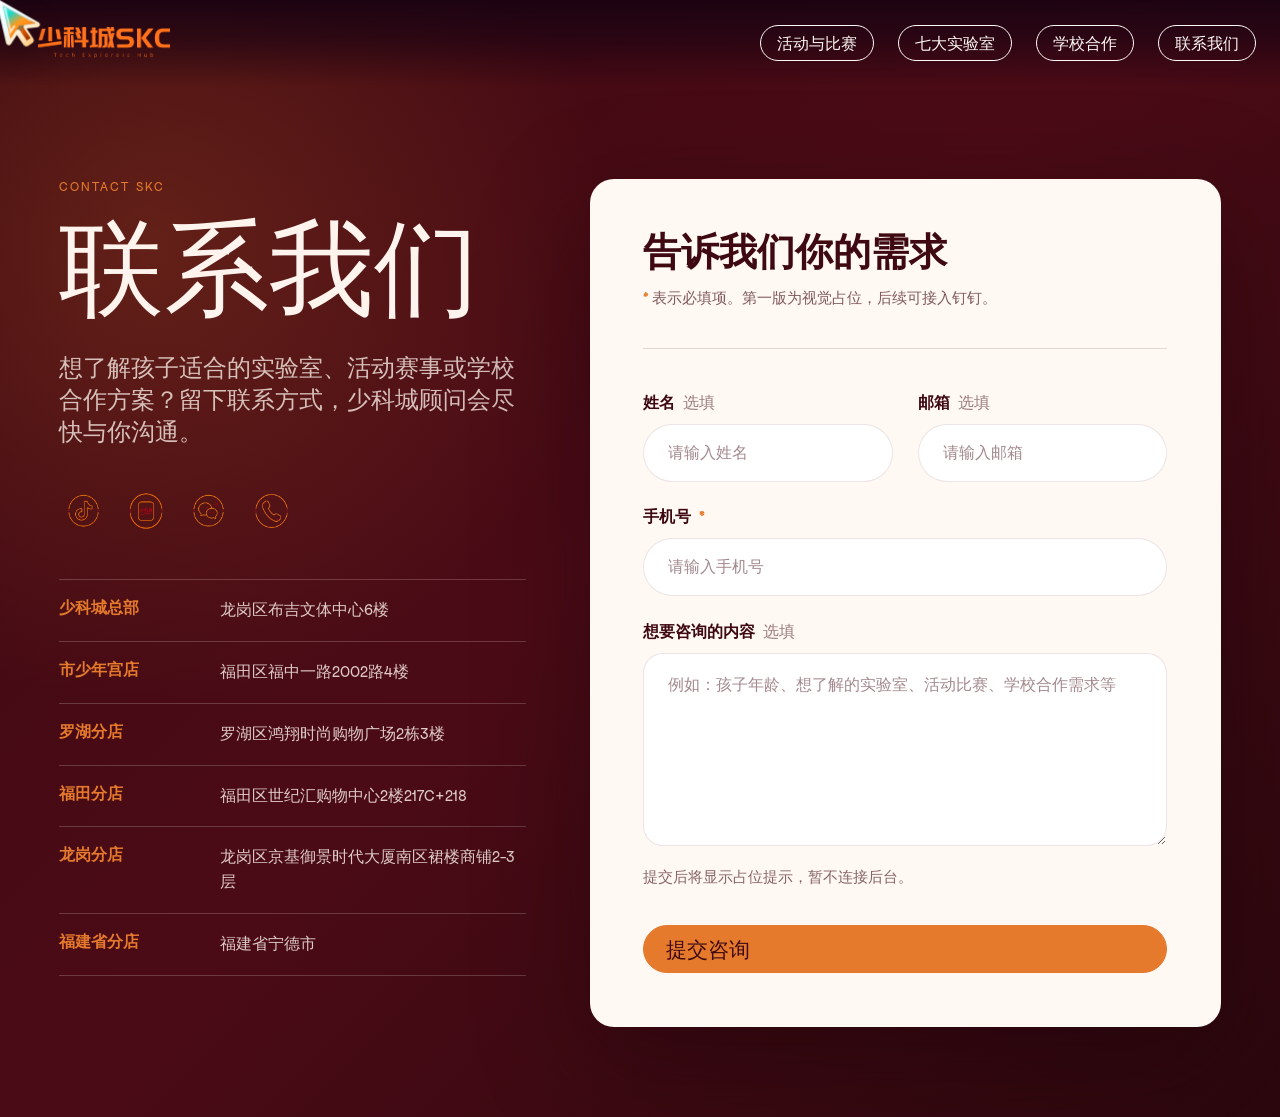
==== about.html @ abf54d89 "Deploy SKC static website" ====
<!DOCTYPE html>
<html lang="zh-CN">
<head>
  <meta charset="UTF-8">
  <meta name="viewport" content="width=device-width, initial-scale=1">
  <title>联系我们 - 少科城SKC</title>
  <link rel="stylesheet" href="wp-content/themes/broed/assets/main.css">
  <link rel="stylesheet" href="assets/css/skc-overrides.css?v=20260723-scroll-footer-final-1">
  <link rel="stylesheet" href="assets/css/skc-contact.css?v=contact-social-icons-addresses-20260723-2">
</head>
<body class="page wp-theme-broed skc-contact-page">
  <header class="header">
    <div class="slogan-row">
      <a class="slogan-row__logo slogan-row__logo--image" href="index.html" aria-label="少科城SKC"><img src="assets/skc/logos/skc-logo-header-white-cropped.png" alt="少科城SKC"></a><hr class="vertical">
    </div>
    <div class="header__right">
      <nav class="header__nav header__nav--quick" aria-label="主导航">
        <ul class="header__list">
          <li><a href="activities-competitions.html">活动与比赛</a></li>
          <li><a href="labs.html">七大实验室</a></li>
          <li><a href="school-cooperation.html">学校合作</a></li>
          <li><a href="about.html" aria-current="page">联系我们</a></li>
        </ul>
      </nav>
    </div>
  </header>

  <main class="smooth-scroll" data-scroll-container>
    <section class="skc-contact-hero" data-scroll-section>
      <div class="skc-contact-hero__inner">
        <aside class="skc-contact-copy" data-contact-reveal>
          <p class="skc-contact-kicker">CONTACT SKC</p>
          <h1 class="druk caps js-line-split-st">联系我们</h1>
          <p class="skc-contact-lead value-serif">想了解孩子适合的实验室、活动赛事或学校合作方案？留下联系方式，少科城顾问会尽快与你沟通。</p>

          <div class="skc-contact-social" aria-label="社交媒体和电话">
            <a href="https://www.douyin.com/user/MS4wLjABAAAAGWfiB60nVIQFbsUqtux2q3cs2xWfgdi76LtvRcpfYMFD9UW_tpyhJWzi20uoCTcE?from_tab_name=main" target="_blank" rel="noopener" aria-label="抖音"><img src="assets/skc/social-icons/douyin.png" alt=""></a>
            <a href="https://www.xiaohongshu.com/user/profile/63d9d6860000000027029035?xsec_token=ABFRNiBrxH1arr4BXJJlc8cRs336c12gG-v9EobyZbe0M%3D&amp;xsec_source=pc_search" target="_blank" rel="noopener" aria-label="小红书"><img src="assets/skc/social-icons/xiaohongshu.png" alt=""></a>
            <a href="#" aria-label="微信公众号占位"><img src="assets/skc/social-icons/wechat.png" alt=""></a>
            <a href="tel:4006831968" aria-label="拨打电话 400-6831-968"><img src="assets/skc/social-icons/phone.png" alt=""></a>
          </div>

          <div class="skc-campus-list" aria-label="少科城校区地址">
            <article class="skc-campus-card">
              <span>少科城总部</span>
              <p>龙岗区布吉文体中心6楼</p>
            </article>
            <article class="skc-campus-card">
              <span>市少年宫店</span>
              <p>福田区福中一路2002路4楼</p>
            </article>
            <article class="skc-campus-card">
              <span>罗湖分店</span>
              <p>罗湖区鸿翔时尚购物广场2栋3楼</p>
            </article>
            <article class="skc-campus-card">
              <span>福田分店</span>
              <p>福田区世纪汇购物中心2楼217C+218</p>
            </article>
            <article class="skc-campus-card">
              <span>龙岗分店</span>
              <p>龙岗区京基御景时代大厦南区裙楼商铺2-3层</p>
            </article>
            <article class="skc-campus-card">
              <span>福建省分店</span>
              <p>福建省宁德市</p>
            </article>
          </div>
        </aside>

        <section class="skc-contact-panel" data-contact-reveal aria-label="咨询表单">
          <div class="skc-contact-panel__head">
            <h2>告诉我们你的需求</h2>
            <p><strong>*</strong> 表示必填项。第一版为视觉占位，后续可接入钉钉。</p>
          </div>

          <form class="skc-contact-form" data-contact-form>
            <div class="skc-form-grid">
              <label class="skc-field">
                <span>姓名 <em>选填</em></span>
                <input type="text" name="name" autocomplete="name" placeholder="请输入姓名">
              </label>
              <label class="skc-field">
                <span>邮箱 <em>选填</em></span>
                <input type="email" name="email" autocomplete="email" placeholder="请输入邮箱">
              </label>
              <label class="skc-field skc-field--full">
                <span>手机号 <strong>*</strong></span>
                <input type="tel" name="phone" autocomplete="tel" inputmode="tel" required placeholder="请输入手机号">
              </label>
              <label class="skc-field skc-field--full">
                <span>想要咨询的内容 <em>选填</em></span>
                <textarea name="message" rows="7" placeholder="例如：孩子年龄、想了解的实验室、活动比赛、学校合作需求等"></textarea>
              </label>
            </div>
            <p class="skc-form-note" data-contact-status aria-live="polite">提交后将显示占位提示，暂不连接后台。</p>
            <button class="button button--background skc-contact-submit" type="submit"><span class="button__text">提交咨询</span></button>
          </form>
        </section>
      </div>
    </section>
  </main>

  <script src="wp-content/themes/broed/assets/main.js"></script>
  <script src="assets/js/vendor/gsap.min.js"></script>
  <script src="assets/js/skc-cursor-trail.js?v=contact-cursor-20260720"></script>
  <script src="assets/js/skc-contact-form.js?v=contact-20260720-1"></script>
</body>
</html>
---- wp-content/themes/broed/assets/main.css ----
:root{--c-dark: #381026;--c-light: #F4E0D9;--c-dodgerblue: #1E96FC;--c-pinksherbet: #EF92B8;--c-mustard: #E3A947;--c-broedred: #FF5745}.color--dark ::selection{background-color:#381026}.color--light ::selection{background-color:#f4e0d9}.color--dodgerblue ::selection{background-color:#1e96fc}.color--pinksherbet ::selection{background-color:#ef92b8}.color--mustard ::selection{background-color:#e3a947}.color--broedred ::selection{background-color:#ff5745}.gform_required_legend,.gfield_required,.gform_validation_errors,.sr-only:not(:focus):not(:active){position:absolute;white-space:nowrap;width:1px;height:1px;overflow:hidden;clip:rect(0 0 0 0);clip-path:inset(50%)}@font-face{font-family:Impact;src:local(Impact);size-adjust:60%}h1,h2,h3,h4,h5,h6,p,a,li{color:inherit}h1 span,h1 a,h2 span,h2 a,h3 span,h3 a,h4 span,h4 a,h5 span,h5 a,h6 span,h6 a,p span,p a,a span,a a,li span,li a{font-family:inherit;color:inherit}.xhuge-heading{font-size:16.25rem;font-size:clamp(4rem,20vh,18.0555555556vw);line-height:.8;letter-spacing:.02em}@media(max-width: 350px){.xhuge-heading{font-size:4rem}}.mhuge-heading{font-size:15rem;font-size:clamp(4rem,23vh,16.6666666667vw);line-height:.8;letter-spacing:.02em}@media(min-height: 62.5vw){.mhuge-heading{font-size:15vw}}@media only screen and (min-width: 0px)and (max-width: 1024px){.mhuge-heading{font-size:20vh}}@media(max-width: 350px){.mhuge-heading{font-size:5rem}}.huge-heading{font-size:15rem;font-size:clamp(6rem,32vh,18.0555555556vw);line-height:.8;letter-spacing:.02em}@media(min-height: 62.5vw){.huge-heading{font-size:19vw}}@media only screen and (min-width: 0px)and (max-width: 1024px){.huge-heading{font-size:min(22vh,40vw)}}@media(max-width: 350px){.huge-heading{font-size:5rem}}.marquee-text{font-size:11.25rem;font-size:max(6rem,12.5vw);line-height:.8;letter-spacing:.02em}@media(max-width: 350px){.marquee-text{font-size:5rem}}.xlarge-heading{font-size:12.125rem;font-size:max(3.25rem,13.4722222222vw);line-height:.9375;letter-spacing:.01em}.wysiwyg h1,.wysiwyg h2,.gform_title,.gform_confirmation_message,.large-heading{font-size:4rem;font-size:max(3.25rem,4.4444444444vw);line-height:.9375;letter-spacing:.015em}@media(max-width: 350px){.wysiwyg h1,.wysiwyg h2,.gform_title,.gform_confirmation_message,.large-heading{font-size:2.625rem}}@media only screen and (min-width: 0px)and (max-width: 750px){.wysiwyg h1.smaller-mobile,.wysiwyg h2.smaller-mobile,.smaller-mobile.gform_title,.smaller-mobile.gform_confirmation_message,.large-heading.smaller-mobile{font-size:2.625rem}}.wysiwyg h3,.medium-heading{font-size:3rem;font-size:max(2rem,3.3333333333vw);line-height:1;letter-spacing:.015em}.wysiwyg h3,.medium-heading.druk,.wysiwyg h1.medium-heading,.wysiwyg h2.medium-heading,.medium-heading.gform_title,.medium-heading.gform_confirmation_message{line-height:.9375}.media-text__text .p p:first-of-type,.media-text__text .p h1,.media-text__text .p h2,.gform_wrapper label,#gform_1,.small-heading{font-size:1.5rem;font-size:max(1.25rem,1.6666666667vw);line-height:1.25}.wysiwyg h4,.wysiwyg.large-first-p p:first-of-type,.large-body{font-size:1.25rem;font-size:max(1.125rem,1.3888888889vw);line-height:1.5}.wysiwyg,.event-archive__select,.media-text__text .p h3,.media-text__text .p h4,.media-text__text .p h5,.media-text__text .p h6,.media-text__text .p,.base-body{font-size:1.125rem;font-size:max(1rem,1.25vw);line-height:1.5}.small-body{font-size:.6875rem;font-size:max(.6875rem,0.7638888889vw);line-height:1.5}.caps{text-transform:uppercase}.outlines{-webkit-text-stroke:.015em var(--color);color:rgba(0,0,0,0)}.button,.header__nav--quick a{font-size:1.5rem;font-size:max(1.25rem,1.6666666667vw);line-height:1.25}.label{font-size:.75rem;font-size:max(.75rem,0.8333333333vw);padding:.66em 1.33em;display:inline-block;border-radius:1.5em;text-transform:uppercase}svg{fill:currentColor}.p iframe,.wysiwyg iframe{width:100%;aspect-ratio:16/9;height:unset;border-radius:1.25rem}@media only screen and (min-width: 0px)and (max-width: 1024px){.p iframe,.wysiwyg iframe{border-radius:.375rem}}@font-face{src:url(/wp-content/themes/broed/assets/509b753cb0093bd07966.woff) format('woff'), url(/wp-content/themes/broed/assets/3a444abaa08c0936c3c8.woff2) format('woff');font-weight:900;font-family:ApfelGrotezk;font-style:normal;font-display:swap}@font-face{src:url(/wp-content/themes/broed/assets/33e8e565d0ceb8b8aea4.woff) format('woff'), url(/wp-content/themes/broed/assets/49732851d9003218214c.woff2) format('woff');font-weight:700;font-family:ApfelGrotezk;font-style:normal;font-display:swap}@font-face{src:url(/wp-content/themes/broed/assets/41fca55d9f2303cf15e5.woff) format('woff'), url(/wp-content/themes/broed/assets/24ef8a243cda0bbfaef8.woff2) format('woff');font-weight:500;font-family:ApfelGrotezk;font-style:normal;font-display:swap}@font-face{src:url(/wp-content/themes/broed/assets/092a13942f21893280ff.woff) format('woff'), url(/wp-content/themes/broed/assets/fdd043bf9f10d8422033.woff2) format('woff');font-weight:400;font-family:ApfelGrotezk;font-style:normal;font-display:swap}body,.apfel{font-family:ApfelGrotezk, sans-serif}.font-satt{font-weight:900}.font-fett{font-weight:700}.font-mittel{font-weight:500}.font-regular{font-weight:400}.font-normal{font-style:normal}@font-face{src:url(/wp-content/themes/broed/assets/1ba33f26270206087c65.woff) format('woff'), url(/wp-content/themes/broed/assets/7ae787cecf46be8bfc2d.woff2) format('woff');font-weight:900;font-family:ValueSerifPro;font-style:normal;font-display:swap}.value-serif,.event-archive__select,.button,.header__nav--quick a{font-family:ValueSerifPro, Georgia, serif}.font-normal{font-style:normal}@font-face{src:url(/wp-content/themes/broed/assets/ae6c671414b9cb4b6889.woff) format('woff'), url(/wp-content/themes/broed/assets/3740d6afb95e15c5ecd7.woff2) format('woff');font-weight:900;font-family:DrukCondensed;font-style:normal;font-display:swap}.druk,.wysiwyg h3,.wysiwyg h1,.wysiwyg h2,.gform_title,.gform_confirmation_message{font-family:DrukCondensed, Impact, "Arial Narrow", sans-serif}.font-normal{font-style:normal}.button,.header__nav--quick a{text-align:left;background-color:rgba(0,0,0,0);color:var(--color);display:inline-block;cursor:pointer;border:1px solid currentColor;border-radius:4rem;text-decoration:none;padding:.5em 1em .4em;margin-top:2em;transition:background .4s ease-out,color .4s ease-out,opacity .4s .4s ease-out,transform .4s .4s ease-out}.button--has-background{background:var(--color);color:var(--background);border-color:var(--background)}.button__icon svg{width:.5em;height:.5em}.button:focus,.header__nav--quick a:focus,.button:hover,.header__nav--quick a:hover{color:var(--background);background:var(--color);border-color:var(--color)}.button:focus-within,.header__nav--quick a:focus-within{color:var(--background);background:var(--color);border-color:var(--color)}.button:focus-visible,.header__nav--quick a:focus-visible{outline:2px dotted var(--color)}.scroll-button{text-align:left;cursor:pointer;background:none;border:none;line-height:1;display:flex;gap:.42em;padding:0}.scroll-button:focus-visible{outline:2px dotted var(--color)}.scroll-button:hover svg{transform:translate(2px, 2px)}.scroll-button__icon svg{width:.7em;width:.9cap;transition:transform .4s ease-out}.event-thumb{--max-width: 220px;--x: 0;display:flex;flex-direction:column;position:relative;border-radius:1.25rem;width:calc(33.3333333333% - 2px);overflow:hidden;background:var(--background);color:var(--color)}.event-thumb:has(a:focus-visible):focus-within{z-index:1;outline:4px dotted var(--background);outline-offset:2px}.event-thumb a:focus-visible{outline:none !important}@media(hover: hover)and (prefers-reduced-motion: no-preference){.event-thumb:focus .event-thumb__media,.event-thumb:hover .event-thumb__media{transform:translateY(min(-3.125rem, -4.1666666667vw - var(--gap) * 0.5));transition:transform .4s cubic-bezier(0.35, 0.8, 0.2, 1)}.event-thumb:focus .event-thumb__media img,.event-thumb:focus .event-thumb__media video,.event-thumb:hover .event-thumb__media img,.event-thumb:hover .event-thumb__media video{transform:scale(1.05)}}@media(hover: hover)and (prefers-reduced-motion: no-preference){.event-thumb:focus .event-thumb__text,.event-thumb:hover .event-thumb__text{transform:translateY(min(-3.125rem, -4.1666666667vw - var(--gap) * 0.5));transition:transform .4s cubic-bezier(0.35, 0.8, 0.2, 1)}}@media(hover: hover){.event-thumb:focus .event-thumb__activation,.event-thumb:hover .event-thumb__activation{clip-path:inset(0)}.event-thumb:focus .event-thumb__activation span,.event-thumb:hover .event-thumb__activation span{top:0}}@media(hover: hover)and (prefers-reduced-motion: no-preference){.event-thumb:focus .event-thumb__meta .text-marquee div[aria-hidden],.event-thumb:hover .event-thumb__meta .text-marquee div[aria-hidden]{opacity:1}}@media(hover: hover){.event-thumb:focus .show-on-hover,.event-thumb:hover .show-on-hover{max-width:var(--max-width) !important;opacity:1}}@media(hover: hover)and (prefers-reduced-motion: reduce){.event-thumb:focus .show-on-hover,.event-thumb:hover .show-on-hover{max-width:unset !important}}@media(hover: hover){.event-thumb:focus svg,.event-thumb:hover svg{transform:scale(1.65);color:#381026;transition:transform .4s cubic-bezier(0.35, 0.8, 0.2, 1),color .4s cubic-bezier(0.35, 0.8, 0.2, 1)}}@media(hover: hover)and (prefers-reduced-motion: reduce){.event-thumb:focus svg,.event-thumb:hover svg{transform:none !important}}@media(hover: hover)and (prefers-reduced-motion: no-preference){.event-thumb:focus-within .event-thumb__media{transform:translateY(min(-3.125rem, -4.1666666667vw - var(--gap) * 0.5));transition:transform .4s cubic-bezier(0.35, 0.8, 0.2, 1)}.event-thumb:focus-within .event-thumb__media img,.event-thumb:focus-within .event-thumb__media video{transform:scale(1.05)}}@media(hover: hover)and (prefers-reduced-motion: no-preference){.event-thumb:focus-within .event-thumb__text{transform:translateY(min(-3.125rem, -4.1666666667vw - var(--gap) * 0.5));transition:transform .4s cubic-bezier(0.35, 0.8, 0.2, 1)}}@media(hover: hover){.event-thumb:focus-within .event-thumb__activation{clip-path:inset(0)}.event-thumb:focus-within .event-thumb__activation span{top:0}}@media(hover: hover)and (prefers-reduced-motion: no-preference){.event-thumb:focus-within .event-thumb__meta .text-marquee div[aria-hidden]{opacity:1}}@media(hover: hover){.event-thumb:focus-within .show-on-hover{max-width:var(--max-width) !important;opacity:1}}@media(hover: hover)and (prefers-reduced-motion: reduce){.event-thumb:focus-within .show-on-hover{max-width:unset !important}}@media(hover: hover){.event-thumb:focus-within svg{transform:scale(1.65);color:#381026;transition:transform .4s cubic-bezier(0.35, 0.8, 0.2, 1),color .4s cubic-bezier(0.35, 0.8, 0.2, 1)}}@media(hover: hover)and (prefers-reduced-motion: reduce){.event-thumb:focus-within svg{transform:none !important}}.event-thumb__media{width:100%;--height: max(15.625rem, 21.7361111111vw);height:var(--height);transition:transform .01s}@media(prefers-reduced-motion: no-preference){.event-thumb__media{transition:transform .8s cubic-bezier(0.35, 0.8, 0.2, 1)}}.event-thumb__media img,.event-thumb__media video{display:block;width:100%;height:100%;object-fit:cover}@media(prefers-reduced-motion: no-preference){.event-thumb__media img,.event-thumb__media video{transition:transform .8s cubic-bezier(0.35, 0.8, 0.2, 1)}}.event-thumb__text{flex-grow:1;display:flex;flex-direction:column;justify-content:space-between;padding:var(--gap)}@media(prefers-reduced-motion: no-preference){.event-thumb__text{transition:transform .8s cubic-bezier(0.35, 0.8, 0.2, 1);margin-bottom:min(-3.125rem,-4.1666666667vw - var(--gap)*.5)}}.event-thumb a{text-decoration:none}.event-thumb a::before{content:"";position:absolute;top:0;left:0;right:0;bottom:0;z-index:1}.event-thumb__meta{display:flex;align-items:baseline;align-items:first baseline;gap:var(--gap)}.event-thumb__meta .show-on-hover{display:inline-block;vertical-align:bottom;transition:max-width .01s ease-out,opacity .3s ease-out}@media(prefers-reduced-motion: reduce){.event-thumb__meta .show-on-hover{max-width:unset !important}}@media(prefers-reduced-motion: no-preference){.event-thumb__meta .show-on-hover{position:absolute;opacity:0;overflow:hidden;transition:max-width .2s ease-out,opacity .2s ease-out}}.event-thumb__meta .text{width:40%;flex-grow:1;overflow:hidden}.event-thumb__meta .divider{flex-shrink:0;width:.375rem;height:.375rem;border-radius:50%;background-color:#f4e0d9;align-self:center}.event-thumb__meta .text-marquee{display:flex;flex-wrap:wrap;align-items:baseline;align-items:first baseline;gap:.5rem var(--gap)}@media(prefers-reduced-motion: no-preference){.event-thumb__meta .text-marquee{width:max-content;white-space:nowrap;flex-wrap:nowrap;gap:.5rem 0;transform:translateX(calc(-25% * var(--x)))}}.event-thumb__meta .text-marquee>div{display:flex;flex-wrap:wrap;align-items:baseline;align-items:first baseline;gap:.5rem;margin-right:.5rem}.event-thumb__meta .text-marquee>div p{flex-shrink:0}@media(prefers-reduced-motion: no-preference){.event-thumb__meta .text-marquee>div{white-space:nowrap}}.event-thumb__meta .text-marquee>div[aria-hidden]{opacity:0;transition:opacity .4s ease-out}@media(prefers-reduced-motion){.event-thumb__meta .text-marquee>div[aria-hidden]{display:none}}.event-thumb__meta .text-marquee>div p{display:inline}.event-thumb__title,.event-thumb__bottom{margin-top:var(--gap)}.event-thumb__activation{overflow:hidden;transition:clip-path .4s ease-out}@media(prefers-reduced-motion: no-preference){.event-thumb__activation{clip-path:inset(0 0 100%)}}.event-thumb__activation>span{display:inline-block;line-height:inherit;padding-top:1.25rem}.event-thumb__activation>span span{position:relative;transition:top .4s cubic-bezier(0.35, 0.8, 0.2, 1);transition-delay:calc(var(--index)*.02s)}@media(prefers-reduced-motion: no-preference){.event-thumb__activation>span span{top:1em}}.event-thumb__bottom{display:flex;justify-content:space-between;align-items:flex-end}.event-thumb svg{width:max(1.25rem,1.3888888889vw);transform-origin:bottom right;transition:transform .8s cubic-bezier(0.35, 0.8, 0.2, 1),color .4s cubic-bezier(0.35, 0.8, 0.2, 1);color:#f4e0d9}@media(prefers-reduced-motion: no-preference){.event-thumb svg{transform:translateY(min(-3.125rem, -4.1666666667vw - var(--gap) * 0.5)) scale(1)}}@keyframes toLeft{to{transform:translateX(-25%)}}.socials{margin-top:var(--gap);display:flex;gap:var(--gap)}.socials a{display:block;width:max(2rem,3.8194444444vw);height:max(2rem,3.8194444444vw);padding:max(8px,0.9027777778vw);border:1px solid currentColor;border-radius:50%;transition:color .4s cubic-bezier(0.35, 0.8, 0.2, 1),background-color .4s cubic-bezier(0.35, 0.8, 0.2, 1),border .4s cubic-bezier(0.35, 0.8, 0.2, 1)}.socials a:hover{color:#381026;background-color:#f4e0d9;border:1px solid #f4e0d9}.socials svg{display:block}.loader{pointer-events:all}.loader svg{position:absolute;height:6.25rem}@media(prefers-reduced-motion: reduce){.loader svg{transform:none !important}}.loader svg .letter{transform:translateY(-100%)}@media(prefers-reduced-motion: reduce){.loader svg .letter{opacity:0;transform:none !important}}.header{pointer-events:none;--accent: var(--c-broedred);position:fixed;z-index:10;top:0;width:100%;padding:var(--gap);display:flex;justify-content:space-between;align-items:center;background:linear-gradient(to bottom, hsl(327, 55.5555555556%, 14.1176470588%) 0%, hsla(327, 55.5555555556%, 14.1176470588%, 0.738) 19%, hsla(327, 55.5555555556%, 14.1176470588%, 0.541) 34%, hsla(327, 55.5555555556%, 14.1176470588%, 0.382) 47%, hsla(327, 55.5555555556%, 14.1176470588%, 0.278) 56.5%, hsla(327, 55.5555555556%, 14.1176470588%, 0.194) 65%, hsla(327, 55.5555555556%, 14.1176470588%, 0.126) 73%, hsla(327, 55.5555555556%, 14.1176470588%, 0.075) 80.2%, hsla(327, 55.5555555556%, 14.1176470588%, 0.042) 86.1%, hsla(327, 55.5555555556%, 14.1176470588%, 0.021) 91%, hsla(327, 55.5555555556%, 14.1176470588%, 0.008) 95.2%, hsla(327, 55.5555555556%, 14.1176470588%, 0.002) 98.2%, hsla(327, 55.5555555556%, 14.1176470588%, 0) 100%)}.header button,.header a,.header p{pointer-events:auto}.header.is-light{--accent: var(--c-white)}.header__right{display:flex;align-items:center;gap:var(--gap)}.header__list{padding-left:var(--gap)}.header__nav--quick{opacity:0;animation:fadeIn .5s .4s cubic-bezier(0.35, 0.8, 0.2, 1) forwards;display:flex;align-items:center}@media only screen and (min-width: 0px)and (max-width: 1024px){.header__nav--quick{display:none}}.header__nav--quick p{color:var(--accent);font-size:3.3333333333vw;line-height:.7;padding-bottom:.08em;font-size:max(2rem,3.3333333333vw)}.header__nav--quick ul{display:flex;align-items:center;gap:var(--gap);list-style-type:""}.header__nav--quick a{margin-top:0;font-size:1.1111111111vw;font-size:max(1rem,1.1111111111vw)}.header__nav--large{--duration: 0.8s;clip-path:inset(0 0 100% 0);opacity:0;pointer-events:none;transition:opacity 0s var(--duration) cubic-bezier(0.35, 0.8, 0.2, 1),clip-path var(--duration) cubic-bezier(0.35, 0.8, 0.2, 1);display:flex;flex-direction:column;position:fixed;top:0;left:0;right:0;height:100lvh;overflow-y:scroll;padding:var(--gap);background-color:#ff5745}.header__nav--large .slogan-row{color:#f4e0d9}.header__nav--large.is-active{clip-path:inset(0 0 0 0);opacity:1;pointer-events:all;transition:opacity 0s cubic-bezier(0.35, 0.8, 0.2, 1),clip-path var(--duration) cubic-bezier(0.35, 0.8, 0.2, 1)}.header__nav--large ul{display:flex;flex-direction:column;justify-content:center;align-items:center;gap:2.5vw;flex-grow:1;list-style-type:none;padding:0}@media only screen and (min-width: 0px)and (max-width: 1024px){.header__nav--large ul{gap:3rem}}.header__nav--large ul a{text-decoration:none}.header__nav--large ul a:focus-visible{outline:2px dotted currentColor;outline-offset:1px}.header__trigger{position:relative;z-index:1;padding:0;background:none;border:none;color:inherit;cursor:pointer;clip-path:inset(0 100% 0 0);animation:clipIn .6s .1s cubic-bezier(0.35, 0.8, 0.2, 1) forwards}.header__trigger:focus-visible{outline:2px dotted currentColor}.header__trigger:hover .hamburger span:nth-of-type(-n + 3){clip-path:inset(-1px)}.header__trigger.is-active .hamburger span{transition:transform .3s .4s cubic-bezier(0.35, 0.8, 0.2, 1),top .3s .1s cubic-bezier(0.35, 0.8, 0.2, 1),opacity 0s .4s cubic-bezier(0.35, 0.8, 0.2, 1),clip-path .1s cubic-bezier(0.35, 0.8, 0.2, 1)}.header__trigger.is-active .hamburger span:nth-of-type(-n + 3){clip-path:inset(-1px)}.header__trigger.is-active .hamburger span:nth-of-type(1){transform:rotate(45deg);top:.75rem}.header__trigger.is-active .hamburger span:nth-of-type(2){transform:scaleX(1);opacity:0}.header__trigger.is-active .hamburger span:nth-of-type(3){transform:rotate(-45deg);top:.75rem}.header__trigger .hamburger{position:relative;height:1.6875rem;width:2.375rem}@media(max-width: 350px){.header__trigger .hamburger{height:6.2790697674vw;width:8.8372093023vw}}.header__trigger .hamburger span{position:absolute;display:block;width:100%;background-color:currentColor;height:3px;border-radius:1px;top:0;transition:transform .3s cubic-bezier(0.35, 0.8, 0.2, 1),top .3s .3s cubic-bezier(0.35, 0.8, 0.2, 1),opacity 0s .3s cubic-bezier(0.35, 0.8, 0.2, 1),clip-path .3s .1s cubic-bezier(0.35, 0.8, 0.2, 1)}.header__trigger .hamburger span:nth-of-type(1){top:0}.header__trigger .hamburger span:nth-of-type(2){clip-path:inset(-1px 0.5rem -1px -1px round 1px);top:.75rem}.header__trigger .hamburger span:nth-of-type(3){clip-path:inset(-1px 1rem -1px -1px round 1px);top:1.5rem}.header .socials a:hover{color:#ff5745}@keyframes translateUp{to{transform:translateY(0%)}}@keyframes clipIn{0%{clip-path:inset(0 100% 0 0)}99%{clip-path:inset(0 0 0 0)}100%{clip-path:unset}}.slogan-row__logo,p{transition:color .4s ease-out}.slogan-row{color:var(--accent);display:grid;grid-template-rows:auto 1px;grid-template-columns:auto 1px max(110px,8.9583333333vw) 1px auto;align-items:center;gap:0 1.3125rem;width:max-content}@media only screen and (min-width: 0px)and (max-width: 750px){.slogan-row{grid-template-columns:auto 1px 21.3333333333vw 1px auto;gap:0 .5rem}}.slogan-row hr{border:none;color:inherit}.slogan-row hr.horizontal{border-top:1px solid currentColor;grid-column:1/-1;grid-row:2;transform:scaleX(0)}.slogan-row hr.vertical{height:100%;border-left:1px solid currentColor;transform:scaleY(0)}.slogan-row__logo,.slogan-row__slogan,.slogan-row__date{margin-bottom:.75rem}@media only screen and (min-width: 0px)and (max-width: 750px){.slogan-row__logo,.slogan-row__slogan,.slogan-row__date{margin-bottom:.3125rem}}.slogan-row__slogan{line-height:1.015;text-align:center}@media only screen and (min-width: 0px)and (max-width: 750px){.slogan-row__slogan{font-size:3.2vw}}.slogan-row__date{font-size:max(4.25rem,5.4861111111vw);line-height:.7;letter-spacing:.015em;padding-bottom:.1em;overflow:hidden}@media only screen and (min-width: 0px)and (max-width: 750px){.slogan-row__date{font-size:11.7333333333vw}}.slogan-row__date .char{display:inline-block;transform:translateY(115%)}.slogan-row__date .char.is-split{transform:translateY(0)}.slogan-row__logo{display:block;height:var(--logo-size)}@media only screen and (min-width: 0px)and (max-width: 750px){.slogan-row__logo{height:calc(var(--logo-size-nr)/430*100vw)}}.slogan-row__logo:focus-visible{outline:2px dotted currentColor;outline-offset:1px}@media(prefers-reduced-motion: no-preference){.slogan-row__logo .letter{will-change:transform;transform:translateY(calc(var(--logo-size) + 20px));animation:translateUp .5s cubic-bezier(0.35, 0.8, 0.2, 1) forwards;animation-delay:calc(.1s + var(--index)*.05s)}}.slogan-row__logo svg{width:auto;height:100%}.footer{position:relative;display:grid;grid-template-rows:auto 1fr auto;gap:var(--gap);height:100vh;height:min(100svh,62.5vw);padding:var(--gap) var(--gap) var(--gap)}@media only screen and (min-width: 0px)and (max-width: 1024px){.footer{padding-top:4rem;display:flex;flex-direction:column;justify-content:space-between;max-height:unset;height:100vh;height:100svh}}.footer .background-texts{padding-top:3.4722222222vw}@media only screen and (min-width: 0px)and (max-width: 1024px){.footer .background-texts{padding-top:1rem}}.footer .slogan-row{color:#ff5745;grid-template-rows:1px auto}@media only screen and (min-width: 0px)and (max-width: 750px){.footer .slogan-row{width:100%;grid-template-columns:auto 1px 24vw 1px auto;gap:0 .5rem}.footer .slogan-row__logo{height:12vw}.footer .slogan-row__slogan{font-size:3.7333333333vw;text-align:center}.footer .slogan-row__date{white-space:nowrap;text-align:right;font-size:14.6666666667vw}}@media(max-width: 360px){.footer .slogan-row__date{font-size:13.3333333333vw}}.footer .slogan-row hr.horizontal{grid-row:1}.footer .slogan-row__logo,.footer .slogan-row__slogan,.footer .slogan-row__date{margin-top:.75rem;margin-bottom:0}@media only screen and (min-width: 0px)and (max-width: 750px){.footer .slogan-row__logo,.footer .slogan-row__slogan,.footer .slogan-row__date{margin-top:.3125rem}}.footer__canvas{position:absolute;top:0;left:0;width:100%;height:100%;z-index:-1}.footer a:focus-visible{outline:2px dotted var(--color);outline-offset:1px}.footer.is-inview .footer__logo{opacity:1}.footer__top,.footer__navigation{padding-bottom:var(--gap)}.footer__top,.footer__navigation,.footer__bottom{display:flex;flex-wrap:wrap;flex-direction:row;justify-content:space-between}.footer__navigation{align-items:center}@media only screen and (min-width: 0px)and (max-width: 1024px){.footer__top{display:none}}.footer__right{font-size:2.7777777778vw;font-size:max(1.5rem,2.7777777778vw);line-height:1;text-align:right;width:6.1em}.footer__right p{opacity:0}.footer__right p.is-split{opacity:1}.footer__form{display:flex;flex-direction:column;justify-content:center;align-items:center}@media only screen and (min-width: 0px)and (max-width: 1024px){.footer__form{padding:9.375rem 0}}.footer__navigation{gap:1rem}.footer__nav ul li a{font-size:1.1111111111vw;font-size:max(.875rem,1.1111111111vw);margin-top:0}.footer__list{display:flex;flex-wrap:wrap;flex-direction:row;gap:var(--gap);list-style:none;padding:0;align-items:center}@media only screen and (min-width: 0px)and (max-width: 1024px){.footer__list{gap:.75rem}}@media only screen and (min-width: 0px)and (max-width: 750px){.footer__list{display:none}}.footer__list .socials{margin-top:auto}.footer__list .socials a{width:max(2.25rem,2.5vw);height:max(2.25rem,2.5vw);padding:max(.5rem,0.5555555556vw)}.footer__bottom{font-size:.75rem;font-size:max(.75rem,0.8333333333vw);gap:1rem}.footer__bottom span:not(:has(a)){opacity:.5}.footer__bottom a{text-decoration:none;opacity:.5;transition:opacity .4s ease-out}.footer__bottom a:hover{opacity:1}.footer__bottom ul{display:flex;flex-wrap:wrap;gap:var(--gap);flex-wrap:wrap;list-style:none;padding:0}.footer__bottom ul li{font-size:.75rem;font-size:max(.75rem,0.8333333333vw)}@media only screen and (min-width: 0px)and (max-width: 1024px){.footer__bottom ul li:first-child{display:none}}.footer__text{display:flex;gap:var(--gap);flex-wrap:wrap}@media only screen and (min-width: 0px)and (max-width: 1024px){.footer__text span{display:none}.footer__text span:first-child{display:block}}.gform_title,.gform_confirmation_message{text-transform:uppercase;text-shadow:0px 4px 20px rgba(56,16,38,.3);text-align:center}@media only screen and (min-width: 0px)and (max-width: 1024px){.gform_title,.gform_confirmation_message{font-size:3rem}}.gfield_validation_message{position:absolute;top:100%;left:0;padding:1.1111111111vw 2.2222222222vw;color:#ff5745;font-size:.75rem;font-size:max(.75rem,0.8333333333vw)}#gform_1{margin-top:2.7777777778vw;position:relative;display:flex;align-items:center;width:100%;justify-content:space-between;background-color:#f4e0d9;--border-radius: 8.3333333333vw;border-radius:var(--border-radius);--padding: 0.7em 0.66em 0.62em 1.33em;padding:var(--padding);line-height:1.33;box-shadow:0px 4px 20px 0px rgba(56,16,38,.3)}#gform_1:has(:placeholder-shown) label{transform:scale(1);top:0;opacity:1}#gform_1:has(input:focus,textarea:focus) label{transform:scale(0.5);top:-0.5em}#gform_1 input{position:absolute;top:0;left:0;right:0;bottom:0;border-radius:var(--border-radius);background:none;border:none;font-family:inherit;font-size:inherit;padding:var(--padding);transition:outline .2s ease-out}#gform_1 input:focus{outline:1px solid var(--color);outline-offset:1px}#gform_1 label{position:relative;display:block;line-height:1.33;transform-origin:left top;transition:top .2s ease-out,transform .2s ease-out;transform:scale(0.5);top:-0.5em}@media(prefers-reduced-motion: reduce){#gform_1 label{transition:none}}#gform_1 .button,#gform_1 .header__nav--quick a,.header__nav--quick #gform_1 a{position:relative;display:flex;align-items:center;justify-content:center;margin-top:0;padding:.5em;line-height:0;border-width:1px;background:none;border-color:var(--background);color:var(--background)}#gform_1 .button:hover,#gform_1 .header__nav--quick a:hover,.header__nav--quick #gform_1 a:hover,#gform_1 .button:focus,#gform_1 .header__nav--quick a:focus,.header__nav--quick #gform_1 a:focus{background:var(--background);color:var(--color)}.gform_wrapper{position:relative}.gform_wrapper label{color:#ff5745}.homepage-header{position:relative;--y: 1;--y2: 0;padding-top:calc(var(--logo-size) + var(--gap));height:100vh;height:var(--height, min(100svh, 62.5vw));padding-bottom:var(--gap)}@media only screen and (min-width: 0px)and (max-width: 1024px){.homepage-header{max-height:unset;height:100vh;height:var(--height, 100svh)}}.homepage-header__bar{position:absolute;bottom:1.6666666667vw;right:0;display:grid;grid-template-columns:auto 1px auto;grid-template-rows:1px 1fr;gap:0.75rem 1.3125rem;padding:3.6111111111vw 1.6666666667vw 0vw}@media only screen and (min-width: 0px)and (max-width: 750px){.homepage-header__bar{gap:.5rem;padding:1rem var(--gap) 0}}.homepage-header__bar hr.horizontal{transform:scaleX(0);grid-column:1/-1;grid-row:1;border:none;border-top:1px solid var(--color)}.homepage-header__bar hr.vertical{transform:scaleY(0);grid-column:2;grid-row:1/-1;border:none;border-left:1px solid var(--color)}.homepage-header__bar .right{display:flex;flex-direction:column;gap:0.6944444444vw;width:18.1944444444vw;opacity:0}@media only screen and (min-width: 0px)and (max-width: 1440px){.homepage-header__bar .right{width:16.375rem}}@media only screen and (min-width: 0px)and (max-width: 750px){.homepage-header__bar .right{max-width:12.25rem;width:auto;align-items:stretch;justify-content:space-between}}.homepage-header__bar .right p{line-height:1.18;letter-spacing:-0.01em}@media only screen and (min-width: 0px)and (max-width: 750px){.homepage-header__bar .right p{font-size:2.9333333333vw}}.homepage-header__bar-title{display:block;opacity:0;font-size:max(3.25rem,5.4861111111vw);line-height:.7}.homepage-header__bar-title.is-split{opacity:1}@media only screen and (min-width: 0px)and (max-width: 750px){.homepage-header__bar-title{width:46.6666666667vw;font-size:13.8666666667vw;line-height:1;margin-top:-0.1em}}.homepage-header__bar-title .line{clip-path:inset(-0.05em 0 -0.2em 0)}@media(prefers-reduced-motion: no-preference){.homepage-header__bar-title .char{transform:translateY(calc((100% + 0.5em) * var(--y)))}}.homepage-header__logos{display:flex;flex-wrap:wrap;justify-content:space-between;gap:1rem}@media only screen and (min-width: 0px)and (max-width: 750px){.homepage-header__logos{padding-bottom:.3em;gap:.25rem}}.homepage-header__logos .logo{width:auto;height:1.6666666667vw}@media only screen and (min-width: 0px)and (max-width: 750px){.homepage-header__logos .logo{height:1.5rem}}@media(max-width: 429px){.homepage-header__logos .logo{height:4.8vw}}.homepage-header__logos .logo img{display:block;width:auto;height:100%;object-fit:contain}.homepage-header__canvas{position:absolute;top:0;left:0;width:100%;height:110%;z-index:0}.homepage-header__titles{padding:3.6111111111vw 1.6666666667vw 0vw}@media only screen and (min-width: 0px)and (max-width: 1024px){.homepage-header__titles{display:flex;flex-direction:column;justify-content:center;padding:1rem var(--gap) 0;height:calc(100% - var(--logo-size));gap:var(--gap);margin-top:-0.05em}}@media only screen and (min-width: 0px)and (max-width: 750px){.homepage-header__titles{height:calc(100% - var(--logo-size)*2.5);padding:0 var(--gap);align-items:center;gap:.5rem}}.homepage-header__titles h2{font-size:1em;margin-top:-0.1em;padding-bottom:.1em;--delay: 0.6s;clip-path:inset(0.05em 0 0.03em 0);text-align:center}@media only screen and (min-width: 0px)and (max-width: 1024px){.homepage-header__titles h2{padding:.1em 0;clip-path:inset(0.1em 0 0.05em 0)}}@media only screen and (min-width: 0px)and (max-width: 750px){.homepage-header__titles h2{text-align:center !important;margin:0 !important}}.homepage-header__titles h2 .text{display:block;opacity:0}.homepage-header__titles h2 .text.is-split{opacity:1}@media(prefers-reduced-motion: no-preference){.homepage-header__titles h2 .text .char{transform:translateY(calc((100% + 0.2em) * var(--y)))}}.homepage-header__titles h2:nth-of-type(2){text-align:left;margin-top:5.5555555556vw}@media only screen and (min-width: 0px)and (max-width: 1024px){.homepage-header__titles h2:nth-of-type(2){margin-top:1rem}}@media(max-height: 56vw){.homepage-header__titles h2:nth-of-type(2){margin-top:0.6944444444vw}}@media(prefers-reduced-motion: no-preference){.homepage-header__titles h2:nth-of-type(2) .text .char{transform:translateY(calc((-100% - 0.2em) * var(--y)))}}.homepage-header__titles h2:nth-of-type(3){margin-top:-13.8888888889vw;text-align:right}@media only screen and (min-width: 0px)and (max-width: 1024px){.homepage-header__titles h2:nth-of-type(3){margin-top:0}}.homepage-header__title{position:relative;z-index:1;display:flex;flex-direction:column;align-items:center;justify-content:center;text-align:center;height:calc(100% + var(--logo-size) + var(--gap));width:60.4166666667vw;margin:auto;margin-top:calc((var(--logo-size) + var(--gap))*-1)}.homepage-header__title .p{opacity:0}.homepage-header__title .p.is-split{opacity:1}@media only screen and (min-width: 0px)and (max-width: 1024px){.homepage-header__title{width:100%;padding:5rem var(--gap) 0;height:calc(100% - var(--logo-size))}}@media only screen and (min-width: 0px)and (max-width: 750px){.homepage-header__title{height:calc(100% - var(--logo-size)*2)}}.homepage-header__title .button,.homepage-header__title .header__nav--quick a,.header__nav--quick .homepage-header__title a{animation:moveIn .3s ease-in-out forwards;opacity:0;transform:translateY(1rem)}@media(prefers-reduced-motion: no-preference){.homepage-header__title .button,.homepage-header__title .header__nav--quick a,.header__nav--quick .homepage-header__title a{animation-delay:.6s}}@keyframes moveIn{100%{transform:translateY(0);opacity:1}}@keyframes fadeIn{100%{opacity:1}}.background-texts{position:absolute;top:0;left:0;width:100%;height:100%;z-index:-1;opacity:0;filter:blur(1px);display:flex;flex-wrap:wrap;justify-content:space-between;padding:calc(var(--logo-size) + var(--gap) + 3.6111111111vw) 5vw 8.3333333333vw}@media only screen and (min-width: 0px)and (max-width: 1024px){.background-texts{display:none}}.background-texts h2:nth-of-type(3){width:100%;align-self:flex-end;padding-bottom:.25em;text-align:center}@property --scale{syntax:"<number>";inherits:false;initial-value:0}.media-text-header__inner{position:sticky;top:0;overflow-x:hidden;max-width:100%;display:flex;flex-wrap:wrap;align-items:center;padding:17.6388888889vw 9.7222222222vw 5.5555555556vw;gap:9.7222222222vw}@media only screen and (min-width: 0px)and (max-width: 1024px){.media-text-header__inner{gap:6.9444444444vw;padding:17.6388888889vw 4.1666666667vw 5.5555555556vw 9.7222222222vw}}@media only screen and (min-width: 0px)and (max-width: 750px){.media-text-header__inner{padding:12rem var(--gap) 0;gap:var(--gap)}}.media-text-header__media-container{position:relative}@media only screen and (min-width: 0px)and (max-width: 750px){.media-text-header__media-container{display:flex;width:100%;justify-content:center}}.media-text-header__media-container.is-talk .media-text-header__media,.media-text-header__media-container.is-talk img,.media-text-header__media-container.is-talk video{--clip-path: circle(50% at 50% 50%)}.media-text-header__media-container.is-workshop .media-text-header__media,.media-text-header__media-container.is-workshop img,.media-text-header__media-container.is-workshop video{--clip-path: polygon(20% 0, 80% 0, 100% 50%, 80% 100%, 20% 100%, 0 50%)}.media-text-header__media-container.is-workshop .media-text-header__media{height:27.7777777778vw;rotate:-4deg}@media only screen and (min-width: 0px)and (max-width: 750px){.media-text-header__media-container.is-workshop .media-text-header__media{--width: calc(100vw - 4rem);width:var(--width);height:calc(var(--width) - 2rem)}}.media-text-header__media-container.is-workshop .media-text-header__media--small-1{rotate:2deg;height:18.0555555556vw;top:-8.3333333333vw;left:-6.9444444444vw}@media only screen and (min-width: 0px)and (max-width: 750px){.media-text-header__media-container.is-workshop .media-text-header__media--small-1{width:10rem;height:8.75rem;left:0;top:-6rem}}.media-text-header__media-container.is-workshop .media-text-header__media--small-2{height:8.3333333333vw;rotate:5deg;bottom:-4.1666666667vw;right:-2.0833333333vw}@media only screen and (min-width: 0px)and (max-width: 750px){.media-text-header__media-container.is-workshop .media-text-header__media--small-2{width:6rem;height:5rem;right:1rem;bottom:-2rem}}.media-text-header__media-container.is-event .media-text-header__media{rotate:4deg;margin-top:-2.7777777778vw}@media only screen and (min-width: 0px)and (max-width: 750px){.media-text-header__media-container.is-event .media-text-header__media{--width: calc(100vw - 4rem);width:var(--width);height:var(--width)}}.media-text-header__media-container.is-event .media-text-header__media--small-1{rotate:-2deg;left:-2.7777777778vw;top:-8.3333333333vw;margin-top:0}@media only screen and (min-width: 0px)and (max-width: 750px){.media-text-header__media-container.is-event .media-text-header__media--small-1{width:10rem;height:10rem;left:0;top:-6rem}}.media-text-header__media-container.is-event .media-text-header__media--small-2{rotate:-5deg;bottom:-2.7777777778vw;right:-2.7777777778vw;margin-top:0}@media only screen and (min-width: 0px)and (max-width: 750px){.media-text-header__media-container.is-event .media-text-header__media--small-2{width:6rem;height:6rem;right:1rem;bottom:-2rem}}.media-text-header__media{--scale: 1;--opacity: 0;--delay: 0.2s;width:31.1111111111vw;height:31.1111111111vw;overflow:hidden;clip-path:var(--clip-path);opacity:0;animation:scaleUp .6s var(--delay) ease-out forwards}@media(prefers-reduced-motion: no-preference){.media-text-header__media{--scale: 0}}@media only screen and (min-width: 0px)and (max-width: 750px){.media-text-header__media{--width: calc(100vw - 8rem);width:var(--width);height:var(--width)}}@media only screen and (min-width: 0px)and (max-width: 750px){.media-text-header__media{width:100%;height:calc(100vw - var(--gap)*2)}}@media(prefers-reduced-motion: no-preference){.media-text-header__media{transform:scale(var(--scale))}}.media-text-header__media img,.media-text-header__media video{display:block;width:calc(4.1666666667vw + 100%);height:calc(4.1666666667vw + 100%);object-fit:cover}@media(prefers-reduced-motion: no-preference){.media-text-header__media img,.media-text-header__media video{transform:translateY(calc(-4.1666666667vw * var(--i)))}}.media-text-header__media--small-1,.media-text-header__media--small-2{position:absolute}.media-text-header__media--small-1 img,.media-text-header__media--small-1 video,.media-text-header__media--small-2 img,.media-text-header__media--small-2 video{width:calc(4.1666666667vw + 100%);height:calc(4.1666666667vw + 100%);transform:none}.media-text-header__media--small-1{--delay: 0.1s;width:19.6527777778vw;height:19.6527777778vw;top:-8.3333333333vw;left:0}@media(prefers-reduced-motion: no-preference){.media-text-header__media--small-1{transform:scale(var(--scale)) translateY(calc(4.1666666667vw * var(--i)))}}@media only screen and (min-width: 0px)and (max-width: 750px){.media-text-header__media--small-1{width:10rem;height:10rem;left:3rem;top:-6rem}}.media-text-header__media--small-2{--delay: 0.3s;width:9.7222222222vw;height:9.7222222222vw;bottom:0;right:0}@media(prefers-reduced-motion: no-preference){.media-text-header__media--small-2{transform:scale(var(--scale)) translateY(calc(-2.0833333333vw * var(--i)))}}@media only screen and (min-width: 0px)and (max-width: 750px){.media-text-header__media--small-2{width:6rem;height:6rem;right:3rem;bottom:-2rem}}.media-text-header__text{width:39.5833333333vw;opacity:0;animation:fadeIn .6s .2s ease-out forwards}@media only screen and (min-width: 0px)and (max-width: 1024px){.media-text-header__text{flex-grow:1}}.media-text-header__text:has(.media-text-header__title){animation:none}.media-text-header__text:has(.media-text-header__title p.is-split){animation:fadeIn .6s .4s ease-out forwards}@media only screen and (min-width: 0px)and (max-width: 750px){.media-text-header__text{width:100%;padding-top:4rem}}.media-text-header__text h2+.p{margin-top:2em}.media-text-header__text ul{list-style-type:"";padding-left:0;display:flex;flex-wrap:wrap;margin:2em 0 0;gap:1rem var(--gap)}.media-text-header__text ul li{width:40%}@media only screen and (min-width: 0px)and (max-width: 750px){.media-text-header__text ul li{width:100%}}.media-text-header__title p{opacity:0;margin-top:.2em}.media-text-header__title p.is-split{opacity:1}.media-text-header__top{display:flex;align-items:center;gap:var(--gap)}@media only screen and (min-width: 0px)and (max-width: 750px){.media-text-header__top{gap:var(--gap)}}.media-text-header__button-row{display:flex;flex-wrap:wrap;gap:var(--gap);margin-top:2em}@media only screen and (min-width: 0px)and (max-width: 750px){.media-text-header__button-row{flex-direction:column}}@media only screen and (min-width: 750px)and (max-width: 9999px){.media-text-header__button-row .scroll-button+.scroll-button{position:relative;margin-left:calc(var(--gap) + .5rem)}.media-text-header__button-row .scroll-button+.scroll-button::before{content:"";position:absolute;display:block;width:.5rem;height:.5rem;top:calc(50% - .25rem);left:calc((var(--gap) + .5rem)*-1);pointer-events:none;background-color:#f4e0d9;border-radius:50%}}@keyframes scaleUp{0%,10%{opacity:0}50%{opacity:1}100%{opacity:1;--scale: 1}}.large-text-cta{display:flex;flex-direction:column;justify-content:center}.large-text-cta:first-child,.large-text-cta:has(+.small-event-overview){min-height:100vh;min-height:100lvh}.large-text-cta:first-child .large-text-cta__inner,.large-text-cta:has(+.small-event-overview) .large-text-cta__inner{padding:6.6666666667vw 0vw}@media only screen and (min-width: 0px)and (max-width: 1024px){.large-text-cta:first-child .large-text-cta__inner,.large-text-cta:has(+.small-event-overview) .large-text-cta__inner{padding:4rem var(--gap)}}.large-text-cta:has(+.event-archive){min-height:70vh}.large-text-cta:has(+.event-archive) .large-text-cta__inner{padding:18.0555555556vw 0vw 12.5vw}.large-text-cta:has(.large-text-cta__logos){justify-content:space-between}.large-text-cta:has(.large-text-cta__logos) .large-text-cta__inner{padding:6.9444444444vw 0vw 3.4722222222vw}@media only screen and (min-width: 0px)and (max-width: 1024px){.large-text-cta:has(.large-text-cta__logos) .large-text-cta__inner{padding:4rem var(--gap) 0}}.large-text-cta:has(+.small-event-overview .event-thumb),.large-text-cta:has(+.logos){display:block;min-height:200svh;margin-bottom:-100svh}.large-text-cta:has(+.small-event-overview .event-thumb) .large-text-cta__inner,.large-text-cta:has(+.logos) .large-text-cta__inner{position:sticky;top:0;min-height:100vh;min-height:100lvh;padding:6.6666666667vw 0vw 0vw}@media only screen and (min-width: 0px)and (max-width: 1024px){.large-text-cta:has(+.small-event-overview .event-thumb) .large-text-cta__inner,.large-text-cta:has(+.logos) .large-text-cta__inner{padding:4rem var(--gap) 0}}.large-text-cta__inner{padding:10vw 0vw 0vw;display:flex;flex-direction:column;justify-content:center;align-items:center;margin:0 auto;text-align:center;width:60.4166666667vw;margin:auto}@media only screen and (min-width: 0px)and (max-width: 1024px){.large-text-cta__inner{width:100%;padding:5rem var(--gap) 0}}.large-text-cta .p,.large-text-cta__bottom-title{width:100%}.large-text-cta .p p,.large-text-cta__bottom-title p{opacity:0}@media only screen and (min-width: 0px)and (max-width: 750px){.large-text-cta .p p br,.large-text-cta__bottom-title p br{display:none}}.large-text-cta .p p.is-split,.large-text-cta__bottom-title p.is-split{opacity:1}.large-text-cta .button,.large-text-cta .header__nav--quick a,.header__nav--quick .large-text-cta a{opacity:0;transition:background .4s ease-out,color .4s ease-out,opacity .4s ease-out,transform .4s ease-out}@media(prefers-reduced-motion: no-preference){.large-text-cta .button,.large-text-cta .header__nav--quick a,.header__nav--quick .large-text-cta a{transform:translateY(1rem)}}.large-text-cta .button.is-inview,.large-text-cta .header__nav--quick a.is-inview,.header__nav--quick .large-text-cta a.is-inview{opacity:1;transform:translateY(0)}.large-text-cta__bottom-line{display:flex;flex-wrap:wrap;justify-content:space-between;align-items:flex-end;width:100%;padding:var(--gap);gap:var(--gap)}.large-text-cta__logos{opacity:0;animation:fadeIn .5s .5s ease-out forwards}.large-text-cta__logo-row{display:flex;flex-wrap:wrap;gap:var(--gap);margin-top:.25rem}.large-text-cta__logo-row .logo img,.large-text-cta__logo-row .logo video{width:max(4rem,6.9444444444vw);height:max(1.75rem,2.7777777778vw);object-fit:contain;object-position:bottom center}main:has(section:last-of-type.small-event-overview--marquee-only) .small-event-overview--marquee-only{margin-top:5rem}.small-event-overview{--translate-start: 0;--translate-end: -50%;position:relative;z-index:5;margin-top:12.2222222222vw}.small-event-overview__top{display:flex;flex-wrap:wrap;justify-content:space-between;align-items:center;padding:6.9444444444vw var(--gap) 0;gap:1rem}.small-event-overview__top .button,.small-event-overview__top .header__nav--quick a,.header__nav--quick .small-event-overview__top a{margin-top:0;opacity:0}@media(prefers-reduced-motion: no-preference){.small-event-overview__top .button,.small-event-overview__top .header__nav--quick a,.header__nav--quick .small-event-overview__top a{transform:translateY(1rem)}}.small-event-overview__top .button.is-inview,.small-event-overview__top .header__nav--quick a.is-inview,.header__nav--quick .small-event-overview__top a.is-inview{opacity:1;transform:translateY(0)}.small-event-overview__title{opacity:0}.small-event-overview__title.is-split{opacity:1}.small-event-overview__title .word{overflow:hidden}.small-event-overview__title .char{position:relative}@media(prefers-reduced-motion: no-preference){.small-event-overview__title .char{transform:translateY(1em)}}.small-event-overview__slider{position:relative;overflow-x:hidden}.small-event-overview__events{display:flex;flex-wrap:wrap;width:max-content;padding:3.4722222222vw 1px 0;transition-timing-function:cubic-bezier(0.35, 0.8, 0.2, 1)}.small-event-overview__events .event-thumb:nth-child(1){--transform: 6.25vw}.small-event-overview__events .event-thumb:nth-child(2){--transform: 12.5vw}.small-event-overview__events .event-thumb:nth-child(3){--transform: 18.75vw}.small-event-overview__events .event-thumb:nth-child(4){--transform: 25vw}.small-event-overview__events .event-thumb:nth-child(5){--transform: 31.25vw}.small-event-overview__events .event-thumb:nth-child(6){--transform: 37.5vw}.small-event-overview__events .event-thumb:nth-child(7){--transform: 43.75vw}.small-event-overview__events .event-thumb:nth-child(8){--transform: 50vw}.small-event-overview__events .event-thumb:nth-child(9){--transform: 56.25vw}.small-event-overview__events .event-thumb:nth-child(10){--transform: 62.5vw}.small-event-overview__events .event-thumb{width:31.9444444444vw;margin:1px 1px 0 0}@media(prefers-reduced-motion: no-preference){.small-event-overview__events .event-thumb{transform:translateY(calc(var(--transform) * (1 - var(--i))))}}@media only screen and (min-width: 0px)and (max-width: 1024px){.small-event-overview__events .event-thumb{width:48.6111111111vw}.small-event-overview__events .event-thumb__media{--height: 33.0766908213vw}}@media only screen and (min-width: 0px)and (max-width: 750px){.small-event-overview__events .event-thumb{width:83.3333333333vw}.small-event-overview__events .event-thumb__media{--height: 56.7028985507vw}}.small-event-overview__navigation{padding:var(--gap) var(--gap) 0;display:flex;align-items:center;gap:.625rem}@media only screen and (min-width: 0px)and (max-width: 1024px){.small-event-overview__navigation{display:none}}.small-event-overview__navigation hr{flex-grow:1;border:none;border-top:1px solid #381026;margin-left:.875rem}.small-event-overview__navigation button{line-height:0;border:1px solid #381026;border-radius:3rem;padding:0;background:none;cursor:pointer;transition:background .2s ease-out,color .2s ease-out}.small-event-overview__navigation button.swiper-button-disabled{border-color:rgba(56,16,38,.5);color:rgba(56,16,38,.5);cursor:default;pointer-events:none}.small-event-overview__navigation button:focus-visible{outline:2px solid #381026;outline-offset:1px}.small-event-overview__navigation button:hover{background:#381026;color:#f4e0d9}.small-event-overview__navigation svg{width:max(3rem,4.4444444444vw);height:auto;overflow:visible;transition:transform .2s .2s ease-out}.small-event-overview__next:hover svg{transform:translateX(2px)}.small-event-overview__prev:hover svg{transform:translateX(-2px)}.small-event-overview__marquee{width:100%;overflow:hidden;overflow:clip;padding:3.125vw 0vw}.small-event-overview__marquee svg{padding-left:3.3333333333vw;height:max(5.625rem,13.1944444444vw)}.small-event-overview__inner-marquee{display:flex;width:max-content}@media(prefers-reduced-motion: no-preference){.small-event-overview__inner-marquee{animation:marquee 20s linear infinite}}@keyframes marquee{0%{transform:translateX(var(--translate-start))}100%{transform:translateX(var(--translate-end))}}.large-text-cta+.small-event-overview,.media-text+.small-event-overview{margin-top:0}.large-text-cta+.small-event-overview:not(:has(.event-thumb)),.media-text+.small-event-overview:not(:has(.event-thumb)){margin-top:6.6666666667vw}.media-text.is-single-image .media-text__inner{align-items:stretch;padding:9.7222222222vw 9.7222222222vw 0vw}@media only screen and (min-width: 0px)and (max-width: 1024px){.media-text.is-single-image .media-text__inner{padding:6rem var(--gap) 0}}.media-text.is-single-image .media-text__text{padding:3.3333333333vw 0vw 4.4444444444vw}.media-text.is-single-image .media-text__media{height:unset;border-radius:0}@media only screen and (min-width: 0px)and (max-width: 1024px){.media-text.is-single-image .media-text__media{width:100%}}.media-text.is-single-image .media-text__media img,.media-text.is-single-image .media-text__media video{height:100% !important;border-radius:1.25rem}@media only screen and (min-width: 0px)and (max-width: 1024px){.media-text.is-single-image .media-text__media img,.media-text.is-single-image .media-text__media video{width:100%;aspect-ratio:4/3;border-radius:.375rem}}.media-text.is-mirrored .media-text__inner{flex-direction:row-reverse}@media only screen and (min-width: 0px)and (max-width: 1024px){.media-text.is-mirrored .media-text__media{margin-top:0}}.media-text__inner{position:sticky;top:0;display:flex;flex-wrap:wrap;align-items:center;padding:13.8888888889vw 9.7222222222vw 0vw;gap:9.7222222222vw}@media only screen and (min-width: 0px)and (max-width: 1024px){.media-text__inner{padding:10rem var(--gap) 0;gap:var(--gap)}}.media-text__media-container{position:relative}@media only screen and (min-width: 0px)and (max-width: 750px){.media-text__media-container{display:flex;width:100%;justify-content:center}}.media-text__media-container.is-inview .media-text__media img.is-loaded,.media-text__media-container.is-inview .media-text__media video.is-loaded{opacity:1}@media(prefers-reduced-motion: no-preference){.media-text__media-container.is-inview .media-text__media img.is-loaded,.media-text__media-container.is-inview .media-text__media video.is-loaded{transform:scale(1);transition:transform .6s var(--delay) cubic-bezier(0, 0, 0.47, 1.18),opacity .1s}}.media-text__media{width:39.3055555556vw;height:39.3055555556vw;overflow:hidden;border-radius:100%;--delay: 0.2s}@media only screen and (min-width: 0px)and (max-width: 750px){.media-text__media{--width: calc(100vw - 8rem);width:var(--width);height:var(--width)}}@media(prefers-reduced-motion: no-preference){.media-text__media{transform:scale(calc(1 + 0.1 * var(--i)))}}@media only screen and (prefers-reduced-motion: no-preference)and (min-width: 0px)and (max-width: 750px){.media-text__media{transform:scale(calc(0.9 + 0.1 * var(--i)))}}.media-text__media img,.media-text__media video{border-radius:50%;display:block;width:100%;height:calc(4.1666666667vw + 100%);object-fit:cover;transition:transform .6s var(--delay) cubic-bezier(0, 0, 0.47, 1.18),opacity 0s .6s;opacity:0}@media(prefers-reduced-motion: no-preference){.media-text__media img,.media-text__media video{transform:scale(0) translateY(calc(-4.1666666667vw * var(--i)))}}.media-text__media--small-1,.media-text__media--small-2{position:absolute}.media-text__media--small-1 img,.media-text__media--small-1 video,.media-text__media--small-2 img,.media-text__media--small-2 video{height:100%;border-radius:50%}.media-text__media--small-1{width:19.6527777778vw;height:19.6527777778vw;top:-11.1111111111vw;left:0;--delay: 0.1s}@media(prefers-reduced-motion: no-preference){.media-text__media--small-1{transform:translateY(calc(4.1666666667vw * var(--i)))}}@media only screen and (min-width: 0px)and (max-width: 750px){.media-text__media--small-1{width:10rem;height:10rem;left:3rem;top:-6rem}}.media-text__media--small-2{width:9.7222222222vw;height:9.7222222222vw;bottom:0;right:0;--delay: 0.3s}@media(prefers-reduced-motion: no-preference){.media-text__media--small-2{transform:translateY(calc(-2.0833333333vw * var(--i))) scale(calc(1 + 0.1 * var(--i)))}}@media only screen and (min-width: 0px)and (max-width: 750px){.media-text__media--small-2{width:6rem;height:6rem;right:3rem;bottom:-2rem}}.media-text__text{width:31.25vw;flex-grow:1}@media only screen and (min-width: 0px)and (max-width: 750px){.media-text__text{width:100%;padding-top:4rem}}.media-text__text .p p+h1,.media-text__text .p p+h2,.media-text__text .p p+h3,.media-text__text .p p+h4,.media-text__text .p p+h5,.media-text__text .p p+h6,.media-text__text .p p+ul,.media-text__text .p p+ol,.media-text__text .p p+p{margin-top:1em}.media-text__text .p p:first-of-type{font-weight:700}.media-text__text h2+.p{margin-top:2em}.media-text .button,.media-text .header__nav--quick a,.header__nav--quick .media-text a{opacity:0}@media(prefers-reduced-motion: no-preference){.media-text .button,.media-text .header__nav--quick a,.header__nav--quick .media-text a{transform:translateY(1rem)}}.media-text .button.is-inview,.media-text .header__nav--quick a.is-inview,.header__nav--quick .media-text a.is-inview{opacity:1;transform:translateY(0)}.media-text-marquee .media-text__inner,.large-text-cta+.media-text .media-text__inner{padding:12.5vw 9.7222222222vw 0vw}@media only screen and (min-width: 0px)and (max-width: 1024px){.media-text-marquee .media-text__inner,.large-text-cta+.media-text .media-text__inner{padding:8rem var(--gap) 0}}.media-text-marquee{--translate-start: 0;--translate-end: -50%;overflow-x:hidden;overflow-x:clip;padding:max(5rem,17.0833333333vw) 0 max(3rem,13.8888888889vw)}.media-text-marquee__row{position:relative}.media-text-marquee__row:nth-of-type(even){z-index:1;--translate-start: -50%;--translate-end: 0%}.media-text-marquee__row:nth-of-type(even) .media-text-marquee__media{z-index:-1;top:unset;left:unset;right:9.7222222222vw;bottom:min(-2.9rem,-13.1944444444vw)}.media-text-marquee__row:nth-of-type(even) .media-text-marquee__media img,.media-text-marquee__row:nth-of-type(even) .media-text-marquee__media video{aspect-ratio:10/9}.media-text-marquee__row+.media-text-marquee__row{margin-top:max(2rem,4.1666666667vw)}.media-text-marquee__media{position:absolute;z-index:1;top:min(-1.5rem,-6.25vw);width:31.1111111111vw;left:9.7222222222vw}@media only screen and (min-width: 0px)and (max-width: 750px){.media-text-marquee__media{width:40%}}.media-text-marquee__media img,.media-text-marquee__media video{width:100%;height:100%;object-fit:cover;border-radius:1.25rem;aspect-ratio:4/3}@media only screen and (min-width: 0px)and (max-width: 1024px){.media-text-marquee__media img,.media-text-marquee__media video{border-radius:.375rem}}.media-text-marquee__texts{display:flex;width:max-content;gap:max(1rem,3.3333333333vw);animation:marquee calc(var(--count)*5s) linear infinite}.media-text-marquee__texts>span{--color: #f4e0d9}.media-text-marquee__texts>span:nth-of-type(odd){color:var(--color);--color: #ff5745}.media-text-marquee__texts>span:nth-of-type(odd) .outlines{color:rgba(0,0,0,0)}.logos{position:relative;z-index:5;margin-top:9.7222222222vw;padding:6.6666666667vw var(--gap);text-align:center}@media only screen and (min-width: 0px)and (max-width: 1024px){.logos{margin-top:6rem;padding:5rem var(--gap)}}.logos__title{opacity:0;animation:fadeIn 0s .2s forwards}.logos__title .word{overflow:hidden}.logos__title .char{position:relative}@media(prefers-reduced-motion: no-preference){.logos__title .char{transform:translateY(1em)}}.logos__list{display:grid;align-items:center;grid-template-columns:repeat(8, 1fr);grid-auto-rows:max(5rem,6.9444444444vw);gap:calc(var(--gap)*2) var(--gap);list-style:none;padding:0;margin-top:3.3333333333vw}.logos__list.is-inview .logos__item{transform:scale(1)}@media only screen and (min-width: 0px)and (max-width: 1024px){.logos__list{grid-template-columns:repeat(6, 1fr)}}@media only screen and (min-width: 0px)and (max-width: 750px){.logos__list{grid-template-columns:repeat(3, 1fr);gap:.25rem}}.logos__list li{grid-column:span 2;transition:transform .5s cubic-bezier(0.35, 0.8, 0.2, 1);transition-delay:calc(var(--index)*.04s)}@media(prefers-reduced-motion: no-preference){.logos__list li{transform:scale(0)}}@media only screen and (min-width: 0px)and (max-width: 750px){.logos__list li{grid-column:span 1 !important}}.logos__list li a{height:100%;display:flex;justify-content:center;align-items:center}.logos__list li img{width:100%;height:100%;object-fit:contain}.logos__list li:nth-child(7n+5){grid-column-start:2;grid-column-end:4}@media only screen and (min-width: 0px)and (max-width: 1024px){.logos__list li:nth-child(7n+5){grid-column-start:auto;grid-column-end:auto;grid-column:span 2}}@media only screen and (min-width: 0px)and (max-width: 1024px){.logos__list li:nth-child(5n+4){grid-column-start:2;grid-column-end:4}}@media only screen and (min-width: 0px)and (max-width: 750px){.logos__list li:nth-child(5n+4){grid-column-start:auto;grid-column-end:auto;grid-column:span 2}}@media only screen and (min-width: 0px)and (max-width: 750px){.logos__list li:nth-child(3n+3){grid-column-start:2;grid-column-end:4}}.large-text-cta+.logos{margin-top:0}@keyframes fadeOut{100%{opacity:0}}.large-text-cta+.event-archive{margin-top:0}.event-archive{padding-top:15.2083333333vw}.event-archive__top{position:relative;display:grid;grid-template-columns:1fr auto 1fr;align-items:center;padding:4.375vw var(--gap);gap:1rem}@media only screen and (min-width: 0px)and (max-width: 750px){.event-archive__top{padding:3rem var(--gap) 0}}.event-archive__top .button,.event-archive__top .header__nav--quick a,.header__nav--quick .event-archive__top a,.event-archive__top .select{position:relative;margin-top:0;opacity:0;transition:background 2s ease-out,color .4s ease-out,opacity .4s .4s ease-out,transform .4s .4s ease-out}@media(prefers-reduced-motion: no-preference){.event-archive__top .button,.event-archive__top .header__nav--quick a,.header__nav--quick .event-archive__top a,.event-archive__top .select{transform:translateY(1rem)}}.event-archive__top .button.is-inview,.event-archive__top .header__nav--quick a.is-inview,.header__nav--quick .event-archive__top a.is-inview,.event-archive__top .select.is-inview{opacity:1;transform:translateY(0)}.event-archive__top .selects{grid-column:3;display:flex;justify-content:flex-end;gap:1rem}@media only screen and (min-width: 0px)and (max-width: 750px){.event-archive__top .selects{grid-column:1/-1;justify-content:center}}.event-archive__top .select{width:max-content;position:relative;justify-self:end;min-width:26.0416666667vw}@media only screen and (min-width: 0px)and (max-width: 750px){.event-archive__top .select{width:100%;max-width:20.625rem}}.event-archive__top .select select{width:100%}.event-archive__top .select svg{position:absolute;width:1rem;height:auto;top:50%;right:1em;transform:translateY(-50%)}.event-archive__top select,.event-archive__top button{cursor:pointer}.event-archive__top select:focus,.event-archive__top button:focus{outline-style:solid;outline-width:1px;outline-offset:2px}@media only screen and (min-width: 0px)and (max-width: 750px){.event-archive__title-container{grid-row:1;grid-column:1/-1}}.event-archive__title{filter:blur(1px);position:absolute;z-index:-1;top:50%;left:50%;opacity:0;transform:translate(-50%, -50%) translateZ(0) !important}@media only screen and (min-width: 0px)and (max-width: 750px){.event-archive__title{font-size:4.75rem;filter:blur(0.5px);text-align:center;position:static;transform:none !important}}.event-archive__title.is-split{opacity:1}.event-archive__title .word{overflow:hidden}.event-archive__title .char{position:relative}@media(prefers-reduced-motion: no-preference){.event-archive__title .char{transform:translateY(1em)}}.event-archive__categories{display:flex;flex-wrap:wrap;gap:1rem .75rem}@media only screen and (min-width: 0px)and (max-width: 750px){.event-archive__categories{justify-content:center;grid-column:1/-1;gap:1rem .75rem;margin-top:.5em}}.event-archive__categories .button,.event-archive__categories .header__nav--quick a,.header__nav--quick .event-archive__categories a{font-family:ApfelGrotezk,sans-serif;font-weight:900;text-transform:uppercase;font-size:1rem;font-size:max(.875rem,1.1111111111vw);color:var(--color);background:rgba(0,0,0,0)}.event-archive__categories .button.is-active,.event-archive__categories .header__nav--quick a.is-active,.header__nav--quick .event-archive__categories a.is-active,.event-archive__categories .button:hover,.event-archive__categories .header__nav--quick a:hover,.header__nav--quick .event-archive__categories a:hover{border-color:var(--color);background-color:var(--color);color:var(--background)}.event-archive__categories .select{position:relative}@media only screen and (min-width: 0px)and (max-width: 750px){.event-archive__categories .select{order:1;flex-grow:1}}.event-archive__categories .select::before{content:"";position:absolute;top:50%;right:1em;transform:translateY(-50%);width:1em;height:.5em;background-size:contain;background-repeat:no-repeat;pointer-events:none;background-image:url("data:image/svg+xml;utf8,<svg xmlns=\"http://www.w3.org/2000/svg\" width=\"19\" height=\"10\" viewBox=\"0 0 19 10\" fill=\"none\"><path d=\"M1.61096 1.1109L9.38914 8.88908\" stroke=\"%23F4E0D9\" stroke-width=\"2\" stroke-linecap=\"round\"/><path d=\"M9.61096 8.8891L17.3891 1.11092\" stroke=\"%23F4E0D9\" stroke-width=\"2\" stroke-linecap=\"round\"/></svg>")}.event-archive__select{border:1px solid currentColor;border-radius:4rem;text-decoration:none;padding:.5em 3em .4em 1em;background:none;color:inherit;line-height:1.25;-webkit-appearance:none;-moz-appearance:none;appearance:none}@media only screen and (min-width: 0px)and (max-width: 750px){.event-archive__select{width:100%}}.event-archive__select::-ms-expand{display:none}.event-archive__select:focus-visible{outline:2px dotted var(--color)}.event-archive__list{display:grid;grid-template-columns:repeat(3, 1fr);gap:1px;padding:3.3333333333vw 1px 0;transition-timing-function:cubic-bezier(0.35, 0.8, 0.2, 1)}@media only screen and (min-width: 0px)and (max-width: 1024px){.event-archive__list{grid-template-columns:repeat(2, 1fr)}}@media only screen and (min-width: 0px)and (max-width: 750px){.event-archive__list{grid-template-columns:repeat(1, 1fr);padding-top:1.5rem}}.event-archive__list .event-thumb{width:100%}.event-archive__list .event-thumb a:focus-visible{outline:2px dashed var(--color)}.event-archive__no-events{padding:0 var(--gap)}.event-archive__load-more{display:block;margin-left:auto;margin-right:auto}.simple-text-block{padding:6.6666666667vw var(--gap) 0;display:grid;grid-template-columns:repeat(12, 1fr);gap:0 var(--gap)}.simple-text-block>h2{margin-bottom:.5em}.simple-text-block>*{grid-column:4/span 6}@media only screen and (min-width: 0px)and (max-width: 1024px){.simple-text-block>*{grid-column:2/span 10}}@media only screen and (min-width: 0px)and (max-width: 750px){.simple-text-block>*{grid-column:1/-1}}.simple-text-block>.button,.header__nav--quick .simple-text-block>a{width:max-content;max-width:100%;margin:0 auto}@media only screen and (min-width: 0px)and (max-width: 1024px){.simple-text-block{padding:4rem var(--gap) 0}}.simple-text-block .practical-info p{display:grid;gap:var(--gap);grid-template-columns:max(13.75rem,15.2777777778vw) 1fr}@media only screen and (min-width: 0px)and (max-width: 1024px){.simple-text-block .practical-info p{display:block}.simple-text-block .practical-info p span{display:block}}.simple-text-block .practical-info p+p{margin-top:.75em}.wysiwyg.large-first-p p:first-of-type{font-weight:700}.wysiwyg p+p,.wysiwyg p+ul,.wysiwyg p+ol{margin-top:1em}.wysiwyg p+h1,.wysiwyg p+h2,.wysiwyg p+h3,.wysiwyg p+h4,.wysiwyg p+h5,.wysiwyg p+h6,.wysiwyg p+img,.wysiwyg p+video,.wysiwyg p+blockquote{margin-top:1.5em}.wysiwyg ul,.wysiwyg ol{padding-left:1.5rem}.wysiwyg li::marker{font-weight:700}.wysiwyg li+li{margin-top:1em}.wysiwyg h1,.wysiwyg h2{text-transform:uppercase}.wysiwyg h3{text-transform:uppercase}.wysiwyg h1+p,.wysiwyg h1+ul,.wysiwyg h1+ol,.wysiwyg h1+img,.wysiwyg h1+video,.wysiwyg h1+blockquote,.wysiwyg h2+p,.wysiwyg h2+ul,.wysiwyg h2+ol,.wysiwyg h2+img,.wysiwyg h2+video,.wysiwyg h2+blockquote,.wysiwyg h3+p,.wysiwyg h3+ul,.wysiwyg h3+ol,.wysiwyg h3+img,.wysiwyg h3+video,.wysiwyg h3+blockquote{margin-top:1.5em}.wysiwyg h4+p,.wysiwyg h4+ul,.wysiwyg h4+ol,.wysiwyg h4+img,.wysiwyg h4+video,.wysiwyg h4+blockquote,.wysiwyg h5+p,.wysiwyg h5+ul,.wysiwyg h5+ol,.wysiwyg h5+img,.wysiwyg h5+video,.wysiwyg h5+blockquote,.wysiwyg h6+p,.wysiwyg h6+ul,.wysiwyg h6+ol,.wysiwyg h6+img,.wysiwyg h6+video,.wysiwyg h6+blockquote{margin-top:1em}.simple-text{padding:9.7222222222vw var(--gap) 0}.simple-text:has(iframe) .simple-text__inner{width:87.2222222222vw}.simple-text__inner{width:47.5vw;margin:0 auto}@media only screen and (min-width: 0px)and (max-width: 1024px){.simple-text__inner{width:100%;max-width:37.5rem}}.simple-text .button,.simple-text .header__nav--quick a,.header__nav--quick .simple-text a{margin:2em auto 0;display:block;width:max-content;max-width:100%;opacity:0}@media(prefers-reduced-motion: no-preference){.simple-text .button,.simple-text .header__nav--quick a,.header__nav--quick .simple-text a{transform:translateY(1rem)}}.simple-text .button.is-inview,.simple-text .header__nav--quick a.is-inview,.header__nav--quick .simple-text a.is-inview{opacity:1;transform:translateY(0)}.media-slider__swiper{position:relative;width:100%;overflow:hidden;margin-top:10vw;padding:0 0.75rem}@media only screen and (min-width: 0px)and (max-width: 1024px){.media-slider__swiper{margin-top:6rem;padding:0 0.5rem}}.media-slider__wrapper{display:flex;width:max-content}.media-slider__media{position:relative;margin:0 0.75rem;max-width:min(47.0138888889vw*var(--ratio),100vw)}@media only screen and (min-width: 0px)and (max-width: 1024px){.media-slider__media{margin:0 0.5rem}}@media only screen and (min-width: 0px)and (max-width: 750px){.media-slider__media{max-width:calc(100vw - var(--gap)*3)}}.media-slider__media img,.media-slider__media video{display:block;width:auto;height:47.0138888889vw;max-height:100vh;max-width:100vw;object-fit:cover;border-radius:1.25rem}@media only screen and (min-width: 0px)and (max-width: 1024px){.media-slider__media img,.media-slider__media video{border-radius:.375rem}}@media only screen and (min-width: 0px)and (max-width: 750px){.media-slider__media img,.media-slider__media video{width:100%;height:100%}}.media-slider__text{width:100%;display:flex;flex-wrap:wrap;align-items:start;gap:1rem;padding:var(--gap)}.media-slider__navigation{display:flex;align-items:center;gap:.625rem;margin-right:.25rem}@media only screen and (min-width: 0px)and (max-width: 1024px){.media-slider__navigation{display:none}}.media-slider__navigation button{line-height:0;border:1px solid #ff5745;border-radius:3rem;padding:0;background:none;cursor:pointer;color:#ff5745;transition:background .2s ease-out,color .2s ease-out}.media-slider__navigation button.swiper-button-disabled{border-color:rgba(255,87,69,.5);color:rgba(255,87,69,.5);cursor:default;pointer-events:none}.media-slider__navigation button:focus-visible{outline:2px solid #ff5745;outline-offset:1px}.media-slider__navigation button:hover{background:#ff5745;color:#f4e0d9}.media-slider__navigation svg{width:max(3rem,4.4444444444vw);height:auto;overflow:visible;transition:transform .2s .2s ease-out}.media-slider__next:hover svg{transform:translateX(2px)}.media-slider__prev:hover svg{transform:translateX(-2px)}.media-slider__pagination{height:.7lh;margin-top:.15em}@media only screen and (min-width: 0px)and (max-width: 1024px){.media-slider__pagination{font-size:.75rem}}.media-slider__captions{position:relative;flex-grow:1;max-width:50.6944444444vw;height:.7lh;margin-top:.15em}@media only screen and (min-width: 0px)and (max-width: 1024px){.media-slider__captions{max-width:unset}}.media-slider__captions p{position:absolute;top:0;left:0;z-index:10;overflow:hidden;display:-webkit-box;-webkit-line-clamp:3;-webkit-box-orient:vertical;width:100%;opacity:0;transition:opacity .4s}.media-slider__captions p.is-active{opacity:1}@media only screen and (min-width: 0px)and (max-width: 1024px){.media-slider__captions p{-webkit-line-clamp:3;font-size:.875rem}}.testimonials__swiper{position:relative;width:100%;overflow:hidden;margin-top:11.6666666667vw;padding-left:var(--gap);--1-col: calc((100vw - 14 * var(--gap)) / 12 + var(--gap));padding-right:var(--1-col)}@media only screen and (min-width: 0px)and (max-width: 1024px){.testimonials__swiper{margin-top:6rem}}.testimonials__wrapper{display:flex;width:max-content}.testimonials__navigation{display:flex;align-items:center;gap:.625rem;margin-top:var(--gap);padding:0 var(--gap)}@media only screen and (min-width: 0px)and (max-width: 1024px){.testimonials__navigation{display:none}}.testimonials__navigation hr{flex-grow:1;border:none;border-top:1px solid #ff5745;margin-left:.875rem}.testimonials__navigation button{line-height:0;border:1px solid #ff5745;border-radius:3rem;padding:0;background:none;cursor:pointer;color:#ff5745;transition:background .2s ease-out,color .2s ease-out}.testimonials__navigation button.swiper-button-disabled{border-color:rgba(255,87,69,.5);color:rgba(255,87,69,.5);cursor:default;pointer-events:none}.testimonials__navigation button:focus-visible{outline:2px solid #ff5745;outline-offset:1px}.testimonials__navigation button:hover{background:#ff5745;color:#f4e0d9}.testimonials__navigation svg{width:max(3rem,4.4444444444vw);height:auto;overflow:visible;transition:transform .2s .2s ease-out}.testimonials__next:hover svg{transform:translateX(2px)}.testimonials__prev:hover svg{transform:translateX(-2px)}.testimonial{display:grid;grid-template-columns:repeat(11, 1fr);gap:var(--gap);padding-right:var(--gap)}@media only screen and (min-width: 0px)and (max-width: 1024px){.testimonial{align-content:space-between;gap:1.5rem}}.testimonial__left{grid-column:span 3;font-style:normal}@media only screen and (min-width: 0px)and (max-width: 1024px){.testimonial__left{grid-column:1/-1}}.testimonial__quote{grid-column:span 8}@media only screen and (min-width: 0px)and (max-width: 1024px){.testimonial__quote{grid-column:1/-1;grid-row:1}}@media only screen and (min-width: 0px)and (max-width: 750px){.testimonial__name{font-size:1.625rem}}.swiper-button-lock{display:none}*,body{margin:0}*{box-sizing:border-box;-webkit-font-smoothing:antialiased;-moz-osx-font-smoothing:grayscale}.background--dark{background:#381026}.color--dark{color:#381026}.border--dark{border-color:#381026}.background--light{background:#f4e0d9}.color--light{color:#f4e0d9}.border--light{border-color:#f4e0d9}.background--yellow{background:#fc0}.color--yellow{color:#fc0}.border--yellow{border-color:#fc0}.background--dodgerblue{background:#1e96fc}.color--dodgerblue{color:#1e96fc}.border--dodgerblue{border-color:#1e96fc}.background--pinksherbet{background:#ef92b8}.color--pinksherbet{color:#ef92b8}.border--pinksherbet{border-color:#ef92b8}.background--mustard{background:#e3a947}.color--mustard{color:#e3a947}.border--mustard{border-color:#e3a947}.background--broedred{background:#ff5745}.color--broedred{color:#ff5745}.border--broedred{border-color:#ff5745}.row{display:flex;flex-wrap:wrap;width:100%}.row.center{justify-content:center;margin-left:auto;margin-right:auto}@media only screen and (min-width: 0px){.column.small-0{width:0%}}@media only screen and (min-width: 0px){.column.small-1{width:4.1666666667%}}@media only screen and (min-width: 0px){.column.small-2{width:8.3333333333%}}@media only screen and (min-width: 0px){.column.small-3{width:12.5%}}@media only screen and (min-width: 0px){.column.small-4{width:16.6666666667%}}@media only screen and (min-width: 0px){.column.small-5{width:20.8333333333%}}@media only screen and (min-width: 0px){.column.small-6{width:25%}}@media only screen and (min-width: 0px){.column.small-7{width:29.1666666667%}}@media only screen and (min-width: 0px){.column.small-8{width:33.3333333333%}}@media only screen and (min-width: 0px){.column.small-9{width:37.5%}}@media only screen and (min-width: 0px){.column.small-10{width:41.6666666667%}}@media only screen and (min-width: 0px){.column.small-11{width:45.8333333333%}}@media only screen and (min-width: 0px){.column.small-12{width:50%}}@media only screen and (min-width: 0px){.column.small-13{width:54.1666666667%}}@media only screen and (min-width: 0px){.column.small-14{width:58.3333333333%}}@media only screen and (min-width: 0px){.column.small-15{width:62.5%}}@media only screen and (min-width: 0px){.column.small-16{width:66.6666666667%}}@media only screen and (min-width: 0px){.column.small-17{width:70.8333333333%}}@media only screen and (min-width: 0px){.column.small-18{width:75%}}@media only screen and (min-width: 0px){.column.small-19{width:79.1666666667%}}@media only screen and (min-width: 0px){.column.small-20{width:83.3333333333%}}@media only screen and (min-width: 0px){.column.small-21{width:87.5%}}@media only screen and (min-width: 0px){.column.small-22{width:91.6666666667%}}@media only screen and (min-width: 0px){.column.small-23{width:95.8333333333%}}@media only screen and (min-width: 0px){.column.small-24{width:100%}}@media only screen and (min-width: 0px){.column.small-full{width:100%}}@media only screen and (min-width: 0px){.column.small-half{width:50%}}@media only screen and (min-width: 0px){.column.small-third{width:33.3333333333%}}@media only screen and (min-width: 0px){.column.small-two-third{width:66.6666666667%}}@media only screen and (min-width: 0px){.column.small-quarter{width:25%}}@media only screen and (min-width: 0px){.column.small-three-quarter{width:75%}}@media only screen and (min-width: 0px){.column.small-fifth{width:20%}}@media only screen and (min-width: 0px){.column.small-two-fifth{width:40%}}@media only screen and (min-width: 0px){.column.small-three-fifth{width:60%}}@media only screen and (min-width: 0px){.column.small-four-fifth{width:80%}}@media only screen and (min-width: 0px){.column.small-sixth{width:16.6666666667%}}@media only screen and (min-width: 0px){.column.small-five-sixth{width:83.3333333333%}}@media only screen and (min-width: 750px)and (max-width: 9999px){.column.medium-0{width:0%}}@media only screen and (min-width: 750px)and (max-width: 9999px){.column.medium-1{width:4.1666666667%}}@media only screen and (min-width: 750px)and (max-width: 9999px){.column.medium-2{width:8.3333333333%}}@media only screen and (min-width: 750px)and (max-width: 9999px){.column.medium-3{width:12.5%}}@media only screen and (min-width: 750px)and (max-width: 9999px){.column.medium-4{width:16.6666666667%}}@media only screen and (min-width: 750px)and (max-width: 9999px){.column.medium-5{width:20.8333333333%}}@media only screen and (min-width: 750px)and (max-width: 9999px){.column.medium-6{width:25%}}@media only screen and (min-width: 750px)and (max-width: 9999px){.column.medium-7{width:29.1666666667%}}@media only screen and (min-width: 750px)and (max-width: 9999px){.column.medium-8{width:33.3333333333%}}@media only screen and (min-width: 750px)and (max-width: 9999px){.column.medium-9{width:37.5%}}@media only screen and (min-width: 750px)and (max-width: 9999px){.column.medium-10{width:41.6666666667%}}@media only screen and (min-width: 750px)and (max-width: 9999px){.column.medium-11{width:45.8333333333%}}@media only screen and (min-width: 750px)and (max-width: 9999px){.column.medium-12{width:50%}}@media only screen and (min-width: 750px)and (max-width: 9999px){.column.medium-13{width:54.1666666667%}}@media only screen and (min-width: 750px)and (max-width: 9999px){.column.medium-14{width:58.3333333333%}}@media only screen and (min-width: 750px)and (max-width: 9999px){.column.medium-15{width:62.5%}}@media only screen and (min-width: 750px)and (max-width: 9999px){.column.medium-16{width:66.6666666667%}}@media only screen and (min-width: 750px)and (max-width: 9999px){.column.medium-17{width:70.8333333333%}}@media only screen and (min-width: 750px)and (max-width: 9999px){.column.medium-18{width:75%}}@media only screen and (min-width: 750px)and (max-width: 9999px){.column.medium-19{width:79.1666666667%}}@media only screen and (min-width: 750px)and (max-width: 9999px){.column.medium-20{width:83.3333333333%}}@media only screen and (min-width: 750px)and (max-width: 9999px){.column.medium-21{width:87.5%}}@media only screen and (min-width: 750px)and (max-width: 9999px){.column.medium-22{width:91.6666666667%}}@media only screen and (min-width: 750px)and (max-width: 9999px){.column.medium-23{width:95.8333333333%}}@media only screen and (min-width: 750px)and (max-width: 9999px){.column.medium-24{width:100%}}@media only screen and (min-width: 750px)and (max-width: 9999px){.column.medium-full{width:100%}}@media only screen and (min-width: 750px)and (max-width: 9999px){.column.medium-half{width:50%}}@media only screen and (min-width: 750px)and (max-width: 9999px){.column.medium-third{width:33.3333333333%}}@media only screen and (min-width: 750px)and (max-width: 9999px){.column.medium-two-third{width:66.6666666667%}}@media only screen and (min-width: 750px)and (max-width: 9999px){.column.medium-quarter{width:25%}}@media only screen and (min-width: 750px)and (max-width: 9999px){.column.medium-three-quarter{width:75%}}@media only screen and (min-width: 750px)and (max-width: 9999px){.column.medium-fifth{width:20%}}@media only screen and (min-width: 750px)and (max-width: 9999px){.column.medium-two-fifth{width:40%}}@media only screen and (min-width: 750px)and (max-width: 9999px){.column.medium-three-fifth{width:60%}}@media only screen and (min-width: 750px)and (max-width: 9999px){.column.medium-four-fifth{width:80%}}@media only screen and (min-width: 750px)and (max-width: 9999px){.column.medium-sixth{width:16.6666666667%}}@media only screen and (min-width: 750px)and (max-width: 9999px){.column.medium-five-sixth{width:83.3333333333%}}@media only screen and (min-width: 1024px)and (max-width: 9999px){.column.mediumlarge-0{width:0%}}@media only screen and (min-width: 1024px)and (max-width: 9999px){.column.mediumlarge-1{width:4.1666666667%}}@media only screen and (min-width: 1024px)and (max-width: 9999px){.column.mediumlarge-2{width:8.3333333333%}}@media only screen and (min-width: 1024px)and (max-width: 9999px){.column.mediumlarge-3{width:12.5%}}@media only screen and (min-width: 1024px)and (max-width: 9999px){.column.mediumlarge-4{width:16.6666666667%}}@media only screen and (min-width: 1024px)and (max-width: 9999px){.column.mediumlarge-5{width:20.8333333333%}}@media only screen and (min-width: 1024px)and (max-width: 9999px){.column.mediumlarge-6{width:25%}}@media only screen and (min-width: 1024px)and (max-width: 9999px){.column.mediumlarge-7{width:29.1666666667%}}@media only screen and (min-width: 1024px)and (max-width: 9999px){.column.mediumlarge-8{width:33.3333333333%}}@media only screen and (min-width: 1024px)and (max-width: 9999px){.column.mediumlarge-9{width:37.5%}}@media only screen and (min-width: 1024px)and (max-width: 9999px){.column.mediumlarge-10{width:41.6666666667%}}@media only screen and (min-width: 1024px)and (max-width: 9999px){.column.mediumlarge-11{width:45.8333333333%}}@media only screen and (min-width: 1024px)and (max-width: 9999px){.column.mediumlarge-12{width:50%}}@media only screen and (min-width: 1024px)and (max-width: 9999px){.column.mediumlarge-13{width:54.1666666667%}}@media only screen and (min-width: 1024px)and (max-width: 9999px){.column.mediumlarge-14{width:58.3333333333%}}@media only screen and (min-width: 1024px)and (max-width: 9999px){.column.mediumlarge-15{width:62.5%}}@media only screen and (min-width: 1024px)and (max-width: 9999px){.column.mediumlarge-16{width:66.6666666667%}}@media only screen and (min-width: 1024px)and (max-width: 9999px){.column.mediumlarge-17{width:70.8333333333%}}@media only screen and (min-width: 1024px)and (max-width: 9999px){.column.mediumlarge-18{width:75%}}@media only screen and (min-width: 1024px)and (max-width: 9999px){.column.mediumlarge-19{width:79.1666666667%}}@media only screen and (min-width: 1024px)and (max-width: 9999px){.column.mediumlarge-20{width:83.3333333333%}}@media only screen and (min-width: 1024px)and (max-width: 9999px){.column.mediumlarge-21{width:87.5%}}@media only screen and (min-width: 1024px)and (max-width: 9999px){.column.mediumlarge-22{width:91.6666666667%}}@media only screen and (min-width: 1024px)and (max-width: 9999px){.column.mediumlarge-23{width:95.8333333333%}}@media only screen and (min-width: 1024px)and (max-width: 9999px){.column.mediumlarge-24{width:100%}}@media only screen and (min-width: 1024px)and (max-width: 9999px){.column.mediumlarge-full{width:100%}}@media only screen and (min-width: 1024px)and (max-width: 9999px){.column.mediumlarge-half{width:50%}}@media only screen and (min-width: 1024px)and (max-width: 9999px){.column.mediumlarge-third{width:33.3333333333%}}@media only screen and (min-width: 1024px)and (max-width: 9999px){.column.mediumlarge-two-third{width:66.6666666667%}}@media only screen and (min-width: 1024px)and (max-width: 9999px){.column.mediumlarge-quarter{width:25%}}@media only screen and (min-width: 1024px)and (max-width: 9999px){.column.mediumlarge-three-quarter{width:75%}}@media only screen and (min-width: 1024px)and (max-width: 9999px){.column.mediumlarge-fifth{width:20%}}@media only screen and (min-width: 1024px)and (max-width: 9999px){.column.mediumlarge-two-fifth{width:40%}}@media only screen and (min-width: 1024px)and (max-width: 9999px){.column.mediumlarge-three-fifth{width:60%}}@media only screen and (min-width: 1024px)and (max-width: 9999px){.column.mediumlarge-four-fifth{width:80%}}@media only screen and (min-width: 1024px)and (max-width: 9999px){.column.mediumlarge-sixth{width:16.6666666667%}}@media only screen and (min-width: 1024px)and (max-width: 9999px){.column.mediumlarge-five-sixth{width:83.3333333333%}}@media only screen and (min-width: 1280px)and (max-width: 9999px){.column.large-0{width:0%}}@media only screen and (min-width: 1280px)and (max-width: 9999px){.column.large-1{width:4.1666666667%}}@media only screen and (min-width: 1280px)and (max-width: 9999px){.column.large-2{width:8.3333333333%}}@media only screen and (min-width: 1280px)and (max-width: 9999px){.column.large-3{width:12.5%}}@media only screen and (min-width: 1280px)and (max-width: 9999px){.column.large-4{width:16.6666666667%}}@media only screen and (min-width: 1280px)and (max-width: 9999px){.column.large-5{width:20.8333333333%}}@media only screen and (min-width: 1280px)and (max-width: 9999px){.column.large-6{width:25%}}@media only screen and (min-width: 1280px)and (max-width: 9999px){.column.large-7{width:29.1666666667%}}@media only screen and (min-width: 1280px)and (max-width: 9999px){.column.large-8{width:33.3333333333%}}@media only screen and (min-width: 1280px)and (max-width: 9999px){.column.large-9{width:37.5%}}@media only screen and (min-width: 1280px)and (max-width: 9999px){.column.large-10{width:41.6666666667%}}@media only screen and (min-width: 1280px)and (max-width: 9999px){.column.large-11{width:45.8333333333%}}@media only screen and (min-width: 1280px)and (max-width: 9999px){.column.large-12{width:50%}}@media only screen and (min-width: 1280px)and (max-width: 9999px){.column.large-13{width:54.1666666667%}}@media only screen and (min-width: 1280px)and (max-width: 9999px){.column.large-14{width:58.3333333333%}}@media only screen and (min-width: 1280px)and (max-width: 9999px){.column.large-15{width:62.5%}}@media only screen and (min-width: 1280px)and (max-width: 9999px){.column.large-16{width:66.6666666667%}}@media only screen and (min-width: 1280px)and (max-width: 9999px){.column.large-17{width:70.8333333333%}}@media only screen and (min-width: 1280px)and (max-width: 9999px){.column.large-18{width:75%}}@media only screen and (min-width: 1280px)and (max-width: 9999px){.column.large-19{width:79.1666666667%}}@media only screen and (min-width: 1280px)and (max-width: 9999px){.column.large-20{width:83.3333333333%}}@media only screen and (min-width: 1280px)and (max-width: 9999px){.column.large-21{width:87.5%}}@media only screen and (min-width: 1280px)and (max-width: 9999px){.column.large-22{width:91.6666666667%}}@media only screen and (min-width: 1280px)and (max-width: 9999px){.column.large-23{width:95.8333333333%}}@media only screen and (min-width: 1280px)and (max-width: 9999px){.column.large-24{width:100%}}@media only screen and (min-width: 1280px)and (max-width: 9999px){.column.large-full{width:100%}}@media only screen and (min-width: 1280px)and (max-width: 9999px){.column.large-half{width:50%}}@media only screen and (min-width: 1280px)and (max-width: 9999px){.column.large-third{width:33.3333333333%}}@media only screen and (min-width: 1280px)and (max-width: 9999px){.column.large-two-third{width:66.6666666667%}}@media only screen and (min-width: 1280px)and (max-width: 9999px){.column.large-quarter{width:25%}}@media only screen and (min-width: 1280px)and (max-width: 9999px){.column.large-three-quarter{width:75%}}@media only screen and (min-width: 1280px)and (max-width: 9999px){.column.large-fifth{width:20%}}@media only screen and (min-width: 1280px)and (max-width: 9999px){.column.large-two-fifth{width:40%}}@media only screen and (min-width: 1280px)and (max-width: 9999px){.column.large-three-fifth{width:60%}}@media only screen and (min-width: 1280px)and (max-width: 9999px){.column.large-four-fifth{width:80%}}@media only screen and (min-width: 1280px)and (max-width: 9999px){.column.large-sixth{width:16.6666666667%}}@media only screen and (min-width: 1280px)and (max-width: 9999px){.column.large-five-sixth{width:83.3333333333%}}@media only screen and (min-width: 1440px)and (max-width: 9999px){.column.xlarge-0{width:0%}}@media only screen and (min-width: 1440px)and (max-width: 9999px){.column.xlarge-1{width:4.1666666667%}}@media only screen and (min-width: 1440px)and (max-width: 9999px){.column.xlarge-2{width:8.3333333333%}}@media only screen and (min-width: 1440px)and (max-width: 9999px){.column.xlarge-3{width:12.5%}}@media only screen and (min-width: 1440px)and (max-width: 9999px){.column.xlarge-4{width:16.6666666667%}}@media only screen and (min-width: 1440px)and (max-width: 9999px){.column.xlarge-5{width:20.8333333333%}}@media only screen and (min-width: 1440px)and (max-width: 9999px){.column.xlarge-6{width:25%}}@media only screen and (min-width: 1440px)and (max-width: 9999px){.column.xlarge-7{width:29.1666666667%}}@media only screen and (min-width: 1440px)and (max-width: 9999px){.column.xlarge-8{width:33.3333333333%}}@media only screen and (min-width: 1440px)and (max-width: 9999px){.column.xlarge-9{width:37.5%}}@media only screen and (min-width: 1440px)and (max-width: 9999px){.column.xlarge-10{width:41.6666666667%}}@media only screen and (min-width: 1440px)and (max-width: 9999px){.column.xlarge-11{width:45.8333333333%}}@media only screen and (min-width: 1440px)and (max-width: 9999px){.column.xlarge-12{width:50%}}@media only screen and (min-width: 1440px)and (max-width: 9999px){.column.xlarge-13{width:54.1666666667%}}@media only screen and (min-width: 1440px)and (max-width: 9999px){.column.xlarge-14{width:58.3333333333%}}@media only screen and (min-width: 1440px)and (max-width: 9999px){.column.xlarge-15{width:62.5%}}@media only screen and (min-width: 1440px)and (max-width: 9999px){.column.xlarge-16{width:66.6666666667%}}@media only screen and (min-width: 1440px)and (max-width: 9999px){.column.xlarge-17{width:70.8333333333%}}@media only screen and (min-width: 1440px)and (max-width: 9999px){.column.xlarge-18{width:75%}}@media only screen and (min-width: 1440px)and (max-width: 9999px){.column.xlarge-19{width:79.1666666667%}}@media only screen and (min-width: 1440px)and (max-width: 9999px){.column.xlarge-20{width:83.3333333333%}}@media only screen and (min-width: 1440px)and (max-width: 9999px){.column.xlarge-21{width:87.5%}}@media only screen and (min-width: 1440px)and (max-width: 9999px){.column.xlarge-22{width:91.6666666667%}}@media only screen and (min-width: 1440px)and (max-width: 9999px){.column.xlarge-23{width:95.8333333333%}}@media only screen and (min-width: 1440px)and (max-width: 9999px){.column.xlarge-24{width:100%}}@media only screen and (min-width: 1440px)and (max-width: 9999px){.column.xlarge-full{width:100%}}@media only screen and (min-width: 1440px)and (max-width: 9999px){.column.xlarge-half{width:50%}}@media only screen and (min-width: 1440px)and (max-width: 9999px){.column.xlarge-third{width:33.3333333333%}}@media only screen and (min-width: 1440px)and (max-width: 9999px){.column.xlarge-two-third{width:66.6666666667%}}@media only screen and (min-width: 1440px)and (max-width: 9999px){.column.xlarge-quarter{width:25%}}@media only screen and (min-width: 1440px)and (max-width: 9999px){.column.xlarge-three-quarter{width:75%}}@media only screen and (min-width: 1440px)and (max-width: 9999px){.column.xlarge-fifth{width:20%}}@media only screen and (min-width: 1440px)and (max-width: 9999px){.column.xlarge-two-fifth{width:40%}}@media only screen and (min-width: 1440px)and (max-width: 9999px){.column.xlarge-three-fifth{width:60%}}@media only screen and (min-width: 1440px)and (max-width: 9999px){.column.xlarge-four-fifth{width:80%}}@media only screen and (min-width: 1440px)and (max-width: 9999px){.column.xlarge-sixth{width:16.6666666667%}}@media only screen and (min-width: 1440px)and (max-width: 9999px){.column.xlarge-five-sixth{width:83.3333333333%}}@media only screen and (min-width: 1920px)and (max-width: 9999px){.column.xxlarge-0{width:0%}}@media only screen and (min-width: 1920px)and (max-width: 9999px){.column.xxlarge-1{width:4.1666666667%}}@media only screen and (min-width: 1920px)and (max-width: 9999px){.column.xxlarge-2{width:8.3333333333%}}@media only screen and (min-width: 1920px)and (max-width: 9999px){.column.xxlarge-3{width:12.5%}}@media only screen and (min-width: 1920px)and (max-width: 9999px){.column.xxlarge-4{width:16.6666666667%}}@media only screen and (min-width: 1920px)and (max-width: 9999px){.column.xxlarge-5{width:20.8333333333%}}@media only screen and (min-width: 1920px)and (max-width: 9999px){.column.xxlarge-6{width:25%}}@media only screen and (min-width: 1920px)and (max-width: 9999px){.column.xxlarge-7{width:29.1666666667%}}@media only screen and (min-width: 1920px)and (max-width: 9999px){.column.xxlarge-8{width:33.3333333333%}}@media only screen and (min-width: 1920px)and (max-width: 9999px){.column.xxlarge-9{width:37.5%}}@media only screen and (min-width: 1920px)and (max-width: 9999px){.column.xxlarge-10{width:41.6666666667%}}@media only screen and (min-width: 1920px)and (max-width: 9999px){.column.xxlarge-11{width:45.8333333333%}}@media only screen and (min-width: 1920px)and (max-width: 9999px){.column.xxlarge-12{width:50%}}@media only screen and (min-width: 1920px)and (max-width: 9999px){.column.xxlarge-13{width:54.1666666667%}}@media only screen and (min-width: 1920px)and (max-width: 9999px){.column.xxlarge-14{width:58.3333333333%}}@media only screen and (min-width: 1920px)and (max-width: 9999px){.column.xxlarge-15{width:62.5%}}@media only screen and (min-width: 1920px)and (max-width: 9999px){.column.xxlarge-16{width:66.6666666667%}}@media only screen and (min-width: 1920px)and (max-width: 9999px){.column.xxlarge-17{width:70.8333333333%}}@media only screen and (min-width: 1920px)and (max-width: 9999px){.column.xxlarge-18{width:75%}}@media only screen and (min-width: 1920px)and (max-width: 9999px){.column.xxlarge-19{width:79.1666666667%}}@media only screen and (min-width: 1920px)and (max-width: 9999px){.column.xxlarge-20{width:83.3333333333%}}@media only screen and (min-width: 1920px)and (max-width: 9999px){.column.xxlarge-21{width:87.5%}}@media only screen and (min-width: 1920px)and (max-width: 9999px){.column.xxlarge-22{width:91.6666666667%}}@media only screen and (min-width: 1920px)and (max-width: 9999px){.column.xxlarge-23{width:95.8333333333%}}@media only screen and (min-width: 1920px)and (max-width: 9999px){.column.xxlarge-24{width:100%}}@media only screen and (min-width: 1920px)and (max-width: 9999px){.column.xxlarge-full{width:100%}}@media only screen and (min-width: 1920px)and (max-width: 9999px){.column.xxlarge-half{width:50%}}@media only screen and (min-width: 1920px)and (max-width: 9999px){.column.xxlarge-third{width:33.3333333333%}}@media only screen and (min-width: 1920px)and (max-width: 9999px){.column.xxlarge-two-third{width:66.6666666667%}}@media only screen and (min-width: 1920px)and (max-width: 9999px){.column.xxlarge-quarter{width:25%}}@media only screen and (min-width: 1920px)and (max-width: 9999px){.column.xxlarge-three-quarter{width:75%}}@media only screen and (min-width: 1920px)and (max-width: 9999px){.column.xxlarge-fifth{width:20%}}@media only screen and (min-width: 1920px)and (max-width: 9999px){.column.xxlarge-two-fifth{width:40%}}@media only screen and (min-width: 1920px)and (max-width: 9999px){.column.xxlarge-three-fifth{width:60%}}@media only screen and (min-width: 1920px)and (max-width: 9999px){.column.xxlarge-four-fifth{width:80%}}@media only screen and (min-width: 1920px)and (max-width: 9999px){.column.xxlarge-sixth{width:16.6666666667%}}@media only screen and (min-width: 1920px)and (max-width: 9999px){.column.xxlarge-five-sixth{width:83.3333333333%}}[data-lazy-load]{opacity:0;transition:opacity .4s ease-out}[data-lazy-load].is-loaded{opacity:1}html.lenis,html.lenis body{height:auto}.lenis.lenis-smooth{scroll-behavior:auto !important}.lenis.lenis-smooth [data-lenis-prevent]{overscroll-behavior:contain}.lenis.lenis-stopped{overflow:clip}.lenis.lenis-smooth iframe{pointer-events:none}html[data-view-transition=event-archive]{view-transition-name:unset !important}html[data-view-transition=event-archive] [style*="--vt"]{view-transition-name:var(--vt)}html[data-view-transition=event-archive] .footer{view-transition-name:footer}html[data-view-transition=event-archive] .event-thumb{view-transition-class:event-thumb}html[data-view-transition=event-archive] .event-thumb__media{view-transition-name:var(--vt);view-transition-class:event-thumb__media-old}html[data-view-transition=event-archive] .event-thumb.is-new .event-thumb__media,html[data-view-transition=event-archive] .event-thumb.is-going-away .event-thumb__media{view-transition-name:none}html[data-view-transition=event-archive] .event-thumb.is-old .event-thumb__bottom{view-transition-class:event-thumb-bottom-old}html[data-view-transition=event-archive] .event-thumb.is-old{view-transition-class:event-thumb-old}html[data-view-transition=event-archive] .event-thumb__bottom{view-transition-class:event-thumb-bottom}::view-transition-group(*){--delay: 0s;animation-duration:.5s;animation-delay:var(--delay);animation-timing-function:ease-out;animation-fill-mode:both}::view-transition-group(.event-thumb-old),::view-transition-group(.event-thumb-bottom-old){z-index:2}::view-transition-group(.event-thumb__media-old){border-radius:1.25rem 1.25rem 0 0;overflow:hidden;z-index:3}::view-transition-new(.event-thumb),::view-transition-new(.event-thumb-old){height:100%;background:var(--background);object-fit:none;overflow:clip;object-position:left top;animation-duration:.4s;animation:none;border-radius:1.25rem;opacity:1}::view-transition-old(.event-thumb),::view-transition-old(.event-thumb-old){opacity:0;animation:none}::view-transition-old(.event-thumb-bottom):only-child{animation:fadeOut .1s ease-out both}::view-transition-new(.event-thumb-bottom):only-child{opacity:0;animation:fadeIn .4s calc(var(--delay) + .4s) ease-in both}::view-transition-new(.event-thumb__media-old):only-child,::view-transition-old(.event-thumb__media-old):only-child{display:none}::view-transition-old(.event-thumb):only-child,::view-transition-old(.event-thumb-old):only-child{display:block;animation:scaleFadeOut .1s calc(var(--delay) + .1s) ease-in both}::view-transition-new(.event-thumb):only-child,::view-transition-new(.event-thumb-old):only-child{animation:scaleFadeIn .2s calc(var(--delay) + .2s) ease-out both}@keyframes scaleFadeOut{from{opacity:1;transform:scale(1)}to{opacity:0;transform:scale(0.9)}}@keyframes scaleFadeIn{0%{opacity:0;transform:scale(0.9)}100%{opacity:1;transform:scale(1)}}@view-transition{navigation:auto}:root{--background: #381026;--color: #f4e0d9;--gap: 1.5rem;--grid-size: calc((100vw - 13 * var(--gap)) / 12);--logo-size: max(3.4375rem, 4.2361111111vw);--elastic-ease: linear(0, 0.294 0%, 0.336, 0.375, 0.413, 0.45, 0.486, 0.52, 0.554, 0.586, 0.618, 0.648, 0.678, 0.707, 0.721, 0.735, 0.749, 0.762, 0.776, 0.789, 0.802, 0.814, 0.827, 0.839, 0.851, 0.862, 0.874, 0.885, 0.895, 0.907, 0.917, 0.928, 0.938, 0.948, 0.958, 0.968, 0.978, 0.987, 0.996, 1.006, 1.015, 1.024, 1.032, 1.04, 1.049, 1.057, 1.064, 1.072, 1.08, 1.087, 1.095, 1.102, 1.109, 1.115, 1.122, 1.128, 1.134, 1.141, 1.147, 1.152, 1.158, 1.163, 1.169, 1.174, 1.179, 1.184, 1.188, 1.193, 1.197, 1.201, 1.205, 1.209, 1.213, 1.217, 1.22, 1.223, 1.226 13.3%, 1.228, 1.229, 1.232, 1.233, 1.235, 1.236, 1.237, 1.239, 1.24, 1.241, 1.242, 1.243, 1.244, 1.245, 1.246, 1.247, 1.248, 1.249, 1.25, 1.251, 1.252, 1.252, 1.253, 1.253, 1.254, 1.254, 1.255, 1.255, 1.256 15.8% 16%, 1.257 16.1% 16.3%, 1.258 16.4% 17.5%, 1.257 17.5% 17.8%, 1.256 17.9% 18%, 1.255 18.1% 18.3%, 1.254, 1.254, 1.253, 1.252, 1.252, 1.251, 1.25, 1.248, 1.247, 1.245, 1.244, 1.242, 1.24, 1.239, 1.237, 1.235, 1.233, 1.231, 1.229, 1.227, 1.225, 1.223, 1.22, 1.218, 1.215, 1.213, 1.21, 1.207, 1.204, 1.201, 1.198, 1.195 23.5%, 1.189, 1.182, 1.175, 1.167, 1.158 25.8%, 1.133 27.2%, 1.125, 1.118, 1.11, 1.103, 1.096, 1.089, 1.085, 1.081, 1.078, 1.074, 1.071, 1.067, 1.064, 1.061, 1.057, 1.054, 1.051, 1.048, 1.045, 1.042, 1.04, 1.037, 1.034, 1.031, 1.028, 1.025, 1.022, 1.019, 1.016, 1.014, 1.011, 1.009, 1.007, 1.004, 1.002, 1, 0.998, 0.996, 0.994, 0.992, 0.99, 0.989, 0.987, 0.985, 0.984, 0.983, 0.981, 0.98, 0.979, 0.978, 0.976, 0.975, 0.974, 0.974, 0.973, 0.973, 0.972, 0.972, 0.971, 0.971, 0.97 43.9% 44.3%, 0.969 44.5% 45.1%, 0.968 45.3% 48.5%, 0.969 48.8% 49.6%, 0.97, 0.97, 0.971, 0.972, 0.972, 0.973, 0.974, 0.975, 0.975, 0.976, 0.977 54.3%, 0.979 55.2%, 0.983 57.2%, 0.985, 0.987, 0.989 59.9%, 0.99, 0.99, 0.991, 0.992, 0.993, 0.994, 0.994, 0.995, 0.996, 0.996, 0.997, 0.998, 0.998, 0.999, 1, 1, 1, 1.001, 1.001, 1.002 69.5% 70.6%, 1.003 71.1% 72.4%, 1.004 73.3% 81.3%, 1.003 82.3% 84.2%, 1.002 88.2%, 1.001 90% 93.8%, 1 95.1% 100%)}@media only screen and (min-width: 0px)and (max-width: 1024px){:root{--gap: 1rem}}@media only screen and (min-width: 0px)and (max-width: 750px){:root{--logo-size: 36px;--logo-size-nr: 36}}.theme--blue{--color: #1e96fc}.theme--pink{--color: #ef92b8}.theme--yellow{--color: #e3a947}.theme--broedred{--color: #ff5745}body{--x: 0;--y: 0;background-color:var(--background);color:var(--color);-webkit-text-size-adjust:100%}body ::selection{background-color:#f4e0d9;color:#381026}body .color--dark *::selection,body .color--dark::selection{background-color:#381026;color:#f4e0d9}[data-scroll-var]{--i: 0}.js-line-split-st,.js-line-split,.js-hp-line-split,.small-event-overview__title,.logos__title,.event-archive__title{font-kerning:none;-webkit-text-rendering:optimizeSpeed;text-rendering:optimizeSpeed;-webkit-transform:translateZ(0);transform:translateZ(0)}.js-line-split .line,.js-hp-line-split .line{overflow:hidden}@media(prefers-reduced-motion: no-preference){.js-line-split .line .word,.js-hp-line-split .line .word{transform:translateY(100%)}}.js-line-split-st{opacity:0;animation:fadeIn forwards .1s}.js-line-split-st .line{clip-path:inset(-0.1em)}@media(prefers-reduced-motion: no-preference){.js-line-split-st .word{transform:translateY(110%)}}
---- assets/css/skc-overrides.css ----
﻿@font-face {
  font-family: "OPPOSans";
  src: url("../fonts/oppo-sans/OPPOSans-R.ttf") format("truetype");
  font-weight: 400;
  font-style: normal;
  font-display: swap;
}

@font-face {
  font-family: "OPPOSans";
  src: url("../fonts/oppo-sans/OPPOSans-M.ttf") format("truetype");
  font-weight: 500;
  font-style: normal;
  font-display: swap;
}
@font-face {
  font-family: "ApfelGrotezk";
  src: url("../fonts/ApfelGrotezk-400.woff2") format("woff2");
  font-weight: 400;
  font-style: normal;
  font-display: swap;
}

@font-face {
  font-family: "ApfelGrotezk";
  src: url("../fonts/ApfelGrotezk-700.woff2") format("woff2");
  font-weight: 700;
  font-style: normal;
  font-display: swap;
}

@font-face {
  font-family: "ValueSerifPro";
  src: url("../fonts/ValueSerifPro-900.woff2") format("woff2");
  font-weight: 900;
  font-style: normal;
  font-display: swap;
}

@font-face {
  font-family: "DrukCondensed";
  src: url("../fonts/DrukCondensed-900.woff2") format("woff2");
  font-weight: 900;
  font-style: normal;
  font-display: swap;
}

.slogan-row__logo {
  display: flex;
  align-items: center;
  width: max(8rem, 13vw);
}

.slogan-row__logo svg {
  display: none;
}

.slogan-row__logo::before {
  content: "灏戠鍩嶴KC";
  font-family: ApfelGrotezk, sans-serif;
  font-weight: 900;
  font-size: max(1.45rem, 2vw);
  line-height: 1;
  letter-spacing: 0;
  color: currentColor;
  white-space: nowrap;
}

.homepage-header {
  overflow: hidden;
  background: #3E0911;
  background-image: url("../skc/images/hero-home-bg.png");
  background-position: center bottom;
  background-repeat: no-repeat;
  background-size: cover;
}

body {
  --background: #3E0911;
}

.homepage-header__canvas {
  display: none !important;
}

.homepage-header__bar {
  display: none !important;
}

.homepage-header .background-texts,
.homepage-header__titles {
  display: none !important;
}

.homepage-header__titles {
  position: relative;
  z-index: 2;
}

.skc-brand-logos .logo {
  background: transparent;
  max-width: 8rem;
}

.skc-brand-logos img {
  object-fit: contain;
  max-height: 3.5rem;
}

.skc-video {
  display: block;
  width: 100%;
  aspect-ratio: 16 / 9;
  border-radius: 1.25rem;
  object-fit: cover;
}

.simple-text__inner {
  width: min(88vw, 1780px);
  max-width: none;
  margin-inline: auto;
}

.simple-text .wysiwyg {
  width: 100%;
  max-width: none;
}

.simple-text .wysiwyg p {
  margin: 0;
}

.small-event-overview__events {
  gap: 2px;
}

.small-event-overview__events .event-thumb {
  flex: 0 0 calc(33.333% - 2px);
}

.event-thumb__title {
  word-break: keep-all;
}

.skc-lab-cube {
  position: relative;
  overflow: hidden;
  padding: max(4rem, 7vw) var(--gap) max(5rem, 8vw);
  background: #E57A2C;
  color: #381026;
}

.skc-lab-cube::before {
  content: "";
  position: absolute;
  inset: 8% -10% auto auto;
  width: min(38rem, 44vw);
  aspect-ratio: 1;
  border: 1px solid currentColor;
  border-radius: 50%;
  opacity: .12;
  pointer-events: none;
}

.skc-lab-cube__inner {
  position: relative;
  z-index: 1;
}

.skc-lab-cube__top {
  display: grid;
  grid-template-columns: minmax(0, 1fr) auto;
  gap: var(--gap);
  align-items: end;
  margin-bottom: max(2.5rem, 5vw);
}

.skc-lab-cube__eyebrow {
  grid-column: 1 / -1;
  margin: 0;
  opacity: .75;
}

.skc-lab-cube__title {
  max-width: none;
  font-weight: 800 !important;
  white-space: nowrap;
}

.skc-rolling-title {
  display: flex;
  flex-wrap: nowrap;
  gap: 0 .06em;
  max-width: none;
  perspective: 900px;
  transform-style: preserve-3d;
  overflow: visible;
}

.skc-rolling-title.is-rolling-ready {
  line-height: .98;
}

.skc-rolling-title.is-rolling-ready:not(.has-rolled) {
  min-height: 2.08em;
}

.skc-rolling-title__char {
  position: relative;
  display: inline-grid;
  place-items: center;
  min-width: .88em;
  line-height: .98;
  transform-style: preserve-3d;
  will-change: transform, opacity;
}

.skc-rolling-title__face {
  grid-area: 1 / 1;
  display: block;
  backface-visibility: hidden;
}

.skc-rolling-title__face--back {
  transform: rotateX(180deg) translateZ(.03em);
  color: rgba(0, 167, 255, .72);
}

.skc-rolling-title--static {
  display: block;
}

.skc-lab-cube__cta {
  justify-self: end;
  margin-top: 0;
}

.skc-lab-cube__body {
  display: grid;
  grid-template-columns: minmax(10rem, 18vw) minmax(0, 1fr);
  gap: max(2rem, 5vw);
  align-items: center;
  min-height: clamp(32rem, 58vw, 48rem);
}

.skc-lab-cube__nav {
  display: flex;
  flex-direction: column;
  align-items: flex-start;
  gap: .75rem;
}

.skc-lab-cube__nav-button {
  position: relative;
  max-width: 100%;
  padding: .28em 0 .22em;
  border: 0;
  border-bottom: 1px solid rgba(56, 16, 38, .25);
  background: transparent;
  color: currentColor;
  cursor: pointer;
  font: inherit;
  font-size: max(1.15rem, 1.55vw);
  line-height: 1.05;
  text-align: left;
  transition: opacity .3s ease, transform .5s cubic-bezier(.35, .8, .2, 1), border-color .3s ease;
}

.skc-lab-cube__nav-button::before {
  content: "";
  position: absolute;
  left: 0;
  right: 100%;
  bottom: -1px;
  height: 2px;
  background: currentColor;
  transition: right .5s cubic-bezier(.35, .8, .2, 1);
}

.skc-lab-cube__nav-button:hover,
.skc-lab-cube__nav-button:focus-visible,
.skc-lab-cube__nav-button.is-active {
  opacity: 1;
  transform: translateX(.5rem);
}

.skc-lab-cube__nav-button.is-active::before {
  right: 0;
}

.skc-lab-cube__stage {
  position: relative;
  min-height: clamp(22rem, 48vw, 38rem);
  perspective: clamp(42rem, 78vw, 90rem);
  perspective-origin: 50% 45%;
}

.skc-lab-cube__stage::before,
.skc-lab-cube__stage::after {
  content: "";
  position: absolute;
  left: 12%;
  right: 12%;
  height: 1px;
  background: currentColor;
  opacity: .18;
  pointer-events: none;
}

.skc-lab-cube__stage::before {
  top: 3%;
}

.skc-lab-cube__stage::after {
  bottom: 2%;
}

.skc-lab-cube__scene {
  --cube-rotation: 0deg;
  --cube-depth: clamp(20rem, 43vw, 42rem);
  position: absolute;
  inset: 0;
  margin: auto;
  width: clamp(21rem, 54vw, 46rem);
  height: clamp(15rem, 34vw, 29rem);
  transform-style: preserve-3d;
  transform: translateZ(calc(var(--cube-depth) * -1)) rotateX(-4deg) rotateY(var(--cube-rotation));
  transition: transform 1s cubic-bezier(.35, .8, .2, 1);
}

.skc-lab-cube__face {
  position: absolute;
  inset: 0;
  display: block;
  overflow: hidden;
  border: 1px solid rgba(244, 224, 217, .55);
  border-radius: .85rem;
  color: #F4E0D9;
  text-decoration: none;
  background: #381026;
  box-shadow: 0 1.5rem 4rem rgba(56, 16, 38, .35);
  transform: rotateY(var(--face-angle)) translateZ(var(--cube-depth));
  backface-visibility: hidden;
  pointer-events: none;
  opacity: .38;
  filter: saturate(.8) brightness(.65);
  transition: opacity .45s ease, filter .45s ease, box-shadow .45s ease;
}

.skc-lab-cube__face.is-active {
  pointer-events: auto;
  opacity: 1;
  filter: saturate(1.08) brightness(1);
  box-shadow: 0 2rem 5rem rgba(56, 16, 38, .45);
}

.skc-lab-cube__face:focus-visible {
  outline: 3px dotted currentColor;
  outline-offset: .35rem;
}

.skc-lab-cube__face img {
  display: block;
  width: 100%;
  height: 100%;
  object-fit: cover;
  transform: scale(1.04);
  transition: transform .8s cubic-bezier(.35, .8, .2, 1);
}

.skc-lab-cube__face:hover img {
  transform: scale(1.1);
}

.skc-lab-cube__shade {
  position: absolute;
  inset: 0;
  background: linear-gradient(180deg, rgba(56, 16, 38, .08) 0%, rgba(56, 16, 38, .14) 42%, rgba(56, 16, 38, .76) 100%);
}

.skc-lab-cube__caption {
  position: absolute;
  left: clamp(1rem, 2vw, 1.75rem);
  right: clamp(1rem, 2vw, 1.75rem);
  bottom: clamp(1rem, 2vw, 1.75rem);
  display: grid;
  grid-template-columns: auto 1fr auto;
  gap: .75rem;
  align-items: end;
}

.skc-lab-cube__caption span,
.skc-lab-cube__caption em {
  font-size: max(.75rem, .85vw);
  font-style: normal;
  line-height: 1;
  opacity: .82;
}

.skc-lab-cube__caption strong {
  font-size: max(1.45rem, 2.25vw);
  line-height: 1;
  white-space: nowrap;
}

.skc-lab-cube__caption em::after {
  content: " ->";
}

.media-text__media img[src] {
  opacity: 1;
}

.skc-stats {
  align-items: stretch;
}

.skc-stats .logos__item {
  display: flex;
  min-height: 9rem;
  flex-direction: column;
  align-items: flex-start;
  justify-content: space-between;
  padding: 1rem;
  border: 1px solid currentColor;
  border-radius: 1.25rem;
}

.skc-stats strong {
  font-family: DrukCondensed, Impact, "Arial Narrow", sans-serif;
  font-size: max(3.25rem, 5vw);
  line-height: .9;
}

.skc-stats span {
  font-family: ValueSerifPro, Georgia, serif;
  font-size: max(1rem, 1.25vw);
}

.skc-stats img {
  width: 100%;
  height: 100%;
  object-fit: contain;
}

.skc-footer-contact {
  max-width: 58rem;
}

.skc-footer-contact p {
  max-width: 42rem;
  margin-top: 1rem;
}

.skc-simple-page {
  min-height: 100svh;
  padding-top: max(8rem, 18vh);
}

.skc-simple-page .p {
  max-width: 56rem;
  margin-top: 2rem;
}

@media only screen and (max-width: 1024px) {
  .small-event-overview__events .event-thumb {
    flex-basis: 80vw;
    width: 80vw;
  }

  .skc-lab-cube {
    padding-top: 4rem;
  }

  .skc-lab-cube__top {
    grid-template-columns: 1fr;
  }

  .skc-lab-cube__cta {
    justify-self: start;
  }

  .skc-lab-cube__body {
    grid-template-columns: 1fr;
    min-height: auto;
  }

  .skc-lab-cube__nav {
    order: 2;
    flex-flow: row wrap;
    justify-content: center;
    gap: .6rem;
  }

  .skc-lab-cube__nav-button {
    padding: .5rem .85rem .45rem;
    border: 1px solid currentColor;
    border-radius: 999px;
    font-size: 1rem;
    text-align: center;
  }

  .skc-lab-cube__nav-button::before {
    display: none;
  }

  .skc-lab-cube__nav-button:hover,
  .skc-lab-cube__nav-button:focus-visible,
  .skc-lab-cube__nav-button.is-active {
    transform: none;
    background: #381026;
    color: #F4E0D9;
  }

  .skc-lab-cube__stage {
    min-height: min(82vw, 34rem);
  }

  .skc-lab-cube__scene {
    --cube-depth: clamp(14rem, 57vw, 32rem);
    width: min(76vw, 38rem);
    height: min(52vw, 26rem);
  }
}

@media only screen and (max-width: 750px) {
  .slogan-row__logo {
    width: 6.75rem;
  }

  .slogan-row__logo::before {
    font-size: 1.15rem;
  }

  .homepage-header {
    background-position: center bottom;
  }

  .simple-text__inner {
    width: calc(100vw - 2rem);
  }

  .skc-lab-cube {
    padding-inline: 1rem;
  }

  .skc-lab-cube__title {
    max-width: none;
  }

  .skc-rolling-title {
    max-width: none;
  }

  .skc-lab-cube__stage {
    min-height: 72vw;
    perspective: 44rem;
  }

  .skc-lab-cube__scene {
    --cube-depth: 62vw;
    width: 78vw;
    height: 52vw;
  }

  .skc-lab-cube__face {
    border-radius: .5rem;
  }

  .skc-lab-cube__caption {
    grid-template-columns: auto 1fr;
    gap: .35rem .6rem;
  }

  .skc-lab-cube__caption strong {
    font-size: clamp(1.2rem, 6vw, 1.8rem);
  }

  .skc-lab-cube__caption em {
    grid-column: 2;
  }
}

.header .slogan-row__logo--image {
  width: max(8rem, 13vw);
  min-width: 8rem;
  justify-content: flex-start;
  text-decoration: none;
}

.header .slogan-row__logo--image::before {
  content: none;
}

.header .slogan-row__logo--image img {
  display: block;
  width: min(100%, max(8rem, 12.5vw));
  max-height: max(2.25rem, 3.1vw);
  height: auto;
  object-fit: contain;
}

.header .slogan-row__logo--image:focus-visible {
  outline: 2px dotted currentColor;
  outline-offset: .35rem;
}

.header .skc-slogan-stack {
  display: flex;
  min-width: max(9rem, 11vw);
  flex-direction: column;
  align-items: center;
  justify-content: center;
  gap: .05em;
  margin: 0;
  line-height: 1.05;
  text-align: center;
}

.header .skc-slogan-stack span {
  display: block;
  font-family: inherit;
  line-height: inherit;
}

@media only screen and (max-width: 1024px) {
  .header .slogan-row__logo--image {
    width: 8rem;
    min-width: 7rem;
  }

  .header .slogan-row__logo--image img {
    max-height: 2.4rem;
  }

  .header .skc-slogan-stack {
    min-width: 7.5rem;
  }
}

@media only screen and (max-width: 750px) {
  .header .slogan-row__logo--image {
    width: 6.75rem;
    min-width: 6.75rem;
  }

  .header .slogan-row__logo--image img {
    max-height: 2rem;
  }

  .header .skc-slogan-stack {
    min-width: 6.5rem;
  }
}

/* header-logo-20260717-hard-override */

/* Force the header brand slot to use the provided image logo, not the old text pseudo logo. */
.header .slogan-row > .slogan-row__logo.slogan-row__logo--image::before,
.header .slogan-row > .slogan-row__logo.slogan-row__logo--image::after {
  content: "" !important;
  display: none !important;
}

.header .slogan-row > .slogan-row__logo.slogan-row__logo--image {
  width: max(10rem, 14vw) !important;
  min-width: max(10rem, 14vw) !important;
  height: max(2.7rem, 3.5vw);
  display: flex !important;
  align-items: center;
  justify-content: flex-start;
  overflow: visible;
}

.header .slogan-row > .slogan-row__logo.slogan-row__logo--image > img {
  display: block !important;
  visibility: visible !important;
  opacity: 1 !important;
  width: 100% !important;
  height: 100% !important;
  max-width: none !important;
  max-height: none !important;
  object-fit: contain !important;
  object-position: left center;
}

@media only screen and (max-width: 750px) {
  .header .slogan-row > .slogan-row__logo.slogan-row__logo--image {
    width: 7.25rem !important;
    min-width: 7.25rem !important;
    height: 2.25rem;
  }
}

/* SKC first-screen entry animation */
.skc-entry-animation {
  position: fixed;
  inset: 0;
  z-index: 2147483000;
  display: grid;
  place-items: center;
  width: 100vw;
  min-height: 100vh;
  min-height: 100svh;
  overflow: hidden;
  background: #E57A2C;
  color: #F4E0D9;
  pointer-events: auto;
}

.skc-entry-animation.is-done {
  opacity: 0 !important;
  transition: opacity 920ms cubic-bezier(.16, 1, .3, 1);
  pointer-events: none;
}

.skc-entry-animation__stage {
  position: relative;
  display: grid;
  place-items: center;
  width: 100%;
  height: 100%;
  min-height: 100vh;
  min-height: 100svh;
}

.skc-entry-animation__video {
  display: block;
  grid-area: 1 / 1;
  width: 100%;
  height: 100%;
  min-height: 100vh;
  min-height: 100svh;
  object-fit: cover;
  object-position: center;
  filter: brightness(1);
  transition: filter 920ms cubic-bezier(.16, 1, .3, 1);
}

.skc-entry-animation.is-soft-fading .skc-entry-animation__video {
  filter: brightness(.92);
}

.skc-entry-animation__word,
.skc-entry-animation__logo {
  grid-area: 1 / 1;
  opacity: 0;
  transform: translate3d(0, 1.5rem, 0) scale(.94);
  will-change: transform, opacity;
}

.skc-entry-animation__word {
  font-family: OPPOSans, "OPPO Sans", ApfelGrotezk, "Microsoft YaHei", sans-serif;
  font-size: clamp(4.25rem, 12vw, 15rem);
  font-weight: 900;
  line-height: .9;
  letter-spacing: 0;
  color: #F4E0D9;
  text-shadow: .08em .08em 0 rgba(62, 9, 17, .34);
  white-space: nowrap;
}

.skc-entry-animation__logo {
  width: min(42vw, 28rem);
  max-height: 20vh;
  object-fit: contain;
  filter: drop-shadow(.65rem .65rem 0 rgba(62, 9, 17, .18));
}

body.skc-entry-is-running {
  overflow: hidden;
}

body.skc-entry-is-running .loader {
  display: none !important;
}

@media (max-width: 767px) {
  .skc-entry-animation__stage {
    width: 100%;
    min-height: 100vh;
    min-height: 100svh;
  }

  .skc-entry-animation__word {
    font-size: clamp(4rem, 24vw, 8rem);
  }

  .skc-entry-animation__logo {
    width: min(72vw, 22rem);
  }
}

/* header-branding-20260717 */
.header {
  --skc-header-logo-width: clamp(7rem, 9.5vw, 9.75rem);
  --skc-header-logo-height: clamp(1.45rem, 2.15vw, 2.2rem);
}

.header .slogan-row > .slogan-row__logo.slogan-row__logo--image {
  width: var(--skc-header-logo-width) !important;
  min-width: var(--skc-header-logo-width) !important;
  height: var(--skc-header-logo-height) !important;
  flex: 0 0 var(--skc-header-logo-width) !important;
  padding: 0 !important;
  margin: 0 !important;
}

.header .slogan-row > .slogan-row__logo.slogan-row__logo--image > img {
  width: 100% !important;
  height: 100% !important;
  object-fit: contain !important;
  object-position: left center !important;
}

.header .skc-slogan-stack,
.header .skc-slogan-stack span {
  font-family: OPPOSans, "OPPO Sans", "Microsoft YaHei", Arial, sans-serif !important;
  font-weight: 500 !important;
  letter-spacing: 0 !important;
}

.header .skc-slogan-stack {
  min-width: clamp(6.4rem, 9vw, 8.7rem) !important;
  gap: 0 !important;
  line-height: .98 !important;
}

@media only screen and (max-width: 750px) {
  .header {
    --skc-header-logo-width: 6.35rem;
    --skc-header-logo-height: 1.8rem;
  }

  .header .skc-slogan-stack {
    min-width: 5.8rem !important;
  }
}


/* header-branding-20260717-logo-align */
.header {
  --skc-header-logo-width: clamp(10rem, 11.6vw, 12.5rem);
  --skc-header-logo-height: clamp(2.05rem, 2.85vw, 3.05rem);
}

.header .slogan-row > .slogan-row__logo.slogan-row__logo--image {
  width: var(--skc-header-logo-width) !important;
  min-width: var(--skc-header-logo-width) !important;
  flex: 0 0 var(--skc-header-logo-width) !important;
  height: var(--skc-header-logo-height) !important;
  justify-content: center !important;
  align-items: center !important;
}

.header .slogan-row > .slogan-row__logo.slogan-row__logo--image > img {
  width: 84% !important;
  height: 84% !important;
  object-fit: contain !important;
  object-position: center center !important;
}

@media only screen and (max-width: 750px) {
  .header {
    --skc-header-logo-width: 8rem;
    --skc-header-logo-height: 2.15rem;
  }

  .header .slogan-row > .slogan-row__logo.slogan-row__logo--image > img {
    width: 88% !important;
    height: 88% !important;
  }
}


/* skc-visibility-repair-20260717
   Keeps critical SKC content visible if BROED split/scroll animation state is interrupted. */
.header .slogan-row hr.vertical,
.header .slogan-row hr.horizontal {
  display: block !important;
  opacity: 1 !important;
  visibility: visible !important;
  border: 0 !important;
  background: currentColor !important;
  color: currentColor !important;
  flex: 0 0 auto;
}

.header .slogan-row hr.vertical {
  width: 1px !important;
  min-width: 1px !important;
  height: auto !important;
  align-self: stretch !important;
}

.header .slogan-row hr.horizontal {
  height: 1px !important;
  min-height: 1px !important;
  width: 100% !important;
}

.large-text-cta .js-line-split-st,
.large-text-cta .js-line-split-st p,
.large-text-cta .js-line-split-st .line,
.large-text-cta .js-line-split-st .word,
.large-text-cta .button[data-scroll],
.large-text-cta .button[data-scroll] .button__text {
  opacity: 1 !important;
  visibility: visible !important;
  transform: none !important;
  clip-path: none !important;
}

.large-text-cta .button[data-scroll] {
  pointer-events: auto !important;
}

.footer .slogan-row__logo::before {
  content: "少科城SKC" !important;
}

/* skc-system-footer-repair-20260717
   skc-footer-orb-repair-20260717
   Restores the exploration system cards and footer advisor background layers. */
.logos.background--broedred {
  min-height: clamp(34rem, 58vw, 45rem);
  display: flex !important;
  align-items: center;
  background: #E57A2C !important;
  color: #381026 !important;
  overflow: hidden;
}

.logos.background--broedred .logos__inner {
  width: 100%;
  padding-top: clamp(5rem, 7vw, 7.5rem) !important;
  padding-bottom: clamp(4rem, 6vw, 6.5rem) !important;
}

.logos.background--broedred .logos__title,
.logos.background--broedred .logos__title .char,
.logos.background--broedred .logos__title .word,
.logos.background--broedred .logos__title .line {
  opacity: 1 !important;
  visibility: visible !important;
  transform: none !important;
  clip-path: none !important;
}

.logos.background--broedred .logos__title {
  display: block !important;
  text-align: center;
  margin: 0 auto clamp(2rem, 3.5vw, 3.25rem) !important;
}

.logos.background--broedred .logos__list.skc-stats {
  display: grid !important;
  grid-template-columns: repeat(4, minmax(0, 1fr));
  gap: clamp(1rem, 1.4vw, 1.5rem);
  width: min(100% - 3rem, 86rem);
  margin: 0 auto !important;
  padding: 0 !important;
  opacity: 1 !important;
  visibility: visible !important;
  transform: none !important;
  list-style: none !important;
}

.logos.background--broedred .logos__list.skc-stats .logos__item {
  opacity: 1 !important;
  visibility: visible !important;
  transform: none !important;
  color: #f4e0d9;
  border-color: rgba(244, 224, 217, .48);
  background: rgba(255, 255, 255, .035);
}

.logos.background--broedred .logos__list.skc-stats .logos__item:nth-child(n + 5) {
  grid-column: span 1;
}

.logos.background--broedred .logos__list.skc-stats img {
  max-height: 6.4rem;
  object-fit: contain;
}

.footer {
  position: relative;
  isolation: isolate;
  overflow: hidden;
  min-height: 100vh;
}

.footer::before {
  content: "";
  position: absolute;
  inset: 0;
  z-index: 0;
  pointer-events: none;
  background:
    radial-gradient(circle at 18% 54%, rgba(0, 0, 0, .98) 0 16%, rgba(86, 14, 48, .96) 17% 29%, rgba(86, 14, 48, 0) 31%),
    radial-gradient(circle at 48% 22%, rgba(0, 0, 0, .98) 0 18%, rgba(95, 20, 56, .94) 19% 34%, rgba(95, 20, 56, 0) 36%),
    radial-gradient(circle at 77% 49%, rgba(0, 0, 0, .98) 0 17%, rgba(91, 17, 53, .95) 18% 31%, rgba(91, 17, 53, 0) 33%);
  filter: blur(.04rem);
  opacity: .98;
}

.footer .background-texts {
  display: block !important;
  opacity: 1 !important;
  visibility: visible !important;
  position: absolute !important;
  inset: 0 !important;
  z-index: 1 !important;
  pointer-events: none;
  color: rgba(244, 224, 217, .34) !important;
}

.footer .background-texts h2 {
  display: block !important;
  position: absolute !important;
  opacity: 1 !important;
  visibility: visible !important;
  transform: none !important;
  clip-path: none !important;
  -webkit-text-stroke: .018em rgba(244, 224, 217, .32) !important;
  color: transparent !important;
}

.footer .background-texts h2:nth-child(1) {
  top: 5%;
  left: 5%;
}

.footer .background-texts h2:nth-child(2) {
  top: 3%;
  right: 7%;
}

.footer .background-texts h2:nth-child(3) {
  left: 38%;
  bottom: 15%;
}

.footer .footer__canvas {
  display: block !important;
  opacity: .55 !important;
  visibility: visible !important;
  position: absolute !important;
  inset: 0 !important;
  z-index: 0 !important;
  pointer-events: none;
}

.footer .footer__form,
.footer .bottom {
  position: relative;
  z-index: 2;
}

@media only screen and (max-width: 1024px) {
  .logos.background--broedred .logos__list.skc-stats {
    grid-template-columns: repeat(2, minmax(0, 1fr));
    width: min(100% - 2rem, 48rem);
  }

  .footer .background-texts h2:nth-child(1) {
    left: -5%;
  }

  .footer .background-texts h2:nth-child(2) {
    right: -8%;
  }
}

@media only screen and (max-width: 650px) {
  .logos.background--broedred .logos__list.skc-stats {
    grid-template-columns: 1fr;
  }

  .logos.background--broedred .logos__list.skc-stats .logos__item {
    min-height: 7.25rem;
  }

  .footer::before {
    background:
      radial-gradient(circle at 18% 46%, rgba(0, 0, 0, .98) 0 18%, rgba(86, 14, 48, .96) 19% 33%, rgba(86, 14, 48, 0) 35%),
      radial-gradient(circle at 76% 40%, rgba(0, 0, 0, .98) 0 18%, rgba(91, 17, 53, .95) 19% 34%, rgba(91, 17, 53, 0) 36%);
  }
}

/* skc-visual-unify-20260717
   Palette sampled from hero-home-bg.png: dominant ink rgb(48,0,16), clean orange rgb(240,80,0). */
:root {
  --skc-ink: #1A0312;
  --skc-ink-2: #300010;
  --skc-ink-3: #4A081C;
  --skc-orange: #F05000;
  --skc-orange-soft: #C06F20;
  --skc-paper: #FFF9F5;
  --skc-paper-pink: #F6DED3;
  --skc-blue: #00A7FF;
  --skc-blue-soft: #B7EAFF;
  --skc-line-dark: rgba(26, 3, 18, .16);
  --skc-shadow: rgba(26, 3, 18, .24);
  --c-dark: var(--skc-ink);
  --c-light: var(--skc-paper);
  --c-broedred: var(--skc-orange);
  --c-dodgerblue: var(--skc-blue);
  --background: var(--skc-ink);
  --color: var(--skc-paper);
}

body {
  background-color: var(--skc-ink);
  color: var(--skc-paper);
  font-family: OPPOSans, "OPPO Sans", "Microsoft YaHei", "PingFang SC", Arial, sans-serif;
  font-kerning: normal;
}

body ::selection {
  background-color: var(--skc-blue);
  color: var(--skc-ink);
}

.value-serif,
.button,
.header__nav--quick a,
.footer__nav .button,
.footer__bottom,
.media-text__text .p,
.large-text-cta .p,
.simple-text .wysiwyg,
.skc-stats span,
.gform_title,
.gform_confirmation_message {
  font-family: OPPOSans, "OPPO Sans", "Microsoft YaHei", "PingFang SC", Arial, sans-serif !important;
}

.druk,
.large-heading,
.medium-heading,
.wysiwyg h1,
.wysiwyg h2,
.wysiwyg h3,
.homepage-header__titles,
.skc-lab-cube__title,
.logos__title {
  font-family: OPPOSans, "OPPO Sans", "Microsoft YaHei", "PingFang SC", Arial, sans-serif !important;
  font-weight: 500;
  letter-spacing: 0;
}

.large-heading,
.logos__title,
.skc-lab-cube__title,
.gform_title {
  font-size: clamp(2.4rem, 4.2vw, 4.75rem);
  line-height: 1.04;
  text-wrap: balance;
}

.skc-stats strong {
  font-family: DrukCondensed, Impact, "Arial Narrow", sans-serif !important;
  font-variant-numeric: tabular-nums;
}

.small-body,
.skc-lab-cube__eyebrow {
  letter-spacing: .06em;
}

.homepage-header {
  background-color: var(--skc-ink-2);
  box-shadow: inset 0 -12rem 12rem -10rem var(--skc-ink);
}

.homepage-header::after {
  content: "";
  position: absolute;
  inset: 0;
  pointer-events: none;
  background:
    linear-gradient(180deg, rgba(26, 3, 18, .46) 0%, rgba(26, 3, 18, 0) 28%, rgba(26, 3, 18, .34) 100%),
    radial-gradient(circle at 72% 18%, rgba(0, 167, 255, .16), rgba(0, 167, 255, 0) 26%);
}

.header {
  color: var(--skc-paper);
  background:
    linear-gradient(180deg, rgba(26, 3, 18, .94) 0%, rgba(26, 3, 18, .64) 44%, rgba(26, 3, 18, 0) 100%);
}

.header__nav--quick a {
  border-color: rgba(255, 249, 245, .64);
  color: var(--skc-paper);
}

.header__nav--quick a:hover,
.header__nav--quick a:focus {
  background: var(--skc-paper);
  border-color: var(--skc-paper);
  color: var(--skc-ink);
}

.header__nav--large {
  background:
    radial-gradient(circle at 78% 18%, rgba(0, 167, 255, .2), rgba(0, 167, 255, 0) 28%),
    linear-gradient(145deg, var(--skc-orange) 0%, #D84700 42%, var(--skc-ink-2) 100%) !important;
}

.large-text-cta {
  background:
    linear-gradient(180deg, var(--skc-ink) 0%, var(--skc-ink-2) 100%);
  color: var(--skc-paper);
}

.large-text-cta__inner {
  padding-top: clamp(5rem, 8vw, 8rem);
  padding-bottom: clamp(5rem, 8vw, 8rem);
}

.button,
.header__nav--quick a {
  border-color: currentColor;
  border-radius: 999px;
  font-weight: 500;
  letter-spacing: 0;
}

.button:hover,
.button:focus,
.button:focus-within {
  background: var(--skc-blue);
  border-color: var(--skc-blue);
  color: var(--skc-ink);
}

.simple-text {
  background: var(--skc-paper);
  color: var(--skc-ink);
}

.simple-text__inner {
  padding-top: clamp(3.5rem, 6vw, 6rem);
  padding-bottom: clamp(3.5rem, 6vw, 6rem);
}

.skc-video {
  border-radius: clamp(.75rem, 1.2vw, 1.1rem);
  box-shadow: 0 1.25rem 4rem rgba(26, 3, 18, .16);
}

.skc-lab-cube {
  background:
    radial-gradient(circle at 88% 18%, rgba(0, 167, 255, .18), rgba(0, 167, 255, 0) 26%),
    linear-gradient(135deg, var(--skc-orange) 0%, #E85A05 48%, var(--skc-orange-soft) 100%);
  color: var(--skc-ink);
}

.skc-lab-cube::before {
  border-color: rgba(26, 3, 18, .5);
  opacity: .16;
}

.skc-lab-cube__eyebrow {
  color: rgba(26, 3, 18, .72);
}

.skc-lab-cube__nav-button {
  border-bottom-color: rgba(26, 3, 18, .24);
  font-family: OPPOSans, "OPPO Sans", "Microsoft YaHei", "PingFang SC", Arial, sans-serif;
  font-weight: 500;
}

.skc-lab-cube__nav-button::before {
  background: var(--skc-blue);
}

.skc-lab-cube__face {
  color: var(--skc-paper);
  background: var(--skc-ink);
  border-color: rgba(255, 249, 245, .5);
  border-radius: .75rem;
  box-shadow: 0 1.4rem 3.2rem rgba(26, 3, 18, .28);
}

.skc-lab-cube__face.is-active {
  box-shadow: 0 1.8rem 4rem rgba(26, 3, 18, .36);
}

.skc-lab-cube__shade {
  background: linear-gradient(180deg, rgba(26, 3, 18, .05) 0%, rgba(26, 3, 18, .18) 48%, rgba(26, 3, 18, .82) 100%);
}

.skc-lab-cube__caption span {
  color: var(--skc-blue-soft);
}

.media-text {
  background: var(--skc-paper);
  color: var(--skc-ink);
}

.media-text__text {
  color: var(--skc-ink);
}

.media-text__text .p {
  max-width: 62ch;
  line-height: 1.62;
}

.color--broedred,
.media-text__text .color--broedred {
  color: var(--skc-orange) !important;
}

.logos.background--broedred {
  background:
    radial-gradient(circle at 16% 18%, rgba(0, 167, 255, .15), rgba(0, 167, 255, 0) 24%),
    linear-gradient(180deg, var(--skc-paper) 0%, #FFF3EC 100%) !important;
  color: var(--skc-ink) !important;
}

.logos.background--broedred .logos__title {
  color: var(--skc-ink) !important;
}

.logos.background--broedred .logos__list.skc-stats .logos__item {
  color: var(--skc-ink);
  border-color: var(--skc-line-dark);
  background: rgba(255, 255, 255, .72);
  box-shadow: 0 .75rem 2rem rgba(26, 3, 18, .08);
  transform: none !important;
}

.logos.background--broedred .logos__list.skc-stats .logos__item:hover {
  border-color: rgba(0, 167, 255, .55);
}

.skc-stats span {
  color: rgba(26, 3, 18, .72);
  line-height: 1.35;
}

.logos.background--broedred .logos__list.skc-stats {
  row-gap: clamp(1rem, 1.8vw, 1.75rem) !important;
}

.logos.background--broedred .logos__list.skc-stats .logos__item {
  min-height: clamp(8rem, 12vw, 10rem);
  padding: clamp(1rem, 1.4vw, 1.35rem);
}

.logos.background--broedred .logos__list.skc-stats .logos__item img {
  max-height: 5.5rem;
}

.footer {
  background: var(--skc-ink);
  color: var(--skc-paper);
}

.footer::before {
  background:
    radial-gradient(circle at 18% 54%, rgba(26, 3, 18, .98) 0 16%, rgba(48, 0, 16, .94) 17% 29%, rgba(48, 0, 16, 0) 31%),
    radial-gradient(circle at 50% 24%, rgba(0, 167, 255, .16) 0 10%, rgba(0, 167, 255, 0) 30%),
    radial-gradient(circle at 77% 49%, rgba(26, 3, 18, .98) 0 17%, rgba(74, 8, 28, .92) 18% 31%, rgba(74, 8, 28, 0) 33%);
}

.footer .background-texts {
  color: rgba(255, 249, 245, .28) !important;
}

.footer .background-texts h2 {
  -webkit-text-stroke-color: rgba(255, 249, 245, .26) !important;
}

/* footer-circle-clean-20260717
   Remove the large circular footer fields while preserving the outline words. */
.footer::before {
  background: linear-gradient(180deg, rgba(26, 3, 18, .98) 0%, rgba(48, 0, 16, .96) 52%, rgba(26, 3, 18, .98) 100%) !important;
  filter: none !important;
}

.footer .footer__canvas {
  display: none !important;
}

.skc-entry-animation {
  background:
    radial-gradient(circle at 72% 18%, rgba(0, 167, 255, .18), rgba(0, 167, 255, 0) 28%),
    var(--skc-orange);
  color: var(--skc-paper);
}

.skc-entry-animation__word {
  font-family: OPPOSans, "OPPO Sans", "Microsoft YaHei", "PingFang SC", Arial, sans-serif;
  color: var(--skc-paper);
  text-shadow: .075em .075em 0 rgba(26, 3, 18, .28);
}

/* skc-rolling-title-loop-20260718 */
.skc-lab-cube__title.skc-rolling-title {
  width: max-content;
  max-width: none !important;
  white-space: nowrap !important;
  text-wrap: nowrap;
  font-family: OPPOSans, "OPPO Sans", "Microsoft YaHei", "PingFang SC", Arial, sans-serif !important;
  font-weight: 800 !important;
}

.skc-lab-cube__title.skc-rolling-title.is-rolling-ready {
  min-height: 1.08em;
}

.skc-lab-cube__title.skc-rolling-title .skc-rolling-title__char {
  flex: 0 0 auto;
}

/* skc-react-lab-cube-host-20260718 */
.skc-lab-cube--react {
  padding: 0 !important;
  margin: 0 !important;
  background: transparent !important;
  color: inherit;
  min-height: auto !important;
  overflow: visible;
}

.skc-lab-cube--react::before,
.skc-lab-cube--react::after {
  content: none !important;
}

.skc-lab-cube--react #skc-react-lab-cube-root {
  display: block;
  width: 100%;
}

/* skc-global-cursor-trail-20260718 */
@media (hover: hover) and (pointer: fine) {
  body.skc-custom-cursor,
  body.skc-custom-cursor a,
  body.skc-custom-cursor button,
  body.skc-custom-cursor [role="button"],
  body.skc-custom-cursor input,
  body.skc-custom-cursor textarea,
  body.skc-custom-cursor select {
    cursor: none !important;
  }

  .skc-cursor-game,
  .skc-cursor-spark {
    position: fixed;
    top: 0;
    left: 0;
    pointer-events: none;
    z-index: 2147483000;
  }

  .skc-cursor-game {
    width: 3.45rem;
    height: 3.45rem;
    filter: drop-shadow(0 .55rem .8rem rgba(17, 2, 14, .3));
    transform-origin: 14px 12px;
    will-change: transform;
  }

  .skc-cursor-game svg {
    display: block;
    width: 100%;
    height: 100%;
    overflow: visible;
  }

  .skc-cursor-spark {
    width: 2.3rem;
    height: 2.3rem;
    color: var(--spark-color, #fff);
    filter:
      drop-shadow(0 0 .1rem rgba(255, 255, 255, 1))
      drop-shadow(0 0 .24rem rgba(79, 242, 255, .55))
      drop-shadow(0 .3rem .46rem rgba(26, 3, 18, .46));
    will-change: transform, opacity;
  }

  .skc-cursor-spark svg {
    display: block;
    width: 100%;
    height: 100%;
  }

  body.skc-cursor-hover .skc-cursor-game {
    filter: drop-shadow(0 .75rem 1rem rgba(255, 116, 0, .34));
  }
}

@media (prefers-reduced-motion: reduce), (hover: none), (pointer: coarse) {
  .skc-cursor-game,
  .skc-cursor-spark {
    display: none !important;
  }
}

:where(a, button):focus-visible {
  outline-color: var(--skc-blue) !important;
}

@media only screen and (max-width: 1024px) {
  .skc-lab-cube__nav-button:hover,
  .skc-lab-cube__nav-button:focus-visible,
  .skc-lab-cube__nav-button.is-active {
    background: var(--skc-ink);
    color: var(--skc-paper);
  }
}

@media only screen and (max-width: 650px) {
  .logos.background--broedred .logos__list.skc-stats .logos__item {
    min-height: 5.4rem;
    padding: .85rem 1rem;
  }

  .skc-stats strong {
    font-size: 3rem;
  }

  .skc-stats span {
    font-size: .95rem;
  }
}



/* skc-home-orbit-showcase-20260722 */
.skc-orbit-showcase {
  --orbit-paper: #fff8f2;
  --orbit-ink: #250012;
  --orbit-orange: #e57a2c;
  position: relative;
  min-height: 230vh;
  background:
    radial-gradient(circle at 14% 24%, rgba(0, 167, 255, .14), transparent 18rem),
    linear-gradient(180deg, #fffdf9 0%, var(--orbit-paper) 100%);
  color: var(--orbit-ink);
  overflow: clip;
}

.skc-orbit-showcase__sticky {
  position: sticky;
  top: 0;
  min-height: 100vh;
  display: grid;
  place-items: center;
  overflow: hidden;
}

.skc-orbit-showcase__stage {
  position: relative;
  width: min(100%, 118rem);
  min-height: 100vh;
  margin: 0 auto;
  display: grid;
  place-items: center;
  padding: clamp(6rem, 8vw, 8.5rem) 2rem clamp(4rem, 6vw, 6rem);
  isolation: isolate;
}

.skc-orbit-showcase__arc {
  position: absolute;
  left: 50%;
  top: 51%;
  width: 1px;
  height: 1px;
  transform: translate(-50%, -50%);
  z-index: 1;
  pointer-events: none;
}

.skc-orbit-card {
  --card-x: 0px;
  --card-y: 0px;
  --card-rotation: 0deg;
  position: absolute;
  left: 0;
  top: 0;
  width: clamp(7.5rem, 10.5vw, 13rem);
  aspect-ratio: 1.18;
  margin: 0;
  border-radius: 1.15rem;
  overflow: hidden;
  background: #fff;
  box-shadow: 0 1.4rem 3rem rgba(37, 0, 18, .16);
  transform: translate3d(calc(var(--card-x) - 50%), calc(var(--card-y) - 50%), 0) rotate(var(--card-rotation));
  will-change: transform;
}

.skc-orbit-card img {
  width: 100%;
  height: 100%;
  display: block;
  object-fit: cover;
}

.skc-orbit-showcase__content {
  position: relative;
  z-index: 2;
  width: min(58rem, 82vw);
  margin-top: clamp(3rem, 8vh, 8rem);
  text-align: center;
}

.skc-orbit-showcase__eyebrow {
  margin: 0 0 1.3rem;
  color: var(--orbit-orange);
  font-family: var(--font-body, inherit);
  font-size: clamp(.9rem, 1vw, 1.15rem);
  font-weight: 700;
  letter-spacing: .16em;
  text-transform: uppercase;
}

.skc-orbit-showcase__title {
  margin: 0;
  color: var(--orbit-ink);
  font-family: var(--font-body, inherit);
  font-size: clamp(3.2rem, 7.2vw, 7.8rem);
  line-height: 1.03;
  letter-spacing: 0;
  font-weight: 900;
}

.skc-orbit-showcase__copy {
  width: min(48rem, 100%);
  margin: clamp(1.2rem, 2.5vw, 2rem) auto 0;
  color: rgba(37, 0, 18, .9);
  font-family: var(--font-body, inherit);
  font-size: clamp(1.2rem, 1.55vw, 1.75rem);
  line-height: 1.25;
  font-weight: 750;
}

.skc-orbit-showcase__stats {
  display: grid;
  grid-template-columns: repeat(3, minmax(0, 1fr));
  gap: clamp(1rem, 2vw, 1.8rem);
  width: min(46rem, 100%);
  margin: clamp(2rem, 4vw, 3.2rem) auto 0;
  padding: 0;
  list-style: none;
}

.skc-orbit-showcase__stats li {
  min-height: 7.6rem;
  padding: 1.2rem .9rem;
  border: 1px solid rgba(37, 0, 18, .14);
  border-radius: 1.15rem;
  background: rgba(255, 255, 255, .72);
  box-shadow: 0 1rem 2.5rem rgba(37, 0, 18, .08);
  backdrop-filter: blur(10px);
}

.skc-orbit-showcase__stats strong {
  display: block;
  color: var(--orbit-orange);
  font-family: Druk, var(--font-body, sans-serif);
  font-size: clamp(3.25rem, 5.2vw, 5.4rem);
  line-height: .78;
  letter-spacing: 0;
}

.skc-orbit-showcase__stats span {
  display: block;
  margin-top: .65rem;
  color: rgba(37, 0, 18, .9);
  font-family: var(--font-body, inherit);
  font-size: clamp(.95rem, 1.1vw, 1.15rem);
  font-weight: 750;
  line-height: 1.18;
}

@media (max-width: 900px) {
  .skc-orbit-showcase {
    min-height: 200vh;
  }

  .skc-orbit-showcase__stage {
    padding-inline: 1.2rem;
  }

  .skc-orbit-showcase__arc {
    top: 46%;
  }

  .skc-orbit-showcase__content {
    width: min(34rem, 92vw);
    margin-top: 8rem;
  }

  .skc-orbit-showcase__copy {
    font-size: 1.05rem;
    line-height: 1.32;
    font-weight: 650;
  }

  .skc-orbit-showcase__stats {
    grid-template-columns: 1fr;
    gap: .75rem;
    width: min(25rem, 100%);
  }

  .skc-orbit-showcase__stats li {
    min-height: 5.5rem;
    display: grid;
    grid-template-columns: auto 1fr;
    align-items: center;
    gap: .85rem;
    text-align: left;
  }

  .skc-orbit-showcase__stats span {
    margin-top: 0;
  }
}

@media (prefers-reduced-motion: reduce) {
  .skc-orbit-showcase {
    min-height: auto;
  }

  .skc-orbit-showcase__sticky {
    position: relative;
  }
}
/* skc-home-orbit-refine-20260722 */
.skc-orbit-showcase {
  min-height: 240vh;
  background:
    radial-gradient(circle at 14% 22%, rgba(0, 167, 255, .13), transparent 17rem),
    linear-gradient(180deg, #fffdf9 0%, #fff8f2 100%) !important;
}

.skc-orbit-showcase__stage {
  align-items: start;
  padding-top: clamp(6.25rem, 8vw, 8rem);
  padding-bottom: clamp(3rem, 5vw, 5rem);
}

.skc-orbit-showcase__arc {
  top: 42%;
}

.skc-orbit-card {
  width: clamp(5.5rem, 7vw, 8.8rem);
  border-radius: 1rem;
  box-shadow: 0 1.05rem 2.25rem rgba(37, 0, 18, .14);
}

.skc-orbit-showcase__content {
  width: min(64rem, 86vw);
  margin-top: clamp(25rem, 42vh, 32rem);
}

.skc-orbit-showcase__eyebrow {
  margin-bottom: .95rem;
  color: #e57a2c;
  font-size: clamp(.78rem, .86vw, 1rem);
  letter-spacing: .14em;
}

.skc-orbit-showcase__title {
  white-space: nowrap;
  font-size: clamp(2.65rem, 5.2vw, 5.65rem);
  line-height: .96;
}

.skc-orbit-showcase__copy {
  width: min(42rem, 100%);
  margin-top: clamp(1rem, 1.7vw, 1.45rem);
  font-size: clamp(1.1rem, 1.35vw, 1.42rem);
  line-height: 1.18;
  font-weight: 750;
}

.skc-orbit-showcase__stats {
  display: flex;
  justify-content: center;
  align-items: start;
  gap: clamp(4rem, 8vw, 9.5rem);
  width: auto;
  margin-top: clamp(2rem, 3.8vw, 3rem);
}

.skc-orbit-showcase__stats li {
  min-height: 0;
  padding: 0;
  border: 0;
  border-radius: 0;
  background: transparent;
  box-shadow: none;
  backdrop-filter: none;
  text-align: left;
}

.skc-orbit-showcase__stats strong {
  color: #e57a2c;
  font-size: clamp(3.4rem, 5.7vw, 6.2rem);
  line-height: .78;
}

.skc-orbit-showcase__stats span {
  margin-top: .55rem;
  color: #250012;
  font-size: clamp(.85rem, .95vw, 1.05rem);
  font-weight: 850;
  text-transform: uppercase;
}

@media (max-width: 900px) {
  .skc-orbit-showcase {
    min-height: 215vh;
  }

  .skc-orbit-showcase__stage {
    padding-top: 5.8rem;
  }

  .skc-orbit-showcase__arc {
    top: 39%;
  }

  .skc-orbit-card {
    width: clamp(4.8rem, 17vw, 7.2rem);
    border-radius: .8rem;
  }

  .skc-orbit-showcase__content {
    width: min(31rem, 92vw);
    margin-top: clamp(18rem, 38vh, 25rem);
  }

  .skc-orbit-showcase__title {
    white-space: normal;
    font-size: clamp(2.25rem, 10vw, 4rem);
    line-height: 1;
  }

  .skc-orbit-showcase__copy {
    font-size: 1rem;
    line-height: 1.25;
  }

  .skc-orbit-showcase__stats {
    gap: 1.35rem;
    width: 100%;
    justify-content: space-between;
  }

  .skc-orbit-showcase__stats li {
    display: block;
    text-align: center;
  }

  .skc-orbit-showcase__stats strong {
    font-size: clamp(2.65rem, 12vw, 4rem);
  }

  .skc-orbit-showcase__stats span {
    font-size: .72rem;
    line-height: 1.15;
  }
}
/* skc-home-orbit-arc-position-20260722 */
.skc-orbit-showcase__arc {
  top: 80% !important;
}

.skc-orbit-card {
  width: clamp(3.35rem, 3.7vw, 4.65rem) !important;
  border-radius: .72rem !important;
  box-shadow: 0 .7rem 1.65rem rgba(37, 0, 18, .13) !important;
}

.skc-orbit-showcase__content {
  margin-top: clamp(24rem, 40vh, 31rem) !important;
}

@media (max-width: 900px) {
  .skc-orbit-showcase__arc {
    top: 76% !important;
  }

  .skc-orbit-card {
    width: clamp(3.2rem, 13vw, 5.1rem) !important;
    border-radius: .65rem !important;
  }

  .skc-orbit-showcase__content {
    margin-top: clamp(17rem, 36vh, 23rem) !important;
  }
}
/* skc-home-orbit-bottom-center-20260722 */
.skc-orbit-showcase,
.skc-orbit-showcase__sticky,
.skc-orbit-showcase__stage {
  overflow: hidden !important;
}

.skc-orbit-showcase__stage {
  width: 100% !important;
  max-width: none !important;
  padding-top: clamp(5.5rem, 7vw, 7rem) !important;
}

.skc-orbit-showcase__arc {
  top: 100% !important;
  left: 50% !important;
  transform: translate(-50%, 0) !important;
}

.skc-orbit-card {
  width: clamp(4.2rem, 5.05vw, 6.15rem) !important;
  border-radius: .9rem !important;
  box-shadow: 0 .9rem 2rem rgba(37, 0, 18, .16) !important;
}

.skc-orbit-showcase__content {
  margin-top: clamp(27rem, 46vh, 34rem) !important;
  position: relative;
  z-index: 2;
}

@media (max-width: 900px) {
  .skc-orbit-showcase__stage {
    padding-top: 5rem !important;
  }

  .skc-orbit-showcase__arc {
    top: 99% !important;
  }

  .skc-orbit-card {
    width: clamp(3.7rem, 15vw, 5.8rem) !important;
    border-radius: .72rem !important;
  }

  .skc-orbit-showcase__content {
    margin-top: clamp(19rem, 42vh, 25rem) !important;
  }
}
/* skc-home-tfubab-orbit-replica-20260722 */
.skc-orbit-showcase {
  min-height: 280vh !important;
  overflow: clip !important;
  background:
    radial-gradient(circle at 15% 38%, rgba(0, 167, 255, .13), transparent 18rem),
    linear-gradient(180deg, #fffdf9 0%, #fff9f3 100%) !important;
}

.skc-orbit-showcase__sticky,
.skc-orbit-showcase__stage {
  min-height: 100vh !important;
  height: 100vh !important;
  overflow: hidden !important;
}

.skc-orbit-showcase__stage {
  width: 100% !important;
  max-width: none !important;
  display: grid !important;
  place-items: center !important;
  padding: clamp(5.75rem, 7vw, 7.25rem) clamp(1rem, 3vw, 3rem) clamp(2rem, 4vw, 3.5rem) !important;
}

.skc-orbit-showcase__arc {
  left: 50% !important;
  top: 100% !important;
  width: 1px !important;
  height: 1px !important;
  transform: translate(-50%, 0) !important;
  z-index: 1 !important;
}

.skc-orbit-card {
  width: clamp(5.8rem, 6.15vw, 7.45rem) !important;
  aspect-ratio: 1.08 / 1 !important;
  border-radius: 1.05rem !important;
  opacity: 0;
  visibility: hidden;
  transform: translate3d(calc(var(--card-x) - 50%), calc(var(--card-y) - 50%), 0) rotate(var(--card-rotation)) !important;
  box-shadow: 0 1.05rem 2.4rem rgba(37, 0, 18, .16) !important;
}

.skc-orbit-card img {
  width: 100% !important;
  height: 100% !important;
  object-fit: cover !important;
}

.skc-orbit-showcase__content {
  width: min(62rem, 86vw) !important;
  margin: 0 auto !important;
  position: relative !important;
  z-index: 2 !important;
  transform: translateY(clamp(3.8rem, 8vh, 6.5rem));
}

.skc-orbit-showcase__title {
  font-size: clamp(3.8rem, 6.25vw, 7.4rem) !important;
  line-height: .96 !important;
  white-space: nowrap !important;
}

.skc-orbit-showcase__copy {
  max-width: 44rem !important;
  margin-top: clamp(1.1rem, 1.7vw, 1.5rem) !important;
}

.skc-orbit-showcase__stats {
  margin-top: clamp(2.5rem, 4vw, 4.4rem) !important;
}

@media (max-width: 1200px) {
  .skc-orbit-card {
    width: clamp(4.8rem, 7.4vw, 6.4rem) !important;
  }

  .skc-orbit-showcase__title {
    font-size: clamp(3rem, 7vw, 5.5rem) !important;
  }
}

@media (max-width: 900px) {
  .skc-orbit-showcase {
    min-height: 235vh !important;
  }

  .skc-orbit-showcase__stage {
    padding-top: 5.4rem !important;
  }

  .skc-orbit-card {
    width: clamp(3.9rem, 15vw, 5.6rem) !important;
    border-radius: .78rem !important;
  }

  .skc-orbit-showcase__content {
    width: min(34rem, 90vw) !important;
    transform: translateY(clamp(2.2rem, 7vh, 4rem));
  }

  .skc-orbit-showcase__title {
    white-space: normal !important;
    font-size: clamp(2.45rem, 10vw, 4.2rem) !important;
  }

  .skc-orbit-showcase__stats {
    gap: 1.1rem !important;
  }
}
/* skc-home-orbit-true-semicircle-20260722 */
.skc-orbit-showcase__arc {
  top: calc(100% + clamp(2.7rem, 6.2vh, 4.9rem)) !important;
}

.skc-orbit-card {
  width: clamp(6.1rem, 6.55vw, 8rem) !important;
  aspect-ratio: 1.06 / 1 !important;
}

.skc-orbit-showcase__content {
  transform: translateY(clamp(7.3rem, 16vh, 11.5rem)) !important;
}

.skc-orbit-showcase__eyebrow {
  margin-bottom: clamp(.55rem, .9vw, .85rem) !important;
}

.skc-orbit-showcase__stats {
  margin-top: clamp(3rem, 5.2vw, 5.2rem) !important;
}

@media (max-width: 900px) {
  .skc-orbit-showcase__arc {
    top: calc(100% + 2.2rem) !important;
  }

  .skc-orbit-card {
    width: clamp(4.1rem, 16vw, 5.9rem) !important;
  }

  .skc-orbit-showcase__content {
    transform: translateY(clamp(4.7rem, 13vh, 7.2rem)) !important;
  }
}
/* skc-home-orbit-spacing-bottom-touch-20260722 */
.skc-orbit-showcase__arc {
  top: calc(100% + .15rem) !important;
}
.skc-orbit-card {
  width: clamp(5.25rem, 5.25vw, 6.65rem) !important;
  aspect-ratio: 1.06 / 1 !important;
}
@media (max-width: 900px) {
  .skc-orbit-showcase__arc {
    top: calc(100% + .1rem) !important;
  }
  .skc-orbit-card {
    width: clamp(3.5rem, 12.8vw, 4.9rem) !important;
  }
}
/* skc-home-orbit-larger-cards-tighter-radius-20260722 */
.skc-orbit-card {
  width: clamp(6.1rem, 6.15vw, 7.6rem) !important;
  aspect-ratio: 1.06 / 1 !important;
}
@media (max-width: 900px) {
  .skc-orbit-card {
    width: clamp(4.1rem, 15vw, 5.75rem) !important;
  }
}
/* skc-home-orbit-blank-fix-bigger-20260722 */
.skc-orbit-showcase {
  min-height: 100vh !important;
}
.skc-orbit-showcase__stage {
  min-height: 100vh !important;
}
.skc-orbit-card {
  width: clamp(6.85rem, 6.85vw, 8.6rem) !important;
  aspect-ratio: 1.06 / 1 !important;
}
@media (max-width: 900px) {
  .skc-orbit-showcase {
    min-height: 100vh !important;
  }
  .skc-orbit-card {
    width: clamp(4.55rem, 16vw, 6.25rem) !important;
  }
}
/* skc-home-footer-social-orbit-spacing-20260723 */
.skc-orbit-card {
  width: clamp(6.35rem, 6.2vw, 8rem) !important;
}
.skc-final-footer {
  position: relative;
  min-height: 100vh;
  padding: clamp(5.5rem, 8vw, 8rem) clamp(1.5rem, 4vw, 5.5rem) clamp(1.2rem, 2vw, 2rem);
  overflow: hidden;
  color: #fff5ee;
  background: radial-gradient(circle at 32% 25%, rgba(229, 122, 44, .18), transparent 26rem), linear-gradient(180deg, #30050d 0%, #170006 100%);
}
.skc-final-footer .footer__canvas {
  opacity: .42;
}
.skc-final-footer__background {
  opacity: .34;
  pointer-events: none;
}
.skc-final-footer__hero,
.skc-final-footer__info,
.skc-final-footer__bar {
  position: relative;
  z-index: 2;
}
.skc-final-footer__hero {
  min-height: clamp(24rem, 44vh, 34rem);
  display: flex;
  align-items: center;
}
.skc-final-footer__cta {
  width: min(70rem, 92vw);
}
.skc-final-footer__eyebrow {
  margin: 0 0 1.1rem;
  color: #e57a2c;
  font-family: var(--skc-font, inherit);
  font-size: clamp(.82rem, .95vw, 1rem);
  font-weight: 800;
  letter-spacing: .18em;
}
.skc-final-footer__cta h2 {
  margin: 0;
  max-width: 13ch;
  color: #fff4eb;
  font-family: var(--skc-font, inherit);
  font-size: clamp(3.6rem, 7.2vw, 8.5rem);
  line-height: .92;
  letter-spacing: 0;
}
.skc-final-footer__cta p {
  max-width: 48rem;
  margin: clamp(1.3rem, 2vw, 2rem) 0 clamp(1.8rem, 3vw, 3rem);
  color: rgba(255, 245, 238, .82);
  font-family: var(--skc-font, inherit);
  font-size: clamp(1.05rem, 1.35vw, 1.45rem);
  line-height: 1.55;
  font-weight: 550;
}
.skc-final-footer__button {
  display: inline-flex;
}
.skc-final-footer__info {
  display: grid;
  grid-template-columns: 1.05fr 1.8fr 1fr 1.15fr;
  gap: clamp(1.8rem, 4vw, 5rem);
  padding: clamp(2.1rem, 3vw, 3rem) 0 clamp(3rem, 5vw, 5rem);
  border-top: 1px solid rgba(255, 245, 238, .15);
}
.skc-final-footer__column {
  display: flex;
  flex-direction: column;
  gap: .72rem;
  min-width: 0;
  color: rgba(255, 245, 238, .76);
  font-family: var(--skc-font, inherit);
  font-size: clamp(.92rem, 1vw, 1.05rem);
  line-height: 1.45;
}
.skc-final-footer__column h3 {
  margin: 0 0 .65rem;
  color: rgba(255, 245, 238, .55);
  font-family: var(--skc-font, inherit);
  font-size: .86rem;
  font-weight: 850;
  letter-spacing: .08em;
  text-transform: uppercase;
}
.skc-final-footer__column a {
  color: #fff4eb;
  text-decoration: none;
}
.skc-final-footer__socials {
  display: flex;
  flex-wrap: wrap;
  gap: .7rem;
}
.skc-final-footer__socials a {
  display: inline-flex;
  align-items: center;
  gap: .5rem;
  min-height: 2.8rem;
  padding: .38rem .9rem .38rem .45rem;
  border: 1px solid rgba(255, 245, 238, .23);
  border-radius: 999px;
  background: rgba(255, 245, 238, .07);
  color: #fff4eb;
  font-weight: 800;
}
.skc-final-footer__socials img,
.skc-final-footer__bar-socials img {
  width: 2rem;
  height: 2rem;
  border-radius: 50%;
  object-fit: cover;
}
.skc-final-footer__bar {
  display: grid;
  grid-template-columns: auto 1fr auto;
  align-items: center;
  gap: clamp(1rem, 2vw, 2rem);
  min-height: clamp(4.8rem, 7vw, 6rem);
  padding: .75rem clamp(1rem, 2vw, 1.8rem);
  border-radius: 999px;
  background: #fffaf5;
  color: #330713;
}
.skc-final-footer__logo img {
  display: block;
  width: clamp(8rem, 12vw, 13rem);
  height: auto;
}
.skc-final-footer__bar-socials {
  display: flex;
  justify-content: center;
  gap: .75rem;
}
.skc-final-footer__bar-socials a {
  display: grid;
  place-items: center;
  width: 2.85rem;
  height: 2.85rem;
  border-radius: 50%;
  background: #fff;
  box-shadow: 0 .55rem 1.5rem rgba(51, 7, 19, .1);
}
.skc-final-footer__bar p {
  margin: 0;
  color: rgba(51, 7, 19, .78);
  font-family: var(--skc-font, inherit);
  font-size: clamp(.82rem, .95vw, .98rem);
  font-weight: 650;
  text-align: right;
}
@media (max-width: 1100px) {
  .skc-final-footer__info {
    grid-template-columns: 1fr 1fr;
  }
  .skc-final-footer__bar {
    grid-template-columns: 1fr;
    justify-items: center;
    border-radius: 1.6rem;
  }
  .skc-final-footer__bar p {
    text-align: center;
  }
}
@media (max-width: 760px) {
  .skc-orbit-card {
    width: clamp(4rem, 14vw, 5.45rem) !important;
  }
  .skc-final-footer {
    padding-inline: 1rem;
  }
  .skc-final-footer__cta h2 {
    max-width: 9ch;
    font-size: clamp(3rem, 17vw, 5.6rem);
  }
  .skc-final-footer__info {
    grid-template-columns: 1fr;
  }
  .skc-final-footer__socials a {
    flex: 1 1 calc(50% - .7rem);
    justify-content: center;
  }
}

/* skc-scroll-boundaries-footer-final-20260723 */
.skc-orbit-showcase__content {
  left: 50% !important;
  right: auto !important;
  width: min(68rem, calc(100vw - 3rem)) !important;
  transform: translateX(-50%) !important;
  text-align: center !important;
}

.skc-orbit-showcase__title {
  width: 100%;
  max-width: none !important;
  margin-inline: auto !important;
  text-align: center !important;
}

.skc-orbit-showcase__copy {
  margin-inline: auto !important;
}

.skc-orbit-card {
  width: clamp(6.8rem, 6.5vw, 8.4rem) !important;
}

.skc-final-footer {
  height: auto !important;
  min-height: 100vh !important;
  overflow: visible !important;
}

.skc-final-footer__hero {
  min-height: clamp(27rem, 50vh, 38rem);
  padding-top: clamp(1rem, 3vh, 3rem);
}

.skc-final-footer__cta h2 {
  max-width: 14ch;
  line-height: 1.06;
}

.skc-final-footer__cta p {
  margin-top: clamp(1.8rem, 2.5vw, 2.8rem);
  margin-bottom: clamp(1.25rem, 2vw, 2rem);
}

.skc-final-footer__button {
  position: relative;
  z-index: 3;
  margin-bottom: clamp(1rem, 2vw, 2rem);
}

.skc-final-footer__socials {
  align-items: center;
  gap: 1rem;
}

.skc-final-footer__socials a,
.skc-final-footer__bar-socials a {
  display: grid;
  place-items: center;
  width: clamp(3rem, 3.5vw, 3.75rem);
  height: clamp(3rem, 3.5vw, 3.75rem);
  min-height: 0;
  padding: 0;
  border: 0;
  border-radius: 0;
  background: transparent;
  box-shadow: none;
  overflow: visible;
  transition: transform .25s ease, filter .25s ease;
}

.skc-final-footer__socials a:hover,
.skc-final-footer__bar-socials a:hover {
  transform: translateY(-3px) scale(1.04);
  filter: brightness(1.08);
}

.skc-final-footer__socials img,
.skc-final-footer__bar-socials img {
  display: block;
  width: 100%;
  height: 100%;
  border-radius: 0;
  object-fit: contain;
  background: transparent;
}

.skc-final-footer__bar {
  margin-top: 0;
  margin-bottom: 0;
}

@media (max-width: 760px) {
  .skc-orbit-card {
    width: clamp(4.4rem, 15vw, 5.8rem) !important;
  }

  .skc-final-footer__cta h2 {
    max-width: 10ch;
    line-height: 1.08;
  }

  .skc-final-footer__socials a {
    flex: none;
  }
}

/* skc-orbit-content-center-balance-20260723 */
.skc-orbit-showcase__content {
  left: auto !important;
  right: auto !important;
  justify-self: center !important;
  align-self: center !important;
  width: min(56rem, calc(100vw - 30rem)) !important;
  max-width: calc(100vw - 30rem) !important;
  margin: 0 auto !important;
  transform: translateY(clamp(6.8rem, 15vh, 10.5rem)) !important;
  text-align: center !important;
}

.skc-orbit-showcase__eyebrow {
  margin-bottom: clamp(.45rem, .75vw, .75rem) !important;
}

.skc-orbit-showcase__title {
  width: 100% !important;
  max-width: none !important;
  margin-inline: auto !important;
  font-size: clamp(3.4rem, 4.65vw, 5.65rem) !important;
  line-height: .98 !important;
  text-align: center !important;
  white-space: nowrap !important;
}

.skc-orbit-showcase__copy {
  width: min(40rem, 100%) !important;
  margin-inline: auto !important;
  margin-top: clamp(.8rem, 1.2vw, 1.15rem) !important;
  text-align: center !important;
}

.skc-orbit-showcase__stats {
  width: min(46rem, 100%) !important;
  margin-inline: auto !important;
  margin-top: clamp(3rem, 4.7vw, 4.7rem) !important;
  justify-content: center !important;
  gap: clamp(3.6rem, 6.2vw, 7.2rem) !important;
}

@media (max-width: 1200px) {
  .skc-orbit-showcase__content {
    width: min(48rem, 86vw) !important;
    max-width: 86vw !important;
  }

  .skc-orbit-showcase__title {
    font-size: clamp(3rem, 6.2vw, 5rem) !important;
  }
}

@media (max-width: 760px) {
  .skc-orbit-showcase__content {
    width: min(32rem, 90vw) !important;
    max-width: 90vw !important;
    transform: translateY(clamp(4.2rem, 12vh, 6.8rem)) !important;
  }

  .skc-orbit-showcase__title {
    white-space: normal !important;
  }
}
---- assets/css/skc-contact.css ----
.skc-contact-page {
  --contact-bg: #3e0911;
  --contact-ink: #fff4ed;
  --contact-muted: rgba(255, 244, 237, .76);
  --contact-card: #fff8f3;
  --contact-card-ink: #3e0911;
  --contact-accent: #e57a2c;
  background: var(--contact-bg);
  color: var(--contact-ink);
}

.skc-contact-page .slogan-row__logo::before {
  display: none;
}

.skc-contact-page .slogan-row__logo img {
  display: block;
  width: min(220px, 17vw);
  height: auto;
  object-fit: contain;
}

.skc-contact-hero {
  min-height: 100dvh;
  padding: clamp(120px, 14vw, 190px) clamp(22px, 4.6vw, 86px) clamp(54px, 7vw, 110px);
  background:
    radial-gradient(circle at 12% 22%, rgba(229, 122, 44, .2), transparent 32%),
    linear-gradient(135deg, #3e0911 0%, #4b0b16 48%, #2b070d 100%);
}

.skc-contact-hero__inner {
  width: min(1780px, 100%);
  margin: 0 auto;
  display: grid;
  grid-template-columns: minmax(320px, .85fr) minmax(520px, 1.15fr);
  gap: clamp(34px, 5vw, 86px);
  align-items: stretch;
}

.skc-contact-copy {
  min-width: 0;
}

.skc-contact-kicker {
  margin: 0 0 clamp(18px, 2vw, 30px);
  font-family: OPPOSans, ApfelGrotezk, sans-serif;
  font-size: clamp(13px, .9vw, 16px);
  letter-spacing: .16em;
  color: var(--contact-accent);
}

.skc-contact-copy h1 {
  margin: 0;
  max-width: none;
  font-size: clamp(74px, 8.2vw, 146px);
  line-height: .9;
  letter-spacing: 0;
  white-space: nowrap;
  color: var(--contact-ink);
}

.skc-contact-lead {
  max-width: 760px;
  margin: clamp(26px, 2.8vw, 44px) 0 0;
  font-size: clamp(22px, 1.85vw, 32px);
  line-height: 1.36;
  color: var(--contact-muted);
}

.skc-contact-social {
  display: flex;
  flex-wrap: wrap;
  gap: 12px;
  margin-top: clamp(26px, 3vw, 46px);
}

.skc-contact-social a {
  display: inline-flex;
  align-items: center;
  gap: 10px;
  min-height: 48px;
  padding: 8px 16px 8px 8px;
  border: 1px solid rgba(255, 244, 237, .28);
  border-radius: 999px;
  color: var(--contact-ink);
  text-decoration: none;
  background: rgba(255, 244, 237, .08);
  transition: transform .28s cubic-bezier(.16, 1, .3, 1), background .28s cubic-bezier(.16, 1, .3, 1), border-color .28s cubic-bezier(.16, 1, .3, 1);
}

.skc-contact-social a:hover {
  transform: translateY(-2px);
  border-color: rgba(229, 122, 44, .72);
  background: rgba(229, 122, 44, .16);
}

.skc-contact-social span {
  display: grid;
  place-items: center;
  width: 34px;
  height: 34px;
  border-radius: 50%;
  background: var(--contact-accent);
  color: #3e0911;
  font-family: OPPOSans, ApfelGrotezk, sans-serif;
  font-weight: 700;
}

.skc-contact-social small {
  font-family: OPPOSans, ApfelGrotezk, sans-serif;
  font-size: 14px;
  line-height: 1;
}

.skc-contact-social a {
  display: grid;
  place-items: center;
  width: clamp(48px, 4vw, 60px);
  height: clamp(48px, 4vw, 60px);
  min-height: 0;
  padding: 0;
  border: 0;
  border-radius: 0;
  background: transparent;
  overflow: visible;
}

.skc-contact-social a:hover {
  border-color: transparent;
  background: transparent;
  transform: translateY(-3px) scale(1.04);
}

.skc-contact-social img {
  display: block;
  width: 100%;
  height: 100%;
  object-fit: contain;
  background: transparent;
}

.skc-campus-list {
  display: grid;
  gap: 0;
  margin-top: clamp(28px, 3.4vw, 56px);
}

.skc-campus-card {
  display: grid;
  grid-template-columns: minmax(92px, 138px) minmax(0, 1fr);
  gap: clamp(12px, 1.8vw, 28px);
  align-items: start;
  padding: 18px 0;
  border-top: 1px solid rgba(255, 244, 237, .2);
}

.skc-campus-card:last-child {
  border-bottom: 1px solid rgba(255, 244, 237, .2);
}

.skc-campus-card span {
  font-family: OPPOSans, ApfelGrotezk, sans-serif;
  font-weight: 700;
  color: var(--contact-accent);
}

.skc-campus-card p {
  margin: 0;
  font-family: OPPOSans, ApfelGrotezk, sans-serif;
  font-size: clamp(16px, 1.2vw, 21px);
  line-height: 1.55;
  color: rgba(255, 244, 237, .82);
}

.skc-contact-panel {
  min-height: 100%;
  display: flex;
  flex-direction: column;
  border-radius: 24px;
  background: var(--contact-card);
  color: var(--contact-card-ink);
  padding: clamp(28px, 4.2vw, 72px);
  box-shadow: 0 32px 110px rgba(20, 3, 7, .38);
}

.skc-contact-panel__head {
  padding-bottom: clamp(24px, 3vw, 42px);
  border-bottom: 1px solid rgba(62, 9, 17, .14);
}

.skc-contact-panel__head h2 {
  margin: 0;
  font-family: OPPOSans, ApfelGrotezk, sans-serif;
  font-size: clamp(34px, 3vw, 58px);
  line-height: 1.05;
  letter-spacing: 0;
}

.skc-contact-panel__head p {
  margin: 14px 0 0;
  font-family: OPPOSans, ApfelGrotezk, sans-serif;
  font-size: clamp(15px, 1.1vw, 19px);
  line-height: 1.5;
  color: rgba(62, 9, 17, .66);
}

.skc-contact-panel__head strong,
.skc-field strong {
  color: var(--contact-accent);
  font-style: normal;
}

.skc-contact-form {
  display: flex;
  flex: 1;
  flex-direction: column;
  margin-top: clamp(26px, 3.4vw, 52px);
}

.skc-form-grid {
  display: grid;
  grid-template-columns: repeat(2, minmax(0, 1fr));
  gap: clamp(18px, 2vw, 30px);
}

.skc-field {
  display: grid;
  gap: 10px;
  font-family: OPPOSans, ApfelGrotezk, sans-serif;
  font-weight: 700;
  color: var(--contact-card-ink);
}

.skc-field--full {
  grid-column: 1 / -1;
}

.skc-field span {
  display: flex;
  align-items: baseline;
  gap: 8px;
  font-size: clamp(16px, 1.1vw, 20px);
}

.skc-field em {
  font-style: normal;
  font-weight: 500;
  color: rgba(62, 9, 17, .52);
}

.skc-field input,
.skc-field textarea {
  width: 100%;
  border: 1px solid rgba(62, 9, 17, .1);
  border-radius: 999px;
  background: #fff;
  color: var(--contact-card-ink);
  font: 500 clamp(16px, 1vw, 18px) / 1.35 OPPOSans, ApfelGrotezk, sans-serif;
  outline: none;
  transition: border-color .24s ease, box-shadow .24s ease, transform .24s ease;
}

.skc-field input {
  min-height: 58px;
  padding: 0 24px;
}

.skc-field textarea {
  resize: vertical;
  min-height: 190px;
  border-radius: 20px;
  padding: 20px 24px;
}

.skc-field input::placeholder,
.skc-field textarea::placeholder {
  color: rgba(62, 9, 17, .48);
}

.skc-field input:focus,
.skc-field textarea:focus {
  border-color: rgba(229, 122, 44, .86);
  box-shadow: 0 0 0 4px rgba(229, 122, 44, .16);
}

.skc-form-note {
  min-height: 1.5em;
  margin: auto 0 0;
  padding-top: 22px;
  font-family: OPPOSans, ApfelGrotezk, sans-serif;
  font-size: 15px;
  color: rgba(62, 9, 17, .62);
}

.skc-contact-submit {
  margin-top: clamp(24px, 3vw, 44px);
  border-color: var(--contact-accent) !important;
  background: var(--contact-accent) !important;
  color: #3e0911 !important;
}

.skc-contact-submit .button__text {
  color: #3e0911 !important;
}

.skc-contact-submit:active {
  transform: translateY(1px) scale(.99);
}

@media (prefers-reduced-motion: no-preference) {
  [data-contact-reveal] {
    opacity: 0;
    transform: translateY(34px);
    animation: skcContactReveal .78s cubic-bezier(.16, 1, .3, 1) forwards;
  }

  [data-contact-reveal]:nth-child(2) {
    animation-delay: .1s;
  }
}

@keyframes skcContactReveal {
  to {
    opacity: 1;
    transform: translateY(0);
  }
}

@media (max-width: 1080px) {
  .skc-contact-hero__inner {
    grid-template-columns: 1fr;
  }

  .skc-contact-copy h1 {
    max-width: 100%;
  }
}

@media (max-width: 680px) {
  .skc-contact-hero {
    padding-inline: 18px;
  }

  .skc-contact-copy h1 {
    font-size: clamp(60px, 18vw, 96px);
    white-space: normal;
  }

  .skc-form-grid,
  .skc-campus-card {
    grid-template-columns: 1fr;
  }

  .skc-contact-panel {
    border-radius: 18px;
    padding: 24px;
  }

  .skc-contact-social a {
    flex: 1 1 calc(50% - 8px);
    justify-content: flex-start;
  }
}

/* skc-contact-social-transparent-icons-20260723 */
.skc-contact-page .skc-contact-social {
  align-items: center;
  gap: clamp(12px, 1.1vw, 18px);
}

.skc-contact-page .skc-contact-social a {
  flex: 0 0 auto !important;
  display: grid !important;
  place-items: center !important;
  width: clamp(46px, 3.8vw, 62px) !important;
  height: clamp(46px, 3.8vw, 62px) !important;
  min-width: 0 !important;
  min-height: 0 !important;
  padding: 0 !important;
  border: 0 !important;
  border-radius: 0 !important;
  background: none !important;
  box-shadow: none !important;
  overflow: visible !important;
}

.skc-contact-page .skc-contact-social a:hover {
  background: none !important;
  border-color: transparent !important;
  box-shadow: none !important;
  transform: translateY(-3px) scale(1.06);
}

.skc-contact-page .skc-contact-social img {
  display: block !important;
  width: 100% !important;
  height: 100% !important;
  object-fit: contain !important;
  background: transparent !important;
  box-shadow: none !important;
}
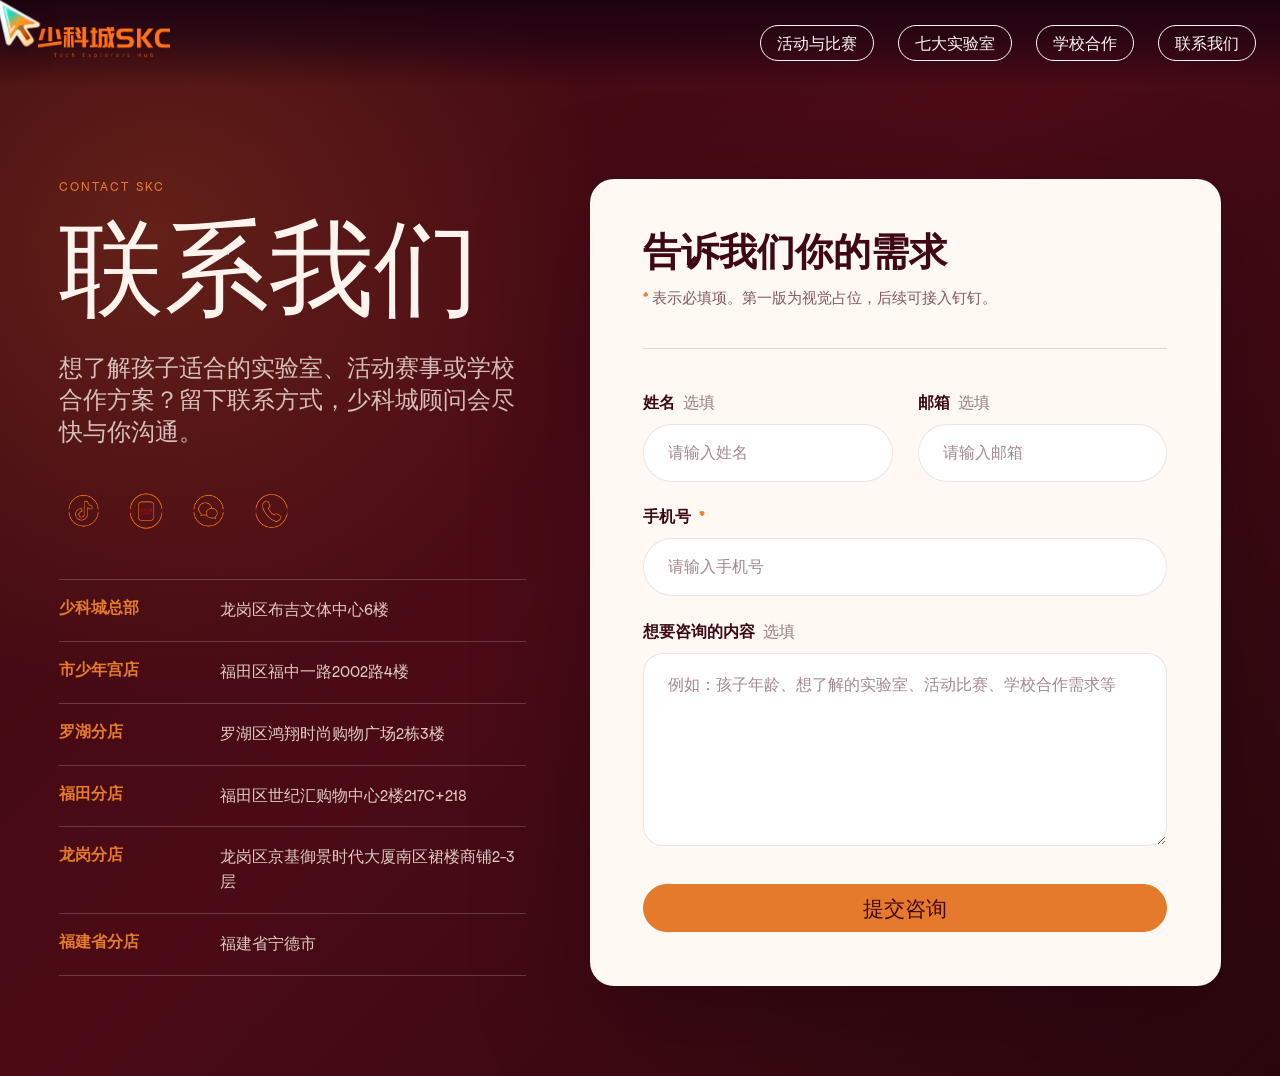
==== commit 3e69eded: "Fix lab spacing and gallery release" ====
--- a/about.html
+++ b/about.html
@@ -93,7 +93,7 @@
                 <textarea name="message" rows="7" placeholder="例如：孩子年龄、想了解的实验室、活动比赛、学校合作需求等"></textarea>
               </label>
             </div>
-            <p class="skc-form-note" data-contact-status aria-live="polite">提交后将显示占位提示，暂不连接后台。</p>
+            <p class="skc-form-note" data-contact-status aria-live="polite"></p>
             <button class="button button--background skc-contact-submit" type="submit"><span class="button__text">提交咨询</span></button>
           </form>
         </section>
--- a/assets/css/skc-overrides.css
+++ b/assets/css/skc-overrides.css
@@ -1421,11 +1421,11 @@
 
 /* skc-react-lab-cube-host-20260718 */
 .skc-lab-cube--react {
-  padding: 0 !important;
+  padding: 0 0 clamp(110px, 12vh, 190px) !important;
   margin: 0 !important;
   background: transparent !important;
   color: inherit;
-  min-height: auto !important;
+  min-height: max(980px, 112vh) !important;
   overflow: visible;
 }
 
@@ -1437,6 +1437,7 @@
 .skc-lab-cube--react #skc-react-lab-cube-root {
   display: block;
   width: 100%;
+  min-height: inherit;
 }
 
 /* skc-global-cursor-trail-20260718 */
--- a/assets/css/skc-contact.css
+++ b/assets/css/skc-contact.css
@@ -292,15 +292,28 @@
   color: rgba(62, 9, 17, .62);
 }
 
+.skc-form-note:empty {
+  display: none;
+}
+
 .skc-contact-submit {
   margin-top: clamp(24px, 3vw, 44px);
   border-color: var(--contact-accent) !important;
   background: var(--contact-accent) !important;
   color: #3e0911 !important;
+  display: inline-flex !important;
+  align-items: center !important;
+  justify-content: center !important;
+  text-align: center !important;
 }
 
 .skc-contact-submit .button__text {
   color: #3e0911 !important;
+  display: inline-flex;
+  align-items: center;
+  justify-content: center;
+  width: 100%;
+  text-align: center;
 }
 
 .skc-contact-submit:active {
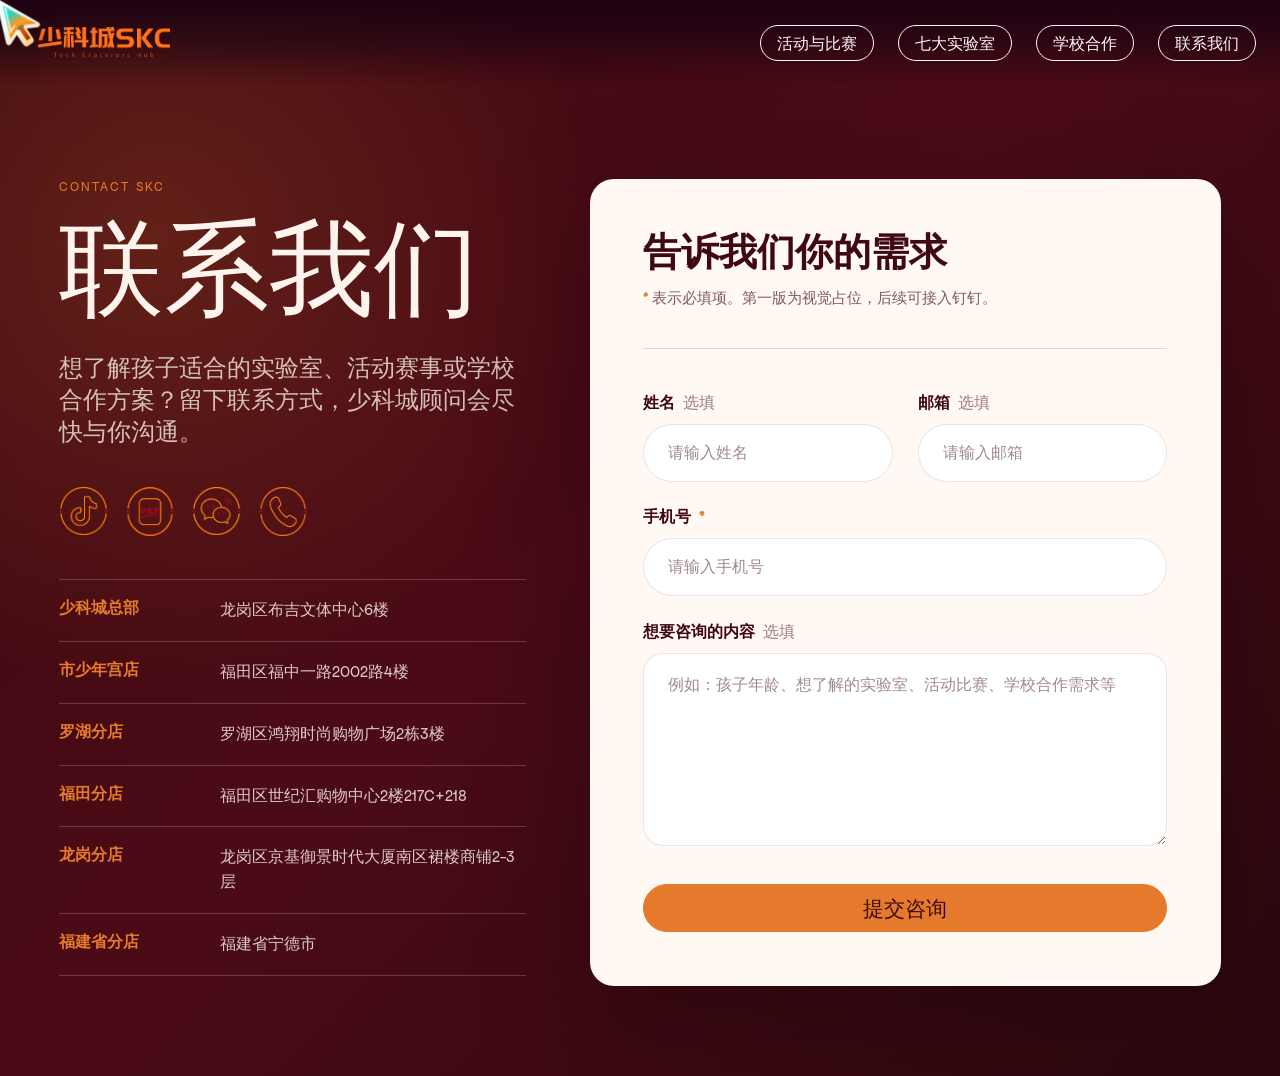
==== commit e8040562: "Update SKC static site" ====
--- a/about.html
+++ b/about.html
@@ -5,8 +5,8 @@
   <meta name="viewport" content="width=device-width, initial-scale=1">
   <title>联系我们 - 少科城SKC</title>
   <link rel="stylesheet" href="wp-content/themes/broed/assets/main.css">
-  <link rel="stylesheet" href="assets/css/skc-overrides.css?v=20260723-scroll-footer-final-1">
-  <link rel="stylesheet" href="assets/css/skc-contact.css?v=contact-social-icons-addresses-20260723-2">
+  <link rel="stylesheet" href="assets/css/skc-overrides.css?v=20260729-mobile-events-menu-1">
+  <link rel="stylesheet" href="assets/css/skc-contact.css?v=20260728-responsive-final-1">
 </head>
 <body class="page wp-theme-broed skc-contact-page">
   <header class="header">
@@ -33,7 +33,7 @@
           <h1 class="druk caps js-line-split-st">联系我们</h1>
           <p class="skc-contact-lead value-serif">想了解孩子适合的实验室、活动赛事或学校合作方案？留下联系方式，少科城顾问会尽快与你沟通。</p>
 
-          <div class="skc-contact-social" aria-label="社交媒体和电话">
+          <div class="skc-contact-social" aria-label="关注少科城">
             <a href="https://www.douyin.com/user/MS4wLjABAAAAGWfiB60nVIQFbsUqtux2q3cs2xWfgdi76LtvRcpfYMFD9UW_tpyhJWzi20uoCTcE?from_tab_name=main" target="_blank" rel="noopener" aria-label="抖音"><img src="assets/skc/social-icons/douyin.png" alt=""></a>
             <a href="https://www.xiaohongshu.com/user/profile/63d9d6860000000027029035?xsec_token=ABFRNiBrxH1arr4BXJJlc8cRs336c12gG-v9EobyZbe0M%3D&amp;xsec_source=pc_search" target="_blank" rel="noopener" aria-label="小红书"><img src="assets/skc/social-icons/xiaohongshu.png" alt=""></a>
             <a href="#" aria-label="微信公众号占位"><img src="assets/skc/social-icons/wechat.png" alt=""></a>
@@ -41,7 +41,7 @@
           </div>
 
           <div class="skc-campus-list" aria-label="少科城校区地址">
-            <article class="skc-campus-card">
+                        <article class="skc-campus-card">
               <span>少科城总部</span>
               <p>龙岗区布吉文体中心6楼</p>
             </article>
@@ -93,7 +93,6 @@
                 <textarea name="message" rows="7" placeholder="例如：孩子年龄、想了解的实验室、活动比赛、学校合作需求等"></textarea>
               </label>
             </div>
-            <p class="skc-form-note" data-contact-status aria-live="polite"></p>
             <button class="button button--background skc-contact-submit" type="submit"><span class="button__text">提交咨询</span></button>
           </form>
         </section>
@@ -105,5 +104,6 @@
   <script src="assets/js/vendor/gsap.min.js"></script>
   <script src="assets/js/skc-cursor-trail.js?v=contact-cursor-20260720"></script>
   <script src="assets/js/skc-contact-form.js?v=contact-20260720-1"></script>
+  <script src="assets/js/skc-mobile.js?v=20260729-mobile-events-menu-1"></script>
 </body>
 </html>
--- a/assets/css/skc-overrides.css
+++ b/assets/css/skc-overrides.css
@@ -1421,11 +1421,11 @@
 
 /* skc-react-lab-cube-host-20260718 */
 .skc-lab-cube--react {
-  padding: 0 0 clamp(110px, 12vh, 190px) !important;
+  padding: 0 !important;
   margin: 0 !important;
   background: transparent !important;
   color: inherit;
-  min-height: max(980px, 112vh) !important;
+  min-height: auto !important;
   overflow: visible;
 }
 
@@ -1437,7 +1437,6 @@
 .skc-lab-cube--react #skc-react-lab-cube-root {
   display: block;
   width: 100%;
-  min-height: inherit;
 }
 
 /* skc-global-cursor-trail-20260718 */
@@ -2500,3 +2499,1020 @@
     white-space: normal !important;
   }
 }
+
+/* === SKC responsive polish 20260728 final === */
+@media (min-width: 768px) {
+  .skc-react-cube-app {
+    min-height: calc(100vh + 72px) !important;
+    height: auto !important;
+    padding-bottom: 72px !important;
+    background: #E57A2C !important;
+  }
+
+  .skc-orbit-showcase__content {
+    left: 50% !important;
+    top: 55% !important;
+    right: auto !important;
+    bottom: auto !important;
+    width: min(82vw, 1320px) !important;
+    max-width: none !important;
+    transform: translate(-50%, -50%) !important;
+    text-align: center !important;
+    z-index: 4 !important;
+  }
+
+  .skc-orbit-showcase__title {
+    max-width: 100% !important;
+    margin-left: auto !important;
+    margin-right: auto !important;
+    font-size: clamp(58px, 5.4vw, 104px) !important;
+    line-height: 0.98 !important;
+    white-space: nowrap !important;
+  }
+
+  .skc-orbit-showcase__copy {
+    max-width: 720px !important;
+    margin: 14px auto 0 !important;
+    line-height: 1.15 !important;
+  }
+
+  .skc-orbit-showcase__stats {
+    display: flex !important;
+    justify-content: center !important;
+    gap: clamp(72px, 9vw, 150px) !important;
+    margin-top: 52px !important;
+  }
+
+  .skc-orbit-showcase__stats li {
+    min-width: 0 !important;
+    padding: 0 !important;
+    border: 0 !important;
+    background: transparent !important;
+    box-shadow: none !important;
+  }
+
+  .skc-orbit-card {
+    width: clamp(132px, 8.4vw, 176px) !important;
+    height: clamp(100px, 6.6vw, 136px) !important;
+    margin: 0 !important;
+  }
+
+  .skc-final-footer__button {
+    position: relative;
+    z-index: 3;
+    margin-top: clamp(28px, 3.5vw, 48px) !important;
+  }
+}
+
+.skc-final-footer__socials,
+.skc-final-footer__bar-socials,
+.skc-contact-social {
+  gap: 18px !important;
+}
+
+.skc-final-footer__socials a,
+.skc-final-footer__bar-socials a,
+.skc-contact-social a,
+.skc-mobile-menu-socials a {
+  display: inline-flex !important;
+  align-items: center !important;
+  justify-content: center !important;
+  border: 0 !important;
+  background: transparent !important;
+  box-shadow: none !important;
+  padding: 0 !important;
+}
+
+.skc-final-footer__socials img,
+.skc-final-footer__bar-socials img,
+.skc-contact-social img,
+.skc-mobile-menu-socials img {
+  display: block !important;
+  width: 46px !important;
+  height: 46px !important;
+  object-fit: contain !important;
+}
+
+.skc-lab-mobile-cards {
+  display: none;
+}
+
+@media (max-width: 767px) {
+  html,
+  body {
+    overflow-x: hidden !important;
+  }
+
+  .homepage-header {
+    min-height: 100svh !important;
+    height: 100svh !important;
+    background-image: url("../skc/images/新版竖版.png") !important;
+    background-size: cover !important;
+    background-position: center top !important;
+  }
+
+  .homepage-header::after,
+  .homepage-header__canvas,
+  .homepage-header__bar,
+  .homepage-header__titles,
+  .homepage-header .background-texts {
+    display: none !important;
+  }
+
+  .header__nav--large {
+    background: linear-gradient(180deg, #6d1d17 0%, #3E0911 100%) !important;
+    color: #fff !important;
+    padding: 34px 28px !important;
+  }
+
+  .header__nav--large > .slogan-row {
+    display: flex !important;
+    padding: 0 0 28px !important;
+    border-bottom: 1px solid rgba(255, 255, 255, 0.18) !important;
+  }
+
+  .header__nav--large > .slogan-row .vertical,
+  .header__nav--large > .slogan-row .horizontal,
+  .header__nav--large > .slogan-row__slogan,
+  .header__nav--large > .slogan-row__date {
+    display: none !important;
+  }
+
+  .header__nav--large .header__list {
+    display: flex !important;
+    flex-direction: column !important;
+    align-items: flex-start !important;
+    gap: 20px !important;
+    margin-top: 22vh !important;
+  }
+
+  .header__nav--large .header__item {
+    display: block !important;
+  }
+
+  .header__nav--large .header__item:has(.skc-mobile-menu-socials) {
+    margin-top: auto !important;
+    width: 100% !important;
+  }
+
+  .header__nav--large .header__link {
+    color: #fff !important;
+    border: 0 !important;
+    background: transparent !important;
+    box-shadow: none !important;
+    padding: 0 !important;
+    font-size: clamp(30px, 10vw, 46px) !important;
+    line-height: 1.08 !important;
+  }
+
+  .header__nav--large .header__link::before,
+  .header__nav--large .header__link::after {
+    display: none !important;
+  }
+
+  .header__nav--large .header__item:nth-of-type(4) {
+    display: none !important;
+  }
+
+  .skc-mobile-menu-socials {
+    display: flex !important;
+    gap: 28px !important;
+    justify-content: center !important;
+    width: 100% !important;
+    padding-top: 26px !important;
+    border-top: 1px solid rgba(255, 255, 255, 0.18) !important;
+  }
+
+  .skc-mobile-menu-socials img {
+    width: 58px !important;
+    height: 58px !important;
+  }
+
+  .skc-lab-cube--react {
+    min-height: auto !important;
+    padding: 66px 0 58px !important;
+    background: #E57A2C !important;
+    overflow: hidden !important;
+  }
+
+  .skc-react-cube-app {
+    display: none !important;
+  }
+
+  .skc-lab-mobile-cards {
+    display: flex !important;
+    gap: 16px !important;
+    overflow-x: auto !important;
+    overflow-y: hidden !important;
+    padding: 0 22px 10px !important;
+    scroll-snap-type: x mandatory;
+    -webkit-overflow-scrolling: touch;
+  }
+
+  .skc-lab-mobile-card {
+    position: relative;
+    flex: 0 0 76vw;
+    min-height: 52vw;
+    border-radius: 18px;
+    overflow: hidden;
+    color: #fff;
+    text-decoration: none;
+    scroll-snap-align: center;
+    background: #250014;
+    box-shadow: 0 18px 38px rgba(37, 0, 20, 0.24);
+  }
+
+  .skc-lab-mobile-card img {
+    width: 100%;
+    height: 100%;
+    min-height: 52vw;
+    object-fit: cover;
+    opacity: 0.86;
+  }
+
+  .skc-lab-mobile-card span {
+    position: absolute;
+    left: 18px;
+    bottom: 18px;
+    font-size: 24px;
+    font-weight: 800;
+  }
+
+  .skc-orbit-showcase,
+  .skc-orbit-showcase__sticky,
+  .skc-orbit-showcase__stage {
+    position: relative !important;
+    height: auto !important;
+    min-height: 0 !important;
+    overflow: visible !important;
+  }
+
+  .skc-orbit-showcase {
+    padding: 84px 0 70px !important;
+    background: #fbf7f0 !important;
+    color: #250014 !important;
+  }
+
+  .skc-orbit-showcase__stage {
+    display: flex !important;
+    flex-direction: column !important;
+    gap: 26px !important;
+  }
+
+  .skc-orbit-showcase__content {
+    position: relative !important;
+    inset: auto !important;
+    order: 1 !important;
+    width: auto !important;
+    max-width: none !important;
+    padding: 0 24px !important;
+    transform: none !important;
+    text-align: left !important;
+    z-index: 2 !important;
+  }
+
+  .skc-orbit-showcase__eyebrow {
+    color: #E57A2C !important;
+    font-size: 14px !important;
+    letter-spacing: .12em !important;
+  }
+
+  .skc-orbit-showcase__title {
+    margin: 8px 0 12px !important;
+    font-size: clamp(36px, 10vw, 48px) !important;
+    line-height: 1.08 !important;
+    white-space: normal !important;
+  }
+
+  .skc-orbit-showcase__copy {
+    max-width: 100% !important;
+    font-size: 17px !important;
+    line-height: 1.25 !important;
+  }
+
+  .skc-orbit-showcase__stats {
+    display: grid !important;
+    grid-template-columns: repeat(3, minmax(0, 1fr)) !important;
+    gap: 14px !important;
+    margin-top: 26px !important;
+    padding: 0 !important;
+  }
+
+  .skc-orbit-showcase__stats li {
+    min-width: 0 !important;
+    padding: 0 !important;
+    border: 0 !important;
+    background: transparent !important;
+    box-shadow: none !important;
+  }
+
+  .skc-orbit-showcase__stats strong {
+    color: #E57A2C !important;
+    font-size: clamp(40px, 13vw, 56px) !important;
+    line-height: .9 !important;
+  }
+
+  .skc-orbit-showcase__stats span {
+    color: #250014 !important;
+    font-size: 12px !important;
+    line-height: 1.15 !important;
+  }
+
+  .skc-orbit-showcase__arc {
+    position: relative !important;
+    display: flex !important;
+    order: 2 !important;
+    gap: 14px !important;
+    width: 100% !important;
+    height: auto !important;
+    min-height: 0 !important;
+    padding: 0 24px 10px !important;
+    overflow-x: auto !important;
+    overflow-y: hidden !important;
+    transform: none !important;
+    scroll-snap-type: x mandatory;
+    -webkit-overflow-scrolling: touch;
+  }
+
+  .skc-orbit-card {
+    position: relative !important;
+    inset: auto !important;
+    flex: 0 0 76vw !important;
+    width: 76vw !important;
+    height: 52vw !important;
+    max-height: 260px !important;
+    opacity: 1 !important;
+    visibility: visible !important;
+    transform: none !important;
+    scroll-snap-align: center;
+  }
+
+  .skc-orbit-card img {
+    width: 100% !important;
+    height: 100% !important;
+    border-radius: 16px !important;
+    object-fit: cover !important;
+  }
+
+  .skc-final-footer {
+    min-height: auto !important;
+    padding: 86px 22px 42px !important;
+  }
+
+  .skc-final-footer__background {
+    display: none !important;
+  }
+
+  .skc-final-footer__hero {
+    min-height: auto !important;
+    padding: 0 !important;
+  }
+
+  .skc-final-footer__cta h2 {
+    font-size: clamp(44px, 13vw, 64px) !important;
+    line-height: 1.12 !important;
+    letter-spacing: 0 !important;
+  }
+
+  .skc-final-footer__cta p {
+    max-width: 100% !important;
+    margin-top: 24px !important;
+    font-size: 16px !important;
+    line-height: 1.55 !important;
+  }
+
+  .skc-final-footer__button {
+    margin-top: 34px !important;
+  }
+
+  .skc-final-footer__info {
+    display: block !important;
+    margin-top: 56px !important;
+  }
+
+  .skc-final-footer__column {
+    margin-bottom: 30px !important;
+  }
+
+  .skc-final-footer__bar {
+    flex-direction: column !important;
+    gap: 20px !important;
+    margin-top: 34px !important;
+    padding: 28px 18px !important;
+    border-radius: 28px !important;
+  }
+}
+/* === end SKC responsive polish 20260728 final === */
+
+/* === confirmed mobile recovery 20260729 === */
+.skc-entry-animation__mobile-steps,
+.skc-lab-mobile-title,
+.skc-mobile-menu,
+.skc-mobile-events,
+.skc-mobile-menu-trigger {
+  display: none;
+}
+
+@media (max-width: 767px) {
+  .skc-entry-animation--mobile {
+    position: fixed;
+    inset: 0;
+    z-index: 2147483500;
+    display: grid;
+    place-items: center;
+    width: 100%;
+    height: 100dvh;
+    background: #3E0911;
+    opacity: 1;
+    transition: opacity .5s ease, visibility .5s ease;
+  }
+
+  .skc-entry-animation--mobile.is-done {
+    opacity: 0;
+    visibility: hidden;
+    pointer-events: none;
+  }
+
+  .skc-entry-animation--mobile .skc-entry-animation__stage {
+    display: none !important;
+  }
+
+  .skc-entry-animation__mobile-steps {
+    display: grid;
+    place-items: center;
+    width: 100%;
+  }
+
+  .skc-entry-animation__mobile-steps [data-skc-entry-step] {
+    grid-area: 1 / 1;
+    color: #E57A2C;
+    font-family: OPPOSans, "OPPO Sans", "Microsoft YaHei", sans-serif;
+    font-size: clamp(54px, 19vw, 92px);
+    font-weight: 800;
+    line-height: 1;
+    opacity: 0;
+    transform: translateY(18px);
+    transition: opacity .22s ease, transform .22s ease;
+  }
+
+  .skc-entry-animation__mobile-steps [data-skc-entry-step].is-active {
+    opacity: 1;
+    transform: translateY(0);
+  }
+
+  .skc-entry-animation__mobile-logo img {
+    display: block;
+    width: min(62vw, 250px);
+    height: auto;
+  }
+
+  .skc-lab-mobile-title {
+    display: block;
+    margin: 0;
+    padding: 0 22px 28px;
+    color: #250014;
+    font-size: clamp(36px, 10vw, 48px);
+    font-weight: 800;
+    line-height: 1.08;
+  }
+
+  .skc-mobile-menu {
+    position: fixed;
+    inset: 0;
+    z-index: 2147483000;
+    display: block;
+    overflow-y: auto;
+    color: #fff;
+    background: #3E0911;
+    visibility: hidden;
+    opacity: 0;
+    transform: translateY(-100%);
+    transition: transform .42s cubic-bezier(.22, 1, .36, 1), opacity .28s ease, visibility .42s;
+  }
+
+  .skc-mobile-menu.is-open {
+    visibility: visible;
+    opacity: 1;
+    transform: translateY(0);
+  }
+
+  body.skc-mobile-menu-open {
+    overflow: hidden !important;
+  }
+
+  .skc-mobile-menu__panel {
+    min-height: 100dvh;
+    display: flex;
+    flex-direction: column;
+    padding: 28px 26px 34px;
+  }
+
+  .skc-mobile-menu__brand {
+    display: flex;
+    align-items: center;
+    justify-content: space-between;
+    padding-bottom: 24px;
+    border-bottom: 1px solid rgba(229, 122, 44, .4);
+  }
+
+  .skc-mobile-menu__brand-link img {
+    display: block;
+    width: 148px;
+    height: auto;
+  }
+
+  .skc-mobile-menu__close {
+    width: 48px;
+    height: 48px;
+    padding: 0;
+    border: 1px solid rgba(255, 255, 255, .45);
+    border-radius: 50%;
+    color: #fff;
+    background: transparent;
+    font-size: 36px;
+    line-height: 1;
+  }
+
+  .skc-mobile-menu__links {
+    display: flex;
+    flex-direction: column;
+    gap: 24px;
+    margin: auto 0;
+    padding: 58px 8px;
+  }
+
+  .skc-mobile-menu__link {
+    color: #fff;
+    text-decoration: none;
+    font-size: clamp(34px, 10vw, 48px);
+    font-weight: 700;
+    line-height: 1.08;
+  }
+
+  .skc-mobile-menu__socials {
+    display: flex;
+    justify-content: center;
+    gap: 28px;
+    padding-top: 26px;
+    border-top: 1px solid rgba(255, 255, 255, .18);
+  }
+
+  .skc-mobile-menu__social {
+    position: relative;
+    display: grid;
+    place-items: center;
+    width: 64px;
+    height: 64px;
+    color: #fff;
+    text-decoration: none;
+  }
+
+  .skc-mobile-menu__social img {
+    width: 58px;
+    height: 58px;
+    object-fit: contain;
+  }
+
+  .skc-mobile-menu__social span {
+    position: absolute;
+    opacity: 0;
+    pointer-events: none;
+  }
+
+  .skc-mobile-menu-trigger {
+    display: flex !important;
+    align-items: center;
+    justify-content: center;
+    width: 48px;
+    height: 48px;
+    padding: 0;
+    border: 0;
+    color: #fff;
+    background: transparent;
+  }
+
+  .skc-mobile-menu-trigger .hamburger {
+    display: flex;
+    flex-direction: column;
+    gap: 6px;
+    width: 30px;
+  }
+
+  .skc-mobile-menu-trigger .hamburger span {
+    display: block;
+    width: 100%;
+    height: 2px;
+    background: currentColor;
+  }
+
+  .skc-mobile-events {
+    display: block;
+    overflow: hidden;
+    padding: 64px 0 58px;
+    background: #fffaf5;
+  }
+
+  .skc-mobile-events__title {
+    margin: 0;
+    padding: 0 22px 28px;
+    color: #250014;
+    font-size: clamp(36px, 10vw, 48px);
+    font-weight: 800;
+    line-height: 1.08;
+  }
+
+  .skc-mobile-events__track {
+    display: flex;
+    gap: 16px;
+    overflow-x: auto;
+    overflow-y: hidden;
+    padding: 0 22px 10px;
+    scroll-snap-type: x mandatory;
+    scrollbar-width: none;
+    -webkit-overflow-scrolling: touch;
+  }
+
+  .skc-mobile-events__track::-webkit-scrollbar {
+    display: none;
+  }
+
+  .skc-mobile-events__card {
+    position: relative;
+    flex: 0 0 76vw;
+    height: 58vw;
+    max-height: 290px;
+    overflow: hidden;
+    border-radius: 16px;
+    color: #fff;
+    background: #3E0911;
+    text-decoration: none;
+    scroll-snap-align: center;
+  }
+
+  .skc-mobile-events__card::after {
+    content: "";
+    position: absolute;
+    inset: 0;
+    background: linear-gradient(180deg, transparent 38%, rgba(37, 0, 20, .86) 100%);
+  }
+
+  .skc-mobile-events__card img {
+    display: block;
+    width: 100%;
+    height: 100%;
+    object-fit: cover;
+  }
+
+  .skc-mobile-events__content {
+    position: absolute;
+    right: 18px;
+    bottom: 16px;
+    left: 18px;
+    z-index: 1;
+    display: flex;
+    flex-direction: column;
+    gap: 5px;
+  }
+
+  .skc-mobile-events__content small {
+    color: #E57A2C;
+    font-size: 13px;
+    font-weight: 700;
+  }
+
+  .skc-mobile-events__content strong {
+    color: #fff;
+    font-size: 22px;
+    line-height: 1.15;
+  }
+}
+/* === end confirmed mobile recovery 20260729 === */
+
+/* === SKC orbit layout repair 20260729 === */
+@media (min-width: 768px) {
+  .skc-orbit-showcase__content {
+    position: absolute !important;
+    left: 50% !important;
+    top: 55% !important;
+    right: auto !important;
+    bottom: auto !important;
+    width: min(82vw, 1320px) !important;
+    max-width: none !important;
+    margin: 0 !important;
+    transform: translate(-50%, -50%) !important;
+    text-align: center !important;
+    z-index: 4 !important;
+  }
+}
+
+@media (max-width: 767px) {
+  .skc-orbit-showcase,
+  .skc-orbit-showcase__sticky,
+  .skc-orbit-showcase__stage {
+    position: relative !important;
+    height: auto !important;
+    min-height: 0 !important;
+    overflow: visible !important;
+  }
+
+  .skc-orbit-showcase {
+    padding: 64px 0 56px !important;
+    background: #fbf7f0 !important;
+    color: #250014 !important;
+  }
+
+  .skc-orbit-showcase__sticky {
+    display: block !important;
+  }
+
+  .skc-orbit-showcase__stage {
+    display: flex !important;
+    flex-direction: column !important;
+    gap: 24px !important;
+  }
+
+  .skc-orbit-showcase__content {
+    display: block !important;
+    position: relative !important;
+    inset: auto !important;
+    order: 1 !important;
+    width: 100% !important;
+    max-width: none !important;
+    margin: 0 !important;
+    padding: 0 20px !important;
+    opacity: 1 !important;
+    visibility: visible !important;
+    transform: none !important;
+    text-align: center !important;
+    z-index: 2 !important;
+  }
+
+  .skc-orbit-showcase__eyebrow,
+  .skc-orbit-showcase__title,
+  .skc-orbit-showcase__copy {
+    opacity: 1 !important;
+    visibility: visible !important;
+    text-align: center !important;
+  }
+
+  .skc-orbit-showcase__title {
+    margin: 8px auto 12px !important;
+  }
+
+  .skc-orbit-showcase__copy {
+    margin-right: auto !important;
+    margin-left: auto !important;
+  }
+
+  .skc-orbit-showcase__stats {
+    display: grid !important;
+    grid-template-columns: repeat(3, minmax(0, 1fr)) !important;
+    gap: 10px !important;
+    width: 100% !important;
+    margin: 26px 0 0 !important;
+    padding: 0 !important;
+    opacity: 1 !important;
+    visibility: visible !important;
+  }
+
+  .skc-orbit-showcase__arc {
+    position: relative !important;
+    inset: auto !important;
+    display: flex !important;
+    order: 2 !important;
+    gap: 14px !important;
+    width: 100% !important;
+    height: auto !important;
+    min-height: 0 !important;
+    margin: 0 !important;
+    padding: 0 20px 10px !important;
+    overflow-x: auto !important;
+    overflow-y: hidden !important;
+    opacity: 1 !important;
+    visibility: visible !important;
+    transform: none !important;
+    scroll-snap-type: x mandatory;
+    -webkit-overflow-scrolling: touch;
+  }
+
+  .skc-orbit-card {
+    position: relative !important;
+    inset: auto !important;
+    flex: 0 0 76vw !important;
+    width: 76vw !important;
+    height: 52vw !important;
+    max-height: 260px !important;
+    opacity: 1 !important;
+    visibility: visible !important;
+    transform: none !important;
+    scroll-snap-align: center;
+  }
+}
+/* === end SKC orbit layout repair 20260729 === */
+
+/* === SKC home spacing and orbit alignment 20260729 === */
+@media (min-width: 768px) {
+  body.home .skc-orbit-showcase__content {
+    left: 0 !important;
+    right: 0 !important;
+    top: 55% !important;
+    width: min(82vw, 1320px) !important;
+    max-width: none !important;
+    margin-right: auto !important;
+    margin-left: auto !important;
+    transform: translateY(-50%) !important;
+    text-align: center !important;
+  }
+}
+
+@media (max-width: 767px) {
+  body.home .skc-mobile-events {
+    min-height: 0 !important;
+    margin: 0 !important;
+    padding-top: 46px !important;
+    padding-bottom: 42px !important;
+  }
+
+  body.home .skc-mobile-events__title {
+    padding-bottom: 22px !important;
+  }
+
+  body.home .skc-mobile-events__track {
+    margin: 0 !important;
+    padding-bottom: 4px !important;
+  }
+
+  body.home .skc-orbit-showcase {
+    min-height: 0 !important;
+    margin: 0 !important;
+    padding-top: 48px !important;
+    padding-bottom: 42px !important;
+  }
+
+  body.home .skc-orbit-showcase__sticky,
+  body.home .skc-orbit-showcase__stage {
+    min-height: 0 !important;
+    margin: 0 !important;
+    padding-top: 0 !important;
+    padding-bottom: 0 !important;
+  }
+
+  body.home .skc-orbit-showcase__stage {
+    gap: 26px !important;
+  }
+
+  body.home .skc-orbit-showcase__content {
+    width: 100% !important;
+    max-width: none !important;
+    margin: 0 !important;
+    padding: 0 20px !important;
+    transform: none !important;
+    text-align: center !important;
+  }
+
+  body.home .skc-orbit-showcase__eyebrow {
+    margin: 0 0 8px !important;
+    font-size: 12px !important;
+    line-height: 1.2 !important;
+    letter-spacing: .12em !important;
+  }
+
+  body.home .skc-orbit-showcase__title {
+    width: 100% !important;
+    margin: 0 auto 12px !important;
+    font-size: clamp(34px, 9.4vw, 44px) !important;
+    line-height: 1.04 !important;
+    white-space: normal !important;
+    text-align: center !important;
+  }
+
+  body.home .skc-orbit-showcase__copy {
+    width: min(100%, 360px) !important;
+    margin: 0 auto !important;
+    font-size: 15px !important;
+    line-height: 1.28 !important;
+    text-align: center !important;
+  }
+
+  body.home .skc-orbit-showcase__stats {
+    width: 100% !important;
+    margin: 24px 0 0 !important;
+    gap: 10px !important;
+  }
+
+  body.home .skc-orbit-showcase__stats li {
+    min-width: 0 !important;
+    min-height: 0 !important;
+    padding: 0 !important;
+    border: 0 !important;
+    background: transparent !important;
+    box-shadow: none !important;
+  }
+
+  body.home .skc-orbit-showcase__stats strong {
+    font-size: clamp(38px, 12vw, 52px) !important;
+    line-height: .95 !important;
+  }
+
+  body.home .skc-orbit-showcase__stats span {
+    font-size: 11px !important;
+    line-height: 1.2 !important;
+  }
+
+  body.home .skc-orbit-showcase__arc {
+    margin: 0 !important;
+    padding-bottom: 4px !important;
+  }
+}
+/* === end SKC home spacing and orbit alignment 20260729 === */
+
+/* === SKC home events position and mobile merge 20260730 === */
+@media (min-width: 768px) {
+  body.home .skc-orbit-showcase__content {
+    position: absolute !important;
+    left: 50% !important;
+    right: auto !important;
+    top: auto !important;
+    bottom: clamp(34px, 7vh, 76px) !important;
+    width: min(82vw, 1320px) !important;
+    max-width: none !important;
+    margin: 0 !important;
+    transform: translateX(-50%) !important;
+    text-align: center !important;
+    z-index: 4 !important;
+  }
+}
+
+@media (max-width: 767px) {
+  body.home .skc-mobile-events {
+    display: none !important;
+  }
+
+  body.home .skc-orbit-showcase {
+    padding-top: 54px !important;
+    padding-bottom: 46px !important;
+    background: #fffaf5 !important;
+  }
+
+  body.home .skc-orbit-showcase__stage {
+    display: flex !important;
+    flex-direction: column !important;
+    gap: 28px !important;
+  }
+
+  body.home .skc-orbit-showcase__content {
+    order: 1 !important;
+    padding: 0 22px !important;
+  }
+
+  body.home .skc-orbit-showcase__arc {
+    position: relative !important;
+    inset: auto !important;
+    display: flex !important;
+    order: 2 !important;
+    gap: 16px !important;
+    width: 100% !important;
+    height: auto !important;
+    min-height: 0 !important;
+    margin: 0 !important;
+    padding: 0 22px 4px !important;
+    overflow-x: auto !important;
+    overflow-y: hidden !important;
+    opacity: 1 !important;
+    visibility: visible !important;
+    transform: none !important;
+    scroll-snap-type: x mandatory !important;
+    scrollbar-width: none !important;
+    -webkit-overflow-scrolling: touch;
+    pointer-events: auto !important;
+  }
+
+  body.home .skc-orbit-showcase__arc::-webkit-scrollbar {
+    display: none !important;
+  }
+
+  body.home .skc-orbit-card {
+    position: relative !important;
+    left: auto !important;
+    top: auto !important;
+    flex: 0 0 76vw !important;
+    width: 76vw !important;
+    height: 58vw !important;
+    max-height: 290px !important;
+    aspect-ratio: auto !important;
+    margin: 0 !important;
+    border-radius: 16px !important;
+    opacity: 1 !important;
+    visibility: visible !important;
+    transform: none !important;
+    scroll-snap-align: center !important;
+    box-shadow: none !important;
+  }
+
+  body.home .skc-orbit-card img {
+    width: 100% !important;
+    height: 100% !important;
+    object-fit: cover !important;
+  }
+}
+/* === end SKC home events position and mobile merge 20260730 === */
--- a/assets/css/skc-contact.css
+++ b/assets/css/skc-contact.css
@@ -292,28 +292,15 @@
   color: rgba(62, 9, 17, .62);
 }
 
-.skc-form-note:empty {
-  display: none;
-}
-
 .skc-contact-submit {
   margin-top: clamp(24px, 3vw, 44px);
   border-color: var(--contact-accent) !important;
   background: var(--contact-accent) !important;
   color: #3e0911 !important;
-  display: inline-flex !important;
-  align-items: center !important;
-  justify-content: center !important;
-  text-align: center !important;
 }
 
 .skc-contact-submit .button__text {
   color: #3e0911 !important;
-  display: inline-flex;
-  align-items: center;
-  justify-content: center;
-  width: 100%;
-  text-align: center;
 }
 
 .skc-contact-submit:active {
@@ -412,3 +399,56 @@
   background: transparent !important;
   box-shadow: none !important;
 }
+
+/* === SKC contact responsive polish 20260728 final === */
+.skc-contact-submit {
+  display: inline-flex !important;
+  align-items: center !important;
+  justify-content: center !important;
+  text-align: center !important;
+}
+
+.skc-contact-submit .button__text {
+  width: 100%;
+  text-align: center;
+}
+
+.skc-contact-social a {
+  border: 0 !important;
+  background: transparent !important;
+  box-shadow: none !important;
+  padding: 0 !important;
+}
+
+.skc-contact-social img {
+  display: block !important;
+  width: 46px !important;
+  height: 46px !important;
+  object-fit: contain !important;
+}
+
+@media (max-width: 767px) {
+  .skc-contact-hero__inner {
+    display: flex !important;
+    flex-direction: column !important;
+  }
+
+  .skc-contact-panel {
+    order: 1 !important;
+  }
+
+  .skc-contact-copy {
+    order: 2 !important;
+  }
+
+  .skc-contact-title,
+  .skc-contact-copy h1 {
+    font-size: clamp(58px, 16vw, 76px) !important;
+    line-height: 1.05 !important;
+  }
+
+  .skc-campus-list {
+    gap: 0 !important;
+  }
+}
+/* === end SKC contact responsive polish 20260728 final === */
